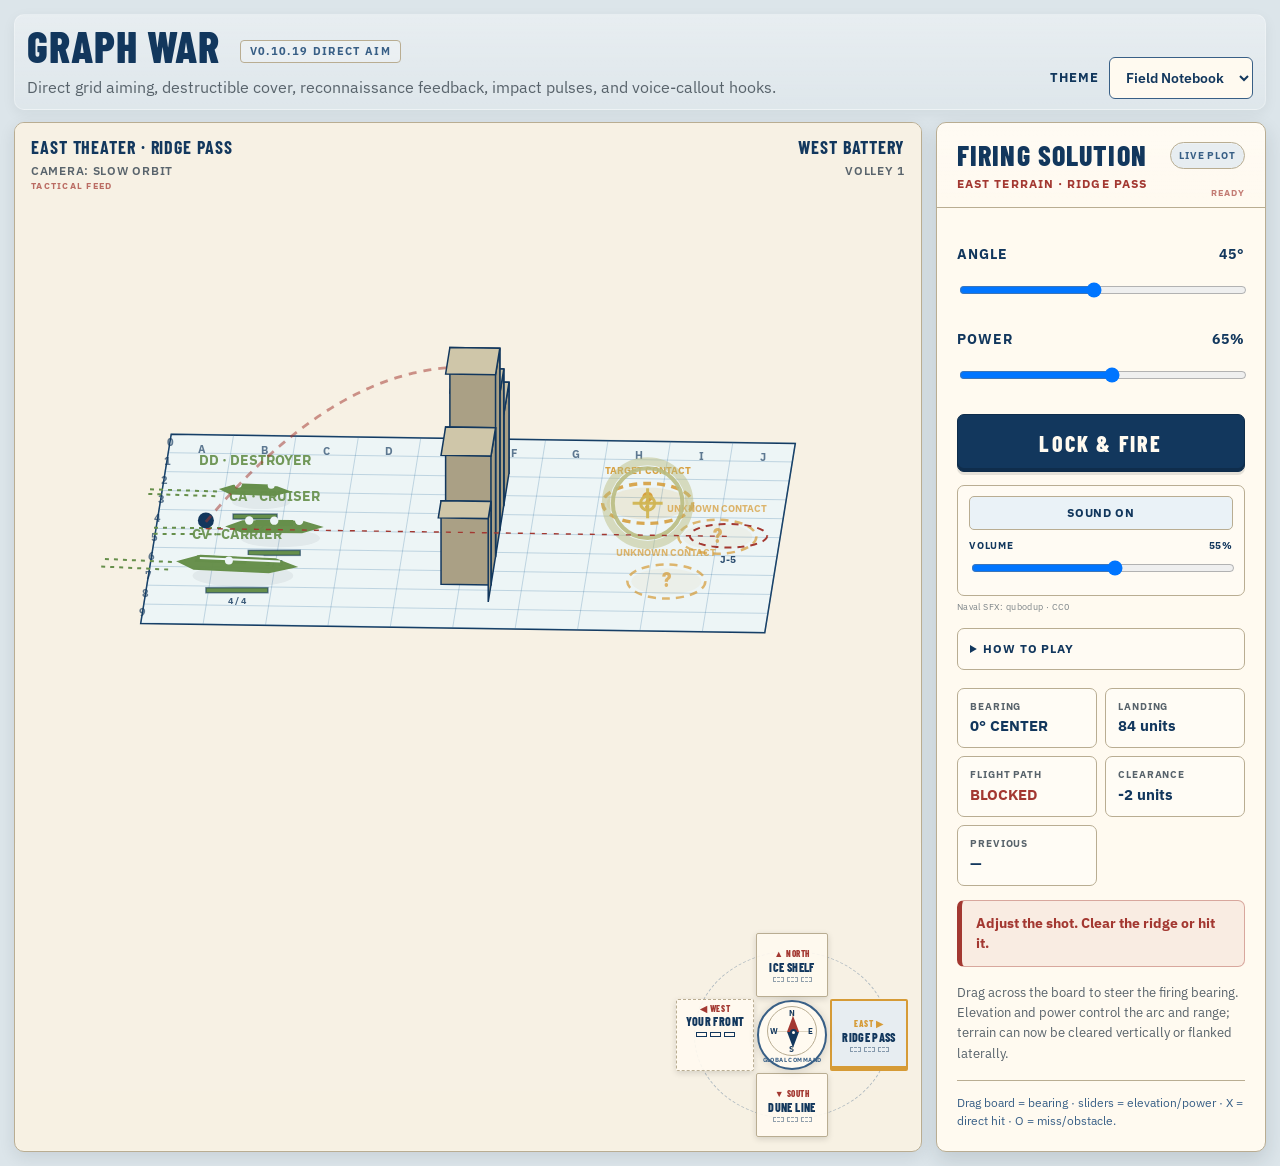
==== index.html @ 33de32d0 "Add direct grid aiming destructible cover and impact feedback" ====
<!doctype html>
<html lang="en">
<head>
<meta charset="utf-8">
<meta name="viewport" content="width=device-width,initial-scale=1,viewport-fit=cover">
<title>Graph War V0.10.19 — Direct Aim & Battlefield Feedback</title>
<style>
@import url('https://fonts.googleapis.com/css2?family=Barlow+Condensed:wght@600;700;800&family=IBM+Plex+Sans:wght@400;500;600;700&family=Oswald:wght@600;700&family=Rajdhani:wght@600;700&display=swap');
:root{
  --page:#dce5ea;--panel:#fffaf0;--paper:#f7f1e4;--ink:#12375d;--ink2:#385f86;
  --red:#a33831;--muted:#58636b;--line:#b9ad92;--button:#eaf2f7;--accent:#cf7f3b;--chip:#e7edf1;--display:"Barlow Condensed",Impact,sans-serif;--ui:"IBM Plex Sans",system-ui,sans-serif
}
*{box-sizing:border-box}
html,body{margin:0;min-height:100%;background:var(--page);color:#20313f;font-family:var(--ui);font-size:16px;line-height:1.5;-webkit-font-smoothing:antialiased;text-rendering:optimizeLegibility}
button,input,select{font:inherit}
main{max-width:1420px;margin:auto;padding:14px}
.top{display:flex;justify-content:space-between;gap:18px;align-items:flex-end;margin-bottom:12px;padding:10px 12px;border-radius:10px;background:linear-gradient(180deg,rgba(255,255,255,.34),rgba(255,255,255,.08));border:1px solid rgba(255,255,255,.28);box-shadow:0 4px 14px rgba(20,30,38,.06)}
h1{margin:0;color:var(--ink);font-family:var(--display);font-size:44px;line-height:.96;font-weight:800;letter-spacing:.02em;text-transform:uppercase}
.version{display:inline-block;margin-left:10px;padding:5px 9px;border:1px solid var(--line);border-radius:4px;font-family:var(--ui);font-size:11px;font-weight:700;letter-spacing:.12em;vertical-align:middle;color:var(--ink2);background:rgba(255,255,255,.24)}
.sub{margin-top:8px;color:var(--muted);font-size:16px;line-height:1.5;max-width:900px}
.theme{display:flex;align-items:center;gap:10px;color:var(--ink);font-weight:700;font-size:13px;text-transform:uppercase;letter-spacing:.08em}
.theme select{min-height:42px;padding:8px 12px;border:1.5px solid var(--ink2);border-radius:6px;background:var(--panel);color:var(--ink);font-size:14px;font-weight:600;text-transform:none;letter-spacing:0}
.layout{display:grid;grid-template-columns:minmax(0,1fr) 330px;gap:14px}
.stage{position:relative;min-height:720px;border:1px solid var(--line);border-radius:10px;overflow:hidden;background:var(--paper);box-shadow:0 5px 16px rgba(30,40,48,.10),inset 0 0 0 1px rgba(255,255,255,.12)}
#scene{display:block;width:100%;height:720px;cursor:crosshair;touch-action:pan-y}
.hud{position:absolute;inset:14px 16px auto 16px;display:flex;justify-content:space-between;gap:16px;pointer-events:none;color:var(--ink);font-family:var(--display);font-size:18px;line-height:1.15;font-weight:700;letter-spacing:.05em;text-transform:uppercase;text-shadow:0 1px 0 var(--paper)}
.hud span{display:inline-block;margin-top:4px;font-family:var(--ui);font-weight:600;color:var(--muted);font-size:12px;letter-spacing:.06em}
.callout{position:absolute;left:50%;top:14%;transform:translateX(-50%);font-family:var(--display);font-size:48px;line-height:1;font-weight:800;letter-spacing:.07em;text-transform:uppercase;color:var(--red);text-shadow:0 2px 0 var(--paper),0 0 18px rgba(163,56,49,.25);opacity:0;pointer-events:none}
.callout.show{animation:pop .9s ease-out}
@keyframes pop{0%{opacity:0;transform:translateX(-50%) scale(.8)}15%{opacity:1;transform:translateX(-50%) scale(1.08)}70%{opacity:1}100%{opacity:0}}
.panel{background:var(--panel);border:1px solid var(--line);border-radius:10px;padding:0;overflow:hidden;box-shadow:0 8px 20px rgba(30,40,48,.14),inset 0 0 0 1px rgba(255,255,255,.10)}
.panel h2{margin:0;color:var(--ink);font-family:var(--display);font-size:28px;line-height:1;font-weight:800;letter-spacing:.04em;text-transform:uppercase}
.kicker{margin:6px 0 0;color:var(--red);font-size:12px;font-weight:700;letter-spacing:.09em;text-transform:uppercase}
.control{margin:18px 0}
label{display:flex;justify-content:space-between;align-items:baseline;color:var(--ink);font-size:14px;font-weight:700;margin-bottom:8px;text-transform:uppercase;letter-spacing:.08em}
input[type=range]{width:100%;height:30px}
.fire{width:100%;min-height:58px;border:1px solid color-mix(in srgb,var(--ink) 80%,black);border-radius:7px;background:var(--ink);color:var(--panel);font-family:var(--display);font-weight:800;font-size:22px;letter-spacing:.10em;text-transform:uppercase;cursor:pointer;box-shadow:inset 0 -3px 0 rgba(0,0,0,.18),0 3px 0 rgba(0,0,0,.10);transition:transform .12s ease,box-shadow .12s ease,filter .12s ease}.fire:hover{transform:translateY(-1px);filter:brightness(1.08);box-shadow:inset 0 -3px 0 rgba(0,0,0,.18),0 5px 12px rgba(0,0,0,.14)}.fire:active{transform:translateY(1px)}
.fire:disabled{opacity:.45}
.readout{display:grid;grid-template-columns:1fr 1fr;gap:8px;margin-top:18px;padding:0;border:0;background:transparent;font-size:13px;line-height:1.35}
.readout .metric{padding:11px 12px;border:1px solid var(--line);border-radius:7px;background:rgba(255,255,255,.30);box-shadow:inset 0 1px 0 rgba(255,255,255,.18)}.readout .metric span{display:block;color:var(--muted);font-size:10px;font-weight:700;letter-spacing:.09em;text-transform:uppercase}.readout strong{display:block;margin-top:3px;color:var(--ink);font-size:15px;font-weight:750}
.status{margin-top:14px;padding:13px 14px;border:1px solid rgba(163,56,49,.38);border-left:5px solid var(--red);border-radius:7px;background:rgba(163,56,49,.07);color:var(--red);font-weight:700;font-size:14px;line-height:1.4;text-align:left;min-height:54px}
.note{margin-top:16px;color:var(--muted);font-size:13px;line-height:1.55}
.legend{margin-top:16px;padding-top:13px;border-top:1px solid var(--line);color:var(--ink2);font-size:12px;line-height:1.55}
body.blueprint{--page:#06131f;--panel:#0f2e47;--paper:#0b2538;--ink:#c4efff;--ink2:#6ed3ff;--red:#ff746e;--muted:#a7c7d5;--line:#356984;--button:#153d5a;--chip:#123b55;--display:"Rajdhani","Arial Narrow",sans-serif;--ui:"IBM Plex Sans",system-ui,sans-serif;color:#eaf8ff}
body.warroom{--page:#353b33;--panel:#ece4c8;--paper:#ddd4b8;--ink:#172919;--ink2:#3d583f;--red:#8f2f2a;--muted:#4f5a50;--line:#77745d;--button:#b9b393;--chip:#c9c2a3;--display:"Oswald","Arial Narrow",sans-serif;--ui:"IBM Plex Sans",system-ui,sans-serif}
body:not(.blueprint):not(.warroom){--display:"Barlow Condensed","Arial Narrow",sans-serif;--chip:#e7edf1}
.panelHead{padding:18px 20px 14px;border-bottom:1px solid var(--line);background:linear-gradient(180deg,rgba(255,255,255,.26),rgba(255,255,255,.02))}
.panelBody{padding:18px 20px 20px}
.dashTitle{display:flex;align-items:center;justify-content:space-between;gap:10px}
.stateChip{padding:5px 8px;border:1px solid var(--line);border-radius:999px;background:var(--chip);color:var(--ink2);font-size:10px;font-weight:800;letter-spacing:.09em;text-transform:uppercase;white-space:nowrap;box-shadow:inset 0 1px 0 rgba(255,255,255,.25),0 0 0 0 rgba(255,255,255,0);animation:chipPulse 2.8s ease-in-out infinite}@keyframes chipPulse{0%,100%{box-shadow:inset 0 1px 0 rgba(255,255,255,.25),0 0 0 0 rgba(255,255,255,0)}50%{box-shadow:inset 0 1px 0 rgba(255,255,255,.25),0 0 0 4px rgba(255,255,255,.05)}}
body.blueprint .stateChip{background:#123f5c;color:#9de5ff;border-color:#4b7991}body.warroom .stateChip{background:#c5bd9e;color:#263d28;border-color:#756f59}
@media(max-width:900px){
  .top{align-items:flex-start;flex-direction:column}.layout{grid-template-columns:1fr}.stage{min-height:560px}#scene{height:560px}.panel{padding:16px}
}
</style>
<style>


/* V0.10.9: compact board-mounted command instrument */
.stage{isolation:isolate;}
.stage>.frontbar.commandCompass{
  position:absolute;right:13px;bottom:14px;left:auto;top:auto;
  width:232px;height:204px;z-index:4;
  margin:0;padding:0;max-width:none;min-width:0;
  display:grid;
  grid-template-columns:1fr 72px 1fr;
  grid-template-rows:1fr 72px 1fr;
  grid-template-areas:". north ." "west hub east" ". south .";
  gap:2px;
  justify-items:stretch;align-items:stretch;
  background:rgba(0,0,0,0);
  pointer-events:none;
}
.stage>.frontbar.commandCompass:before{
  content:"";position:absolute;inset:18px;
  border:1px dashed var(--ink2);border-radius:50%;
  opacity:.35;pointer-events:none;
}
.commandCompass .north{grid-area:north;}
.commandCompass .east{grid-area:east;}
.commandCompass .south{grid-area:south;}
.commandCompass .west{grid-area:west;}
.commandCompass .compassBubble{grid-area:hub;}
.stage .commandCompass .sectorPlaque{
  position:relative;z-index:1;
  width:auto;min-width:0;min-height:0;height:auto;
  margin:0;padding:2px 3px;border:1px solid var(--line);
  border-radius:2px;
  background:color-mix(in srgb,var(--panel) 90%,transparent);
  color:var(--ink);box-shadow:0 2px 6px rgba(0,0,0,.14);
  text-align:center;clip-path:none;pointer-events:auto;
  transition:filter .14s,background .14s;
}
.stage .commandCompass .sectorPlaque:after{display:none;}
.stage .commandCompass .sectorPlaque:hover{transform:none;filter:brightness(1.1);}
.stage .commandCompass .sectorPlaque.active{
  border:2px solid var(--red);background:var(--chip);
  box-shadow:0 0 0 1px var(--red);
}
.stage .commandCompass .sectorPlaque.home{cursor:default;border-style:dashed;}
.stage .commandCompass .sectorPlaque .dir{display:block;font-size:9px;letter-spacing:.06em;margin:0;color:var(--red);}
.stage .commandCompass .sectorPlaque strong{font-size:12px;display:block;line-height:1.05;margin:0;}
.stage .commandCompass .sectorPlaque small{display:none;}
.stage .commandCompass .sectorPlaque em{display:none;}
.stage .commandCompass .sectorPlaque .fleetStrip{
  display:flex;justify-content:center;gap:3px;min-height:0;margin-top:4px;
}
.stage .commandCompass .sectorPlaque .shipAvatar{
  min-width:8px;width:11px;height:5px;padding:0;border:1px solid currentColor;
  display:block;border-radius:0;transform:none;box-shadow:none;overflow:hidden;
}
.stage .commandCompass .sectorPlaque .shipAvatar b,
.stage .commandCompass .sectorPlaque .shipAvatar .hull,
.stage .commandCompass .sectorPlaque .shipAvatar .pips,
.stage .commandCompass .sectorPlaque .shipAvatar .stateText{display:none;}
.stage .commandCompass .sectorPlaque .shipAvatar.contact{opacity:.45;border-style:dashed;}
.stage .commandCompass .sectorPlaque .shipAvatar.damaged{background:#c98238;}
.stage .commandCompass .sectorPlaque .shipAvatar.critical{background:var(--red);animation:none;}
.stage .commandCompass .sectorPlaque .shipAvatar.sunk{opacity:.23;background:var(--muted);}
.stage .commandCompass .compassBubble{
  display:flex;flex-direction:column;align-items:center;justify-content:center;
  width:70px;height:70px;min-height:0;align-self:center;justify-self:center;
  border:2px solid var(--ink2);border-radius:50%;
  background:var(--panel);color:var(--ink);
  position:relative;z-index:2;pointer-events:none;box-shadow:0 1px 8px rgba(0,0,0,.15);
}
.stage .commandCompass .compassRing{
  width:50px;height:50px;position:relative;border:1px solid var(--line);border-radius:50%;
  box-shadow:none;
}
.stage .commandCompass .compassRing:before,
.stage .commandCompass .compassRing:after{content:"";position:absolute;background:var(--line);opacity:.5;}
.stage .commandCompass .compassRing:before{height:1px;left:5px;right:5px;top:50%;}
.stage .commandCompass .compassRing:after{width:1px;top:5px;bottom:5px;left:50%;}
.stage .commandCompass .compassRing span{position:absolute;font:bold 8px var(--ui);color:var(--ink);}
.stage .commandCompass .compassN{left:21px;top:1px;}
.stage .commandCompass .compassS{left:21px;bottom:1px;}
.stage .commandCompass .compassE{right:2px;top:19px;}
.stage .commandCompass .compassW{left:2px;top:19px;}
.stage .commandCompass .compassNeedle{
  position:absolute;left:19px;top:9px;width:12px;height:32px;
  background:linear-gradient(to bottom,var(--red) 0 50%,var(--ink) 50% 100%);
  clip-path:polygon(50% 0,100% 50%,50% 100%,0 50%);z-index:2;
}
.stage .commandCompass .compassPin{
  position:absolute;left:22px;top:22px;width:7px;height:7px;
  border:2px solid var(--ink);border-radius:50%;background:var(--panel);z-index:3;
}
.stage .commandCompass .commandCaption{font-size:6px;letter-spacing:.07em;font-weight:800;margin:1px 0 0;color:var(--ink2);}
body.blueprint .stage .commandCompass .sectorPlaque{background:#163950;}
body.blueprint .stage .commandCompass .sectorPlaque.active{background:#24516d;}
body.warroom .stage .commandCompass .sectorPlaque{background:#e9e0c0;}
body.warroom .stage .commandCompass .sectorPlaque.active{background:#d3c69d;}
@media(max-width:750px){
  .stage>.frontbar.commandCompass{
    right:8px;bottom:8px;width:198px;height:176px;
    grid-template-columns:1fr 62px 1fr;grid-template-rows:1fr 62px 1fr;gap:2px;
  }
  .stage .commandCompass .compassBubble{width:60px;height:60px;}
  .stage .commandCompass .compassRing{transform:scale(.86);}
  .stage .commandCompass .sectorPlaque strong{font-size:11px;}
  .stage .commandCompass .sectorPlaque .dir{font-size:8px;}
}
</style>
<style>.audioControls{margin:13px 0 2px;padding:10px 11px;border:1px solid var(--line);border-radius:7px;background:rgba(255,255,255,.18)}
.audioToggle{width:100%;min-height:34px;border:1px solid var(--line);border-radius:5px;background:var(--button);color:var(--ink);font-size:12px;font-weight:800;letter-spacing:.06em;text-transform:uppercase;cursor:pointer}
.volumeLabel{margin:8px 0 2px;font-size:10px;letter-spacing:.08em}
#audioVolume{height:22px}
body.blueprint .audioControls{background:rgba(8,25,38,.24)}
body.warroom .audioControls{background:rgba(255,248,220,.18)}</style><style>

.howTo{margin-top:14px;border:1px solid var(--line);border-radius:7px;background:rgba(255,255,255,.18);overflow:hidden}
.howTo summary{cursor:pointer;padding:11px 12px;color:var(--ink);font-weight:800;font-size:12px;letter-spacing:.08em;text-transform:uppercase;user-select:none}
.howToBody{padding:0 12px 11px;color:var(--muted);font-size:12px;line-height:1.45}
.howToBody p{margin:7px 0}.howToBody strong{color:var(--ink)}.howToBody .tip{color:var(--ink2);font-weight:700}
body.blueprint .howTo{background:rgba(8,25,38,.24)}
body.warroom .howTo{background:rgba(255,248,220,.18)}

@media(max-width:900px){
  main{padding:8px}
  h1{font-size:34px}
  .top{gap:10px;margin-bottom:8px;padding:9px}
  .sub{font-size:13px;line-height:1.4}
  .theme{width:100%;justify-content:space-between}
  .theme select{min-height:44px}
  .layout{grid-template-columns:1fr;gap:10px}
  .stage{min-height:520px;border-radius:7px}
  #scene{height:520px}
  .panel{border-radius:7px}
  .panelHead{padding:14px 16px 12px}
  .panelBody{padding:14px 16px 18px}
  .control{margin:14px 0}
  input[type=range]{height:38px}
  .fire{min-height:60px;font-size:22px}
  .readout{gap:6px}
  .readout .metric{padding:9px 10px}
  .status{margin-top:10px}
  .hud{inset:10px 10px auto 10px;font-size:15px}
  .hud span{font-size:10px}
  .stage>.frontbar.commandCompass{right:6px;bottom:6px;width:172px;height:150px;grid-template-columns:1fr 54px 1fr;grid-template-rows:1fr 54px 1fr}
  .stage .commandCompass .compassBubble{width:52px;height:52px}
  .stage .commandCompass .compassRing{transform:scale(.72)}
  .stage .commandCompass .sectorPlaque{padding:2px}
  .stage .commandCompass .sectorPlaque strong{font-size:10px}
  .stage .commandCompass .sectorPlaque .dir{font-size:7px}
  .stage .commandCompass .sectorPlaque em{font-size:7px}
}
@media(max-width:560px){
  h1{font-size:30px}
  .version{display:block;width:max-content;margin:7px 0 0}
  .stage{min-height:460px}
  #scene{height:460px}
  .callout{font-size:34px;top:18%}
  .readout{grid-template-columns:1fr 1fr}
  .audioControls{padding:9px}
  .audioToggle{min-height:42px}
  .stage>.frontbar.commandCompass{width:154px;height:136px;grid-template-columns:1fr 48px 1fr;grid-template-rows:1fr 48px 1fr;opacity:.88}
  .stage .commandCompass .compassBubble{width:46px;height:46px}
  .stage .commandCompass .compassRing{transform:scale(.62)}
}
@media(max-width:390px){
  main{padding:4px}
  .stage{min-height:420px}
  #scene{height:420px}
  .panelBody{padding:12px}
  .readout{font-size:12px}
  .stage>.frontbar.commandCompass{width:142px;height:126px}
}

</style>
<style>@media(max-width:900px){
  #scene{touch-action:pan-y}
  .stage{overscroll-behavior:contain}
}</style><style>

/* V0.10.12 mobile composition: board first, theater strip, compact control deck */
@media(max-width:700px){
  .top{margin-bottom:6px}
  .sub{display:none}
  .theme{font-size:11px}
  .theme select{min-height:38px;padding:6px 9px}
  .layout{display:block}
  .stage{
    min-height:0;
    overflow:hidden;
    display:flex;
    flex-direction:column;
  }
  #scene{
    height:430px;
    flex:0 0 430px;
    order:1;
  }
  .stage>.frontbar.commandCompass{
    position:relative;
    order:2;
    inset:auto;
    width:100%;
    height:auto;
    max-width:none;
    margin:0;
    padding:5px;
    display:grid;
    grid-template-columns:repeat(4,minmax(0,1fr));
    grid-template-rows:auto;
    grid-template-areas:"north east south west";
    gap:4px;
    background:color-mix(in srgb,var(--panel) 74%,transparent);
    border-top:1px solid var(--line);
    pointer-events:auto;
  }
  .stage>.frontbar.commandCompass:before,
  .stage .commandCompass .compassBubble{display:none}
  .stage .commandCompass .sectorPlaque{
    min-height:48px;
    padding:5px 2px;
    display:flex;
    flex-direction:column;
    justify-content:center;
    align-items:center;
    box-shadow:none;
    border:1px solid color-mix(in srgb,var(--line) 72%,transparent);
    background:transparent;
  }
  .stage .commandCompass .sectorPlaque.active{
    border:1.5px solid var(--red);
    box-shadow:inset 0 -3px 0 var(--red);
    background:color-mix(in srgb,var(--chip) 64%,transparent);
  }
  .stage .commandCompass .sectorPlaque .dir{
    font-size:9px;
    letter-spacing:.07em;
  }
  .stage .commandCompass .sectorPlaque strong{
    font-size:11px;
    line-height:1.05;
    white-space:nowrap;
  }
  .stage .commandCompass .sectorPlaque em,
  .stage .commandCompass .sectorPlaque small,
  .stage .commandCompass .fleetStrip{display:none!important}

  .hud{
    top:8px;
    left:9px;
    right:9px;
    font-size:13px;
    z-index:3;
  }
  .hud span{font-size:9px}
  .hud:before{display:none}
  .callout{font-size:32px;top:16%}

  .panel{
    margin-top:8px;
    box-shadow:none;
  }
  .panelHead{
    padding:10px 12px 9px;
  }
  .panel h2{font-size:22px}
  .kicker{font-size:10px}
  .stateChip{font-size:8px;padding:3px 6px}
  .panelHead:after{display:none}
  .panelBody{
    display:grid;
    grid-template-columns:minmax(0,1fr) minmax(0,1fr);
    gap:8px 10px;
    padding:10px 12px 14px;
  }
  .panelBody>.control{
    margin:0;
    min-width:0;
  }
  .panelBody>.control label{
    margin-bottom:2px;
    font-size:11px;
  }
  .panelBody>.control input[type=range]{
    height:34px;
  }
  .panelBody>.fire,
  .panelBody>.status,
  .panelBody>.readout,
  .panelBody>.audioControls,
  .panelBody>.howTo,
  .panelBody>.note,
  .panelBody>.legend{
    grid-column:1/-1;
  }
  .fire{
    min-height:52px;
    font-size:20px;
    margin-top:0;
  }
  .status{
    grid-row:auto;
    margin:0;
    min-height:0;
    padding:9px 10px;
    font-size:12px;
  }
  .readout{
    margin:0;
    grid-template-columns:repeat(3,minmax(0,1fr));
    gap:5px;
  }
  .readout .metric{
    padding:7px 6px;
    min-width:0;
  }
  .readout .metric span{font-size:8px}
  .readout strong{
    font-size:12px;
    overflow:hidden;
    text-overflow:ellipsis;
    white-space:nowrap;
  }
  .audioControls{
    margin:0;
    padding:7px 8px;
    display:grid;
    grid-template-columns:92px 1fr;
    grid-template-rows:auto auto;
    gap:3px 8px;
    align-items:center;
  }
  .audioToggle{
    grid-row:1/3;
    min-height:42px;
  }
  .volumeLabel{
    margin:0;
    font-size:9px;
  }
  #audioVolume{height:22px}
  .howTo{margin:0}
  .howTo summary{padding:9px 10px}
  .howToBody{padding:0 10px 9px}
  .note,.legend{display:none}
}
@media(max-width:430px){
  #scene{height:390px;flex-basis:390px}
  .stage .commandCompass .sectorPlaque{min-height:44px}
  .stage .commandCompass .sectorPlaque strong{font-size:10px}
  .panelBody{gap:7px 8px;padding:9px 9px 12px}
  .readout{grid-template-columns:repeat(2,minmax(0,1fr))}
  .audioControls{grid-template-columns:84px 1fr}
}

</style>
<style>

.mobileBattleControls{display:none}
@media(max-width:700px){
  .top{margin-bottom:5px}
  .layout{display:block}
  .stage{min-height:0;display:flex;flex-direction:column;overflow:hidden}
  #scene{height:500px;flex:0 0 500px;order:1}
  .hud{z-index:5}.callout{z-index:6}
  .mobileBattleControls{
    display:grid;position:absolute;z-index:7;left:8px;right:8px;bottom:58px;
    grid-template-columns:minmax(0,1fr) minmax(0,1fr) 86px;
    gap:7px;align-items:end;padding:8px 8px 7px;
    background:color-mix(in srgb,var(--panel) 78%,transparent);
    border:1px solid color-mix(in srgb,var(--line) 80%,transparent);
    border-radius:7px;backdrop-filter:blur(5px);box-shadow:0 3px 10px rgba(0,0,0,.12)
  }
  .mbcSlider{min-width:0}
  .mbcSlider label{margin:0 0 1px;font-size:9px;line-height:1;letter-spacing:.08em}
  .mbcSlider label strong{color:var(--ink);font-size:11px}
  .mbcSlider input[type=range]{width:100%;height:30px;margin:0}
  .mobileFire{
    min-height:48px;border:1px solid color-mix(in srgb,var(--ink) 80%,black);
    border-radius:6px;background:var(--ink);color:var(--panel);
    font-family:var(--display);font-size:19px;font-weight:800;letter-spacing:.08em;cursor:pointer
  }
  .mobileFire:disabled{opacity:.45}
  .stage>.frontbar.commandCompass{
    order:2;position:relative;inset:auto;width:100%;height:auto;margin:0;padding:4px;
    grid-template-columns:repeat(4,minmax(0,1fr));grid-template-rows:auto;
    grid-template-areas:"north east south west";gap:4px;border-top:1px solid var(--line)
  }
  .stage>.frontbar.commandCompass:before,.stage .commandCompass .compassBubble{display:none}
  .stage .commandCompass .sectorPlaque{min-height:45px;padding:4px 2px;box-shadow:none}
  .stage .commandCompass .sectorPlaque em,.stage .commandCompass .sectorPlaque small,.stage .commandCompass .fleetStrip{display:none!important}
  .panel{margin-top:7px}
  .panelHead{padding:9px 11px 8px}
  .panelBody{display:block;padding:9px 10px 12px}
  .panelBody>.control,.panelBody>.fire{display:none}
  .readout{margin:0 0 8px;grid-template-columns:repeat(3,minmax(0,1fr));gap:5px}
  .status{margin:0 0 8px;min-height:0;padding:9px 10px;font-size:12px}
  .audioControls,.howTo{margin-top:8px}
  .note,.legend{display:none}
}
@media(max-width:430px){
  #scene{height:470px;flex-basis:470px}
  .mobileBattleControls{
    left:5px;right:5px;bottom:54px;
    grid-template-columns:minmax(0,1fr) minmax(0,1fr) 74px;
    gap:5px;padding:6px
  }
  .mobileFire{min-height:45px;font-size:17px}
  .mbcSlider label{font-size:8px}.mbcSlider label strong{font-size:10px}
  .readout{grid-template-columns:repeat(2,minmax(0,1fr))}
}

</style>
<style>

/* V0.10.14 theater identity */
.frontCard[data-front="north"]{--front-accent:#43a8c7}
.frontCard[data-front="east"]{--front-accent:#d69b36}
.frontCard[data-front="south"]{--front-accent:#d8653f}
.frontCard.home{--front-accent:#668f4b}
.frontCard[data-front],.frontCard.home{border-color:color-mix(in srgb,var(--front-accent) 58%,var(--line))}
.frontCard[data-front] .dir,.frontCard.home .dir{color:var(--front-accent)}
.frontCard[data-front].active{
  border-color:var(--front-accent)!important;
  box-shadow:inset 0 -3px 0 var(--front-accent)!important;
}
.frontCard[data-front].active .dir{color:var(--front-accent)}
@media(max-width:700px){
  .stage .commandCompass .sectorPlaque.active{
    border-color:var(--front-accent)!important;
    box-shadow:inset 0 -4px 0 var(--front-accent)!important;
  }
}

</style>
<style>
/* V0.10.15 mobile declutter + aim feedback */
@media(max-width:700px){
  .hud{font-size:12px}
  .hud span{opacity:.72}
  .stage .commandCompass .sectorPlaque strong{font-size:10px}
  .mbcSlider label strong{transition:color .12s ease,text-shadow .12s ease}
  .mbcSlider:focus-within label strong{text-shadow:0 0 8px currentColor}
}
</style>
<style>.audioCredit{font-size:9px;opacity:.58;letter-spacing:.04em;margin:4px 0 0}</style>
<style>
/* V0.10.17 mobile battlefield breathing room */
@media(max-width:700px){
  #scene{height:540px;flex:0 0 540px}
  .mobileBattleControls{
    bottom:57px;
    padding:7px 8px 6px;
    background:color-mix(in srgb,var(--panel) 72%,transparent);
  }
  .hud{top:7px}
}
@media(max-width:430px){
  #scene{height:510px;flex-basis:510px}
  .mobileBattleControls{bottom:53px}
}
</style>
<style>
@media(max-width:700px){
  .mobileFire{transition:transform .12s ease,box-shadow .12s ease}
  .mobileFire:not(:disabled){box-shadow:0 3px 10px rgba(0,0,0,.18)}
}
</style>
<style>
/* V0.10.19 direct battlefield aiming */
@media(max-width:700px){
  #scene{touch-action:none}
}
</style>
</head>
<body>
<main>
  <div class="top">
    <div>
      <h1>GRAPH WAR <span class="version">V0.10.19 DIRECT AIM</span></h1>
      <div class="sub">Direct grid aiming, destructible cover, reconnaissance feedback, impact pulses, and voice-callout hooks.</div>
    </div>
    <div class="theme">
      <span>Theme</span>
      <select id="theme">
        <option value="notebook">Field Notebook</option>
        <option value="blueprint">Blueprint</option>
        <option value="warroom">War Room</option>
      </select>
    </div>
  </div>

  <div class="layout">
    <section class="stage" id="stage">
      <canvas id="scene" aria-label="2.5D tactical firing board. Drag across the board to set bearing."></canvas>
  <section class="frontbar commandCompass" aria-label="Four-front tactical compass">
    <button class="frontCard sectorPlaque north" data-front="north" aria-label="Select North Ice Shelf theater">
      <span class="dir">▲ NORTH</span><strong>Ice Shelf</strong><small>high cliffs · narrow clearance</small><div class="fleetStrip" id="northFleet"></div><em id="northIntel">No hits</em>
    </button>
    <button class="frontCard sectorPlaque east active" data-front="east" aria-label="Select East Ridge Pass theater">
      <span class="dir">EAST ▶</span><strong>Ridge Pass</strong><small>broken islands · staggered ridge</small><div class="fleetStrip" id="eastFleet"></div><em id="eastIntel">No hits</em>
    </button>
    <button class="frontCard sectorPlaque south" data-front="south" aria-label="Select South Dune Line theater">
      <span class="dir">▼ SOUTH</span><strong>Dune Line</strong><small>low berms · long arcs</small><div class="fleetStrip" id="southFleet"></div><em id="southIntel">No hits</em>
    </button>
    <div class="frontCard sectorPlaque west home" aria-label="West home fleet status">
      <span class="dir">◀ WEST</span><strong>Your Front</strong><small>home battery · holding</small><div class="fleetStrip" id="westFleet"></div><em id="westIntel">Fleet ready</em>
    </div>
    <div class="globeMark compassBubble" aria-label="Central command compass" role="img">
      <div class="compassRing"><span class="compassN">N</span><span class="compassE">E</span><span class="compassS">S</span><span class="compassW">W</span><div class="compassNeedle"></div><div class="compassPin"></div></div>
      <span class="commandCaption">GLOBAL COMMAND</span>
    </div>
  </section>

      <div class="hud">
        <div>East Theater · Ridge Pass<br><span id="orbitLabel">Camera: slow orbit</span></div>
        <div style="text-align:right">West Battery<br><span id="volleyLabel">Volley 1</span></div>
      </div>
      <div id="callout" class="callout">RIDGE STRIKE</div>
      <div class="mobileBattleControls" aria-label="Mobile firing controls">
        <div class="mbcSlider">
          <label for="mobileAngle"><span>ANGLE</span><strong id="mobileAngleVal">45°</strong></label>
          <input id="mobileAngle" type="range" min="18" max="76" value="45">
        </div>
        <div class="mbcSlider">
          <label for="mobilePower"><span>POWER</span><strong id="mobilePowerVal">65%</strong></label>
          <input id="mobilePower" type="range" min="25" max="100" value="65">
        </div>
        <button id="mobileFire" class="mobileFire" type="button">FIRE</button>
      </div>
    </section>

    <aside class="panel">
      <div class="panelHead">
        <div class="dashTitle">
          <h2>Firing solution</h2>
          <span class="stateChip">Live plot</span>
        </div>
        <div class="kicker" id="terrainLabel">East terrain · Ridge Pass</div>
      </div>
      <div class="panelBody">

      <div class="control">
        <label><span>Angle</span><span id="angleVal">45°</span></label>
        <input id="angle" type="range" min="18" max="76" value="45">
      </div>

      <div class="control">
        <label><span>Power</span><span id="powerVal">65%</span></label>
        <input id="power" type="range" min="25" max="100" value="65">
      </div>

      <button id="fire" class="fire">Lock & fire</button>

      <div class="audioControls" aria-label="Combat audio controls">
        <button id="muteAudio" class="audioToggle" type="button" aria-pressed="false">Sound on</button>
        <label class="volumeLabel" for="audioVolume"><span>Volume</span><span id="audioVolumeVal">55%</span></label>
        <input id="audioVolume" type="range" min="0" max="100" value="55" aria-label="Combat audio volume">
      </div>

      <div class="audioCredit">Naval SFX: qubodup · CC0</div>
      <details class="howTo">
        <summary>How to play</summary>
        <div class="howToBody">
          <p><strong>1.</strong> Pick North, East, or South from the command ring.</p>
          <p><strong>2.</strong> Drag across the board to set bearing.</p>
          <p><strong>3.</strong> Adjust angle and power to clear terrain.</p>
          <p><strong>4.</strong> Fire. X marks hits; circles mark misses or blocked shots.</p>
          <p><strong>5.</strong> Sink enemy ships before return fire destroys the West fleet.</p>
          <p class="tip">Tip: damaged enemy fleets return fire less accurately.</p>
        </div>
      </details>

      <div class="readout">
        <div class="metric"><span>Bearing</span><strong id="bearingVal">0°</strong></div><div class="metric"><span>Landing</span><strong id="rangeVal">—</strong></div>
        <div class="metric"><span>Flight path</span><strong id="pathVal">—</strong></div>
        <div class="metric"><span>Clearance</span><strong id="clearanceVal">—</strong></div>
        <div class="metric"><span>Previous</span><strong id="previousVal">—</strong></div>
      </div>

      <div id="status" class="status">Adjust the shot. Clear the ridge or hit it.</div>

      <div class="note" id="terrainNote">Drag across the board to steer the firing bearing. Elevation and power control the arc and range; terrain can now be cleared vertically or flanked laterally.</div>

      <div class="legend">
        Drag board = bearing · sliders = elevation/power · X = direct hit · O = miss/obstacle.
      </div>
      </div>
    </aside>
  </div>
</main>

<script>
(function(){
"use strict";

var canvas=document.getElementById("scene");
var ctx=canvas.getContext("2d");
var angle=document.getElementById("angle");
var power=document.getElementById("power");
var fire=document.getElementById("fire");
var theme=document.getElementById("theme");
var angleVal=document.getElementById("angleVal");
var powerVal=document.getElementById("powerVal");
var rangeVal=document.getElementById("rangeVal");
var bearingVal=document.getElementById("bearingVal");
var pathVal=document.getElementById("pathVal");
var clearanceVal=document.getElementById("clearanceVal");
var previousVal=document.getElementById("previousVal");
var status=document.getElementById("status");
var callout=document.getElementById("callout");
var orbitLabel=document.getElementById("orbitLabel");
var volleyLabel=document.getElementById("volleyLabel");
var terrainLabel=document.getElementById("terrainLabel");
var terrainNote=document.getElementById("terrainNote");
var muteAudio=document.getElementById("muteAudio");
var audioVolume=document.getElementById("audioVolume");
var audioVolumeVal=document.getElementById("audioVolumeVal");
var mobileAngle=document.getElementById("mobileAngle");
var mobilePower=document.getElementById("mobilePower");
var mobileAngleVal=document.getElementById("mobileAngleVal");
var mobilePowerVal=document.getElementById("mobilePowerVal");
var mobileFire=document.getElementById("mobileFire");
var audioCtx=null;
var audioMuted=false;
var shellWhooshTimer=0;
var sampleSfx={
  cannon:new Audio("assets/audio/fire_heavy.wav"),
  impact:new Audio("assets/audio/impact_pen.wav"),
  splash:new Audio("assets/audio/water_explode.opus")
};
var sampleAudioPrimed=false;
Object.keys(sampleSfx).forEach(function(key){
  sampleSfx[key].preload="auto";
  try{sampleSfx[key].load();}catch(err){}
});
function primeCombatAudio(){
  unlockAudio();
  if(sampleAudioPrimed)return;
  sampleAudioPrimed=true;
  Object.keys(sampleSfx).forEach(function(key){
    try{
      var a=sampleSfx[key].cloneNode(true);
      a.volume=0;
      var p=a.play();
      if(p&&p.then)p.then(function(){setTimeout(function(){try{a.pause();a.currentTime=0;}catch(err){}},45);}).catch(function(){});
    }catch(err){}
  });
}
function playSample(key,level,rate){
  if(audioMuted)return false;
  var base=sampleSfx[key];if(!base)return false;
  try{
    var a=base.cloneNode(true);
    a.volume=Math.max(0,Math.min(1,(Number(audioVolume.value)/100)*(level==null?1:level)));
    a.playbackRate=rate||1;
    var p=a.play();
    if(p&&p.catch)p.catch(function(){});
    return true;
  }catch(err){return false;}
}


function ensureAudio(){
  if(audioCtx)return audioCtx;
  var AC=window.AudioContext||window.webkitAudioContext;
  if(!AC)return null;
  audioCtx=new AC();
  return audioCtx;
}
function unlockAudio(){
  var ac=ensureAudio();
  if(!ac)return Promise.resolve(null);
  if(ac.state==="suspended"){
    return ac.resume().then(function(){return ac;}).catch(function(){return ac;});
  }
  return Promise.resolve(ac);
}
function audioGain(level){
  var v=audioMuted?0:Number(audioVolume.value)/100;
  return Math.max(0,Math.min(1,level*v));
}
function tone(freq,duration,level,type,when){
  var ac=ensureAudio();if(!ac||audioMuted)return;
  var t=ac.currentTime+(when||0),osc=ac.createOscillator(),g=ac.createGain();
  osc.type=type||"sine";osc.frequency.setValueAtTime(freq,t);
  g.gain.setValueAtTime(.0001,t);g.gain.exponentialRampToValueAtTime(Math.max(.0001,audioGain(level)),t+.01);g.gain.exponentialRampToValueAtTime(.0001,t+duration);
  osc.connect(g).connect(ac.destination);osc.start(t);osc.stop(t+duration+.03);
}
function noiseBurst(duration,level,filterFreq,when){
  var ac=ensureAudio();if(!ac||audioMuted)return;
  var t=ac.currentTime+(when||0),len=Math.max(1,Math.floor(ac.sampleRate*duration)),buf=ac.createBuffer(1,len,ac.sampleRate),data=buf.getChannelData(0);
  for(var i=0;i<len;i++)data[i]=(Math.random()*2-1)*(1-i/len);
  var src=ac.createBufferSource(),filter=ac.createBiquadFilter(),g=ac.createGain();
  src.buffer=buf;filter.type="lowpass";filter.frequency.value=filterFreq||1200;
  g.gain.setValueAtTime(Math.max(.0001,audioGain(level)),t);g.gain.exponentialRampToValueAtTime(.0001,t+duration);
  src.connect(filter).connect(g).connect(ac.destination);src.start(t);
}
function sfxCannon(){
  if(!playSample("cannon",.92,1)){tone(78,.20,.68,"sawtooth",0);tone(46,.28,.46,"sine",.015);noiseBurst(.22,.45,900,0);}
}
function sfxEnemyCannon(){
  if(!playSample("cannon",.62,.86)){tone(64,.20,.38,"sawtooth",0);noiseBurst(.18,.28,760,0);}
}
function sfxWhoosh(){tone(610,.10,.09,"triangle",0);tone(470,.12,.07,"triangle",.09);}
function sfxSplash(){
  if(!playSample("splash",.78,1)){noiseBurst(.36,.38,1800,0);tone(180,.18,.10,"sine",.04);}
}
function sfxTerrain(){
  if(!playSample("impact",.62,.76)){noiseBurst(.24,.52,650,0);tone(96,.20,.24,"square",0);}
}
function sfxHit(){
  if(!playSample("impact",.90,1)){noiseBurst(.34,.62,820,0);tone(70,.30,.46,"sawtooth",0);tone(43,.38,.28,"sine",.05);}
}
function sfxIncomingCue(){tone(760,.10,.20,"square",0);tone(880,.10,.18,"square",.13);}
function updateAudioUi(){
  muteAudio.textContent=audioMuted?"Sound off":"Sound on";
  muteAudio.setAttribute("aria-pressed",audioMuted?"true":"false");
  audioVolumeVal.textContent=audioVolume.value+"%";
}

if(!ctx){
  status.textContent="Canvas rendering is unavailable in this browser.";
  return;
}

var dpr=Math.min(2,window.devicePixelRatio||1);
var cssW=1000,cssH=700;
var gun={x:8,y:1,z:50};
var currentFront="east";
var profiles={
  north:{
    title:"North Theater · Ice Shelf",
    label:"North terrain · Ice Shelf",
    note:"North faces up. Tall shelf walls force a high, disciplined arc, while revealed contacts and wrecks persist directly on the board.",
    target:{x:86,z:50,r:5},
    obstacles:[
      {x0:43,x1:50,z0:15,z1:35,h:25},
      {x0:43,x1:50,z0:35,z1:46,h:30},
      {x0:43,x1:50,z0:56,z1:69,h:29},
      {x0:43,x1:50,z0:69,z1:87,h:23}
    ],
    history:[],hits:0,
    fleet:[
      {name:"Destroyer",code:"DD",hp:2,max:2,revealed:false},
      {name:"Cruiser",code:"CA",hp:3,max:3,revealed:false},
      {name:"Carrier",code:"CV",hp:4,max:4,revealed:false}
    ]
  },
  east:{
    title:"East Theater · Ridge Pass",
    label:"East terrain · Ridge Pass",
    note:"East faces right. A staggered ridge divides the chart; revealed contacts, damage, and wrecks persist around the firing solution.",
    target:{x:88,z:50,r:5},
    obstacles:[
      {x0:47,x1:55,z0:18,z1:35,h:12},
      {x0:47,x1:55,z0:35,z1:48,h:18},
      {x0:47,x1:55,z0:48,z1:62,h:24},
      {x0:47,x1:55,z0:62,z1:77,h:17},
      {x0:47,x1:55,z0:77,z1:86,h:11}
    ],
    history:[],hits:0,
    fleet:[
      {name:"Destroyer",code:"DD",hp:2,max:2,revealed:false},
      {name:"Cruiser",code:"CA",hp:3,max:3,revealed:false},
      {name:"Carrier",code:"CV",hp:4,max:4,revealed:false}
    ]
  },
  south:{
    title:"South Theater · Dune Line",
    label:"South terrain · Dune Line",
    note:"South faces down. Low berms encourage flatter, longer shots, with fleet damage and wrecks remaining visible on the battlefield.",
    target:{x:91,z:50,r:5},
    obstacles:[
      {x0:38,x1:46,z0:10,z1:38,h:8},
      {x0:47,x1:56,z0:34,z1:68,h:11},
      {x0:58,x1:65,z0:62,z1:91,h:7}
    ],
    history:[],hits:0,
    fleet:[
      {name:"Destroyer",code:"DD",hp:2,max:2,revealed:false},
      {name:"Cruiser",code:"CA",hp:3,max:3,revealed:false},
      {name:"Carrier",code:"CV",hp:4,max:4,revealed:false}
    ]
  }
};
var westFleet=[
  {name:"Destroyer",code:"DD",hp:2,max:2,revealed:true},
  {name:"Cruiser",code:"CA",hp:3,max:3,revealed:true},
  {name:"Carrier",code:"CV",hp:4,max:4,revealed:true}
];

var fleetPositions={
  north:[{x:79,z:27,heading:.10},{x:88,z:49,heading:-.06},{x:76,z:73,heading:.16}],
  east:[{x:78,z:34,heading:-.10},{x:90,z:51,heading:.03},{x:83,z:75,heading:-.16}],
  south:[{x:77,z:28,heading:.18},{x:91,z:54,heading:-.04},{x:72,z:76,heading:-.12}]
};
var westPositions=[
  {x:15,z:32,heading:.06},
  {x:19,z:51,heading:-.03},
  {x:14,z:71,heading:.10}
];

["north","east","south"].forEach(function(front){
  profiles[front].fleet.forEach(function(ship,i){
    ship.x=fleetPositions[front][i].x;
    ship.z=fleetPositions[front][i].z;
    ship.heading=fleetPositions[front][i].heading||0;
    ship.intelHits=0;
  });
});
westFleet.forEach(function(ship,i){
  ship.x=westPositions[i].x;
  ship.z=westPositions[i].z;
  ship.heading=westPositions[i].heading||0;
});
["north","east","south"].forEach(function(front){
  profiles[front].obstacles.forEach(function(obstacle,index){
    obstacle.id=front+"-"+index;
    obstacle.maxHp=2;
    obstacle.hp=2;
    obstacle.justHitUntil=0;
  });
  profiles[front].fleet.forEach(function(ship){ship.reconHits=0;});
});

function activeEnemyShip(front){
  return profiles[front].fleet.find(function(ship){return ship.hp>0;})||null;
}
function activeTarget(front){
  var ship=activeEnemyShip(front);
  return ship?{x:ship.x,z:ship.z,r:6.2}:null;
}
var target=activeTarget(currentFront);
var gravity=75;
var shot=null;
var incomingShot=null;
var returningFire=false;
var history=profiles[currentFront].history;
var homeDamage=0;
var homeMarks=[];
var volley=1;
var playerShotNumber=1;
var salvoPlots=[];
var salvoQueue=[];
var salvoActive=false;
var salvoRoundIndex=0;
var aimingUntil=0;
var bearing=0;
var cameraTheta=-.20;
var draggingBearing=false;
var directAimActive=false;
var directAimPointer=null;
var frozenAimTheta=-.20;
var directAimPoint=null;
var impactPulses=[];
var voiceCalloutHooks={};
var lastAttackedFront="east";
var theaterOrientation={east:0,north:-Math.PI/2,south:Math.PI/2};

function currentObstacles(){return profiles[currentFront].obstacles;}
function obstacleHeight(obstacle){
  if(!obstacle||obstacle.hp<=0)return 0;
  return obstacle.h*(.34+.66*(obstacle.hp/obstacle.maxHp));
}
function obstacleAt(x,z){
  var obs=currentObstacles();
  for(var i=0;i<obs.length;i++){
    var b=obs[i];
    if(b.hp>0&&x>=b.x0&&x<=b.x1&&z>=b.z0&&z<=b.z1)return b;
  }
  return null;
}
function shipIntelLevel(ship){return Math.max(ship.intelHits||0,ship.reconHits||0);}
function gridCoordinate(x,z){
  var col=Math.max(0,Math.min(9,Math.floor(x/10)));
  var row=Math.max(0,Math.min(9,Math.floor(z/10)));
  return String.fromCharCode(65+col)+"-"+row;
}
function registerVoiceCallout(key,audio){voiceCalloutHooks[key]=audio;}
function playVoiceCallout(key){
  var source=voiceCalloutHooks[key];
  if(!source||audioMuted)return;
  try{var a=source.cloneNode?source.cloneNode(true):new Audio(source);a.volume=Math.min(1,Number(audioVolume.value)/100*.8);a.play().catch(function(){});}catch(err){}
}


var palettes={
  notebook:{bg:"#f7f1e4",board:"#edf5f6",grid:"rgba(49,112,158,.25)",ink:"#12375d",red:"#a33831",top:"#cfc6a9",side:"#aaa085",shadow:"rgba(20,30,38,.16)"},
  blueprint:{bg:"#0b2538",board:"#123750",grid:"rgba(125,219,255,.30)",ink:"#c4efff",red:"#ff746e",top:"#285975",side:"#173c53",shadow:"rgba(0,0,0,.32)"},
  warroom:{bg:"#ddd4b8",board:"#eee6c9",grid:"rgba(42,72,43,.30)",ink:"#172919",red:"#8f2f2a",top:"#a7a17c",side:"#74755a",shadow:"rgba(28,34,25,.24)"}
};
var pal=palettes.notebook;
var theaterColors={
  north:{main:"#43a8c7",soft:"rgba(67,168,199,.18)",dark:"#246b82"},
  east:{main:"#d69b36",soft:"rgba(214,155,54,.18)",dark:"#8b621e"},
  south:{main:"#d8653f",soft:"rgba(216,101,63,.18)",dark:"#914126"},
  west:{main:"#668f4b",soft:"rgba(102,143,75,.18)",dark:"#3e5e2d"}
};
function theaterColor(front){return (theaterColors[front]||theaterColors.west).main;}
function theaterSoft(front){return (theaterColors[front]||theaterColors.west).soft;}
function shipFrontColor(isEnemy){return theaterColor(isEnemy?currentFront:"west");}

function clamp01(v){return Math.max(0,Math.min(1,v));}
function mixHex(a,b,t){
  t=clamp01(t);
  var ah=parseInt(a.slice(1),16),bh=parseInt(b.slice(1),16);
  var ar=(ah>>16)&255,ag=(ah>>8)&255,ab=ah&255;
  var br=(bh>>16)&255,bg=(bh>>8)&255,bb=bh&255;
  var r=Math.round(ar+(br-ar)*t),g=Math.round(ag+(bg-ag)*t),bl=Math.round(ab+(bb-ab)*t);
  return "#"+[r,g,bl].map(function(x){return x.toString(16).padStart(2,"0");}).join("");
}
function angleAimColor(){
  var t=clamp01((Number(angle.value)-18)/(76-18));
  return t<.5?mixHex("#53bcd7","#d9b44a",t*2):mixHex("#d9b44a","#e36846",(t-.5)*2);
}
function powerAimColor(){
  var t=clamp01((Number(power.value)-25)/(100-25));
  return mixHex("#7d9fb0","#f1d85a",t);
}
function mobileDense(){return cssW<720;}


function resize(){
  var rect=canvas.getBoundingClientRect();
  canvas.width=Math.max(1,Math.round(rect.width*dpr));
  canvas.height=Math.max(1,Math.round(rect.height*dpr));
  cssW=rect.width;
  cssH=rect.height;
  ctx.setTransform(dpr,0,0,dpr,0,0);
}
window.addEventListener("resize",resize);
resize();

function mobileBattleView(){return cssW<=700;}
function projectionXScale(){return cssW/(mobileBattleView()?162:145);}
function projectionZScale(){return cssH/(mobileBattleView()?392:380);}
function projectionYScale(){return cssH/(mobileBattleView()?103:95);}
function projectionBaseY(){return cssH*(mobileBattleView()?.54:.57);}

function proj(x,y,z,theta){
  var dx=x-50;
  var dz=z-50;
  var ct=Math.cos(theta);
  var st=Math.sin(theta);
  var rx=dx*ct-dz*st;
  var rz=dx*st+dz*ct;
  var sx=cssW/2+rx*projectionXScale();
  var sy=projectionBaseY()+rz*projectionZScale()-y*projectionYScale();
  return{x:sx,y:sy};
}

function poly(points,fill,stroke,theta){
  ctx.beginPath();
  for(var i=0;i<points.length;i++){
    var p=proj(points[i][0],points[i][1],points[i][2],theta);
    if(i===0)ctx.moveTo(p.x,p.y);else ctx.lineTo(p.x,p.y);
  }
  ctx.closePath();
  if(fill){ctx.fillStyle=fill;ctx.fill();}
  if(stroke){ctx.strokeStyle=stroke;ctx.lineWidth=1.5;ctx.stroke();}
}

function line(a,b,color,width,theta,dash){
  var p1=proj(a[0],a[1],a[2],theta);
  var p2=proj(b[0],b[1],b[2],theta);
  ctx.save();
  ctx.strokeStyle=color;
  ctx.lineWidth=width||1;
  if(dash)ctx.setLineDash(dash);
  ctx.beginPath();
  ctx.moveTo(p1.x,p1.y);
  ctx.lineTo(p2.x,p2.y);
  ctx.stroke();
  ctx.restore();
}

function drawBoard(theta){
  ctx.fillStyle=pal.bg;
  ctx.fillRect(0,0,cssW,cssH);

  poly([[0,0,0],[100,0,0],[100,0,100],[0,0,100]],pal.board,pal.ink,theta);

  for(var i=0;i<=100;i+=10){
    line([i,.05,0],[i,.05,100],pal.grid,1,theta);
    line([0,.05,i],[100,.05,i],pal.grid,1,theta);
  }

  ctx.save();
  ctx.fillStyle=pal.ink;
  ctx.globalAlpha=mobileDense()?.78:.66;
  ctx.font="800 "+(mobileDense()?10:11)+"px "+getComputedStyle(document.body).getPropertyValue("--ui");
  ctx.textAlign="center";ctx.textBaseline="middle";
  for(var col=0;col<10;col++){
    var lp=proj(col*10+5,.12,2,theta);
    ctx.fillText(String.fromCharCode(65+col),lp.x,lp.y+12);
  }
  for(var row=0;row<10;row++){
    var np=proj(2,.12,row*10+5,theta);
    ctx.fillText(String(row),np.x-12,np.y);
  }
  ctx.restore();
}
function drawRidge(theta){
  var obs=currentObstacles();
  for(var i=0;i<obs.length;i++){
    var b=obs[i],h=obstacleHeight(b);
    if(h<=0){
      ctx.save();ctx.globalAlpha=.28;
      poly([[b.x0,.08,b.z0],[b.x1,.08,b.z0],[b.x1,.08,b.z1],[b.x0,.08,b.z1]],pal.side,pal.red,theta);
      ctx.restore();
      continue;
    }
    ctx.save();ctx.globalAlpha=b.hp<b.maxHp?.78:1;
    poly([[b.x0,0,b.z0],[b.x1,0,b.z0],[b.x1,h,b.z0],[b.x0,h,b.z0]],pal.side,pal.ink,theta);
    poly([[b.x1,0,b.z0],[b.x1,0,b.z1],[b.x1,h,b.z1],[b.x1,h,b.z0]],pal.side,pal.ink,theta);
    poly([[b.x0,h,b.z0],[b.x1,h,b.z0],[b.x1,h,b.z1],[b.x0,h,b.z1]],pal.top,pal.ink,theta);
    ctx.restore();
    if(b.hp<b.maxHp){
      var cx=(b.x0+b.x1)/2,cz=(b.z0+b.z1)/2;
      line([cx-2,h+.15,cz-2],[cx+2,h+.15,cz+2],pal.red,2.5,theta);
      line([cx+2,h+.15,cz-2],[cx-2,h+.15,cz+2],pal.red,2.5,theta);
    }
  }
}
function ridgeHeightAt(x,z){
  var b=obstacleAt(x,z);
  return b?obstacleHeight(b):0;
}

function speed(){return 50+(Number(power.value)*.45);}

function solution(){
  var deg=Number(angle.value);
  var a=deg*Math.PI/180;
  var v=speed();
  var horizontalV=v*Math.cos(a);
  var vy=v*Math.sin(a);
  var dirX=Math.cos(bearing);
  var dirZ=Math.sin(bearing);
  var vx=horizontalV*dirX;
  var vz=horizontalV*dirZ;
  var totalT=(2*vy)/gravity;
  var landX=gun.x+vx*totalT;
  var landZ=gun.z+vz*totalT;
  var collision=null;

  for(var i=1;i<=260;i++){
    var t=totalT*i/260;
    var x=gun.x+vx*t;
    var z=gun.z+vz*t;
    var y=gun.y+vy*t-.5*gravity*t*t;
    var obstacle=obstacleAt(x,z);var h=obstacle?obstacleHeight(obstacle):0;
    if(h>0&&y<=h){collision={x:x,y:y,z:z,t:t,h:h,obstacle:obstacle};break;}
  }

  return{deg:deg,power:Number(power.value),bearing:bearing,vx:vx,vy:vy,vz:vz,totalT:totalT,landX:landX,landZ:landZ,collision:collision};
}

function trajectoryPoint(sol,t){
  return{x:gun.x+sol.vx*t,y:gun.y+sol.vy*t-.5*gravity*t*t,z:gun.z+sol.vz*t};
}

function drawCircleOnPlane(x,z,r,color,theta,dashed){
  ctx.save();
  ctx.strokeStyle=color;
  ctx.lineWidth=2;
  if(dashed)ctx.setLineDash([7,6]);
  ctx.beginPath();
  for(var i=0;i<=48;i++){
    var a=Math.PI*2*i/48;
    var p=proj(x+Math.cos(a)*r,.2,z+Math.sin(a)*r,theta);
    if(i===0)ctx.moveTo(p.x,p.y);else ctx.lineTo(p.x,p.y);
  }
  ctx.stroke();
  ctx.restore();
}

function drawGun(theta){
  var p=proj(gun.x,1.2,gun.z,theta);
  ctx.fillStyle=pal.ink;
  ctx.beginPath();ctx.arc(p.x,p.y,8,0,Math.PI*2);ctx.fill();
}

function shipWorldSize(ship){
  if(ship.code==="CV")return{len:19,w:7.2,label:"CARRIER"};
  if(ship.code==="CA")return{len:15,w:5.8,label:"CRUISER"};
  return{len:11,w:4.4,label:"DESTROYER"};
}
function shipHullPoints(ship,sz){
  var h=ship.heading||0;
  var ch=Math.cos(h),sh=Math.sin(h);
  var raw=[[-sz.len/2,0],[-sz.len*.34,-sz.w/2],[sz.len*.30,-sz.w/2],[sz.len/2,0],[sz.len*.30,sz.w/2],[-sz.len*.34,sz.w/2]];
  return raw.map(function(q){return[ship.x+q[0]*ch-q[1]*sh,.75,ship.z+q[0]*sh+q[1]*ch];});
}
function localPoint(ship,forward,side,y){
  var h=ship.heading||0,ch=Math.cos(h),sh=Math.sin(h);
  return[ship.x+forward*ch-side*sh,y,ship.z+forward*sh+side*ch];
}
function drawWake(ship,theta,state){
  if(state==="sunk")return;
  var h=ship.heading||0,sz=shipWorldSize(ship);
  var bx=ship.x-Math.cos(h)*sz.len*.57;
  var bz=ship.z-Math.sin(h)*sz.len*.57;
  [-1,1].forEach(function(side){
    var offset=side*sz.w*.28;
    var ox=-Math.sin(h)*offset,oz=Math.cos(h)*offset;
    line([bx+ox,.13,bz+oz],[bx-Math.cos(h)*11+ox,.13,bz-Math.sin(h)*11+oz],shipFrontColor(ship!==undefined&&profiles[currentFront].fleet.indexOf(ship)!==-1),2.0,theta,[4,5]);
  });
}
function drawContactZone(ship,theta,isActive,index){
  var p=proj(ship.x,.3,ship.z,theta),mobile=mobileDense();
  var contactColor=theaterColor(currentFront);
  var intel=ship.intelHits||0;
  var tracked=intel>0;
  var rx=tracked?(isActive?34:31):(isActive?45:39);
  var ry=tracked?(isActive?15:13):(isActive?20:17);
  ctx.save();
  ctx.strokeStyle=contactColor;ctx.lineWidth=isActive?3.4:2.5;ctx.globalAlpha=isActive?.86:(mobile?.5:.7);ctx.setLineDash(tracked?[5,4]:[8,6]);
  ctx.beginPath();ctx.ellipse(p.x,p.y,rx,ry,0,0,Math.PI*2);ctx.stroke();
  ctx.setLineDash([]);ctx.globalAlpha=tracked?.18:(isActive?.14:.07);ctx.fillStyle=contactColor;
  ctx.beginPath();ctx.ellipse(p.x,p.y,rx-4,Math.max(8,ry-4),0,0,Math.PI*2);ctx.fill();
  ctx.globalAlpha=isActive?.95:.72;ctx.fillStyle=contactColor;ctx.textAlign="center";
  ctx.font="800 "+(tracked?18:(isActive?24:20))+"px "+getComputedStyle(document.body).getPropertyValue("--display");
  ctx.fillText(tracked?"×":"?",p.x,p.y+6);
  if(isActive||!mobile||tracked){
    ctx.font="800 "+(mobile?9:10)+"px "+getComputedStyle(document.body).getPropertyValue("--ui");
    ctx.fillText(tracked?"DAMAGED CONTACT":(isActive?"TARGET CONTACT":"UNKNOWN CONTACT"),p.x,p.y-(tracked?22:(isActive?29:25)));
  }
  ctx.restore();
}
function drawShipImpactHistory(ship,theta,state){
  if(state==="intact")return;
  var p=proj(ship.x,.4,ship.z,theta);
  ctx.save();ctx.strokeStyle=state==="damaged"?"#c16e37":pal.red;ctx.globalAlpha=state==="sunk" ? .9 : .7;ctx.lineWidth=2.3;
  for(var i=0;i<(state==="damaged"?3:5);i++){
    var ang=(i*1.8)+(ship.x+ship.z)*.07;var r=20+i*5;
    ctx.beginPath();ctx.arc(p.x+Math.cos(ang)*r,p.y+Math.sin(ang)*r*.45,3+i*.5,0,Math.PI*2);ctx.stroke();
  }
  if(state==="critical"||state==="sunk"){
    ctx.setLineDash([5,5]);ctx.beginPath();ctx.arc(p.x,p.y,state==="sunk"?38:32,0,Math.PI*2);ctx.stroke();
  }
  ctx.restore();
}
function drawShipClassDetails(ship,theta,state){
  if(state==="sunk")return;
  var detail=state==="critical"?pal.red:pal.board;
  if(ship.code==="CV"){
    line(localPoint(ship,-6,0,1.35),localPoint(ship,7,0,1.35),detail,2,theta);
    line(localPoint(ship,-4,-2.2,1.36),localPoint(ship,4,-2.2,1.36),detail,1.4,theta);
    var island=proj.apply(null,localPoint(ship,-1,2.0,1.7).concat([theta]));
    ctx.save();ctx.fillStyle=detail;ctx.beginPath();ctx.arc(island.x,island.y,4,0,Math.PI*2);ctx.fill();ctx.restore();
  }else if(ship.code==="CA"){
    [-4,0,4].forEach(function(f){
      var t=proj.apply(null,localPoint(ship,f,0,1.55).concat([theta]));
      ctx.save();ctx.fillStyle=detail;ctx.beginPath();ctx.arc(t.x,t.y,4.2,0,Math.PI*2);ctx.fill();ctx.restore();
    });
  }else{
    [-2.7,2.6].forEach(function(f){
      var t=proj.apply(null,localPoint(ship,f,0,1.5).concat([theta]));
      ctx.save();ctx.fillStyle=detail;ctx.beginPath();ctx.arc(t.x,t.y,3.5,0,Math.PI*2);ctx.fill();ctx.restore();
    });
  }
}
function drawBoardHealth(ship,theta,state,isEnemy){
  if(isEnemy&&shipIntelLevel(ship)<2&&state!=="sunk")return;
  var p=proj(ship.x,.8,ship.z,theta);
  var width=ship.code==="CV"?62:(ship.code==="CA"?52:44);
  var ratio=Math.max(0,ship.hp/ship.max);
  ctx.save();
  ctx.fillStyle="rgba(0,0,0,.18)";ctx.fillRect(p.x-width/2,p.y+24,width,5);
  ctx.fillStyle=state==="critical"||state==="sunk"?pal.red:(state==="damaged"?"#c98238":shipFrontColor(isEnemy));
  ctx.fillRect(p.x-width/2,p.y+24,width*ratio,5);
  ctx.strokeStyle=pal.ink;ctx.globalAlpha=.55;ctx.strokeRect(p.x-width/2,p.y+24,width,5);
  ctx.font="800 9px "+getComputedStyle(document.body).getPropertyValue("--ui");ctx.textAlign="center";ctx.globalAlpha=.8;ctx.fillStyle=pal.ink;
  ctx.fillText(ship.hp+" / "+ship.max,p.x,p.y+40);
  ctx.restore();
}
function drawTargetBrackets(ship,theta){
  if(!ship||ship.hp<=0)return;
  var p=proj(ship.x,.8,ship.z,theta),r=43,color=theaterColor(currentFront);
  ctx.save();ctx.strokeStyle=color;ctx.lineWidth=3.5;ctx.globalAlpha=.92;
  [[-1,-1],[1,-1],[1,1],[-1,1]].forEach(function(s){
    var x=p.x+s[0]*r,y=p.y+s[1]*27;
    ctx.beginPath();ctx.moveTo(x,y+s[1]*13);ctx.lineTo(x,y);ctx.lineTo(x+s[0]*13,y);ctx.stroke();
  });
  ctx.setLineDash([5,5]);ctx.globalAlpha=.55;ctx.beginPath();ctx.arc(p.x,p.y,34,0,Math.PI*2);ctx.stroke();
  ctx.setLineDash([]);ctx.font="800 10px "+getComputedStyle(document.body).getPropertyValue("--ui");ctx.textAlign="center";ctx.fillStyle=color;ctx.globalAlpha=1;
  if(!mobileDense())ctx.fillText(mobileDense()?"TARGET":"ACTIVE TARGET",p.x,p.y-43);
  ctx.restore();
}
function drawWorldShip(ship,theta,isEnemy,isActive,index){
  var p=proj(ship.x,.8,ship.z,theta);
  var state=shipState(ship);
  var hidden=isEnemy&&shipIntelLevel(ship)<2&&state!=="sunk";
  var factionColor=shipFrontColor(isEnemy);
  if(ship.justHit){
    ctx.save();ctx.fillStyle=pal.red;ctx.globalAlpha=.22+.14*Math.sin(performance.now()/70);ctx.beginPath();ctx.arc(p.x,p.y,46,0,Math.PI*2);ctx.fill();ctx.restore();
  }
  if(hidden){drawContactZone(ship,theta,isActive,index);return;}

  var sz=shipWorldSize(ship);
  drawWake(ship,theta,state);

  var shadow=proj(ship.x,.15,ship.z,theta);
  ctx.save();ctx.fillStyle=pal.shadow;ctx.globalAlpha=state==="sunk" ? .18 : .34;ctx.beginPath();ctx.ellipse(shadow.x+6,shadow.y+7,sz.len*2.65,Math.max(7,sz.w*1.55),0,0,Math.PI*2);ctx.fill();ctx.restore();

  var fill=state==="sunk"?"rgba(90,95,90,.34)":(state==="critical"?pal.red:(state==="damaged"?"#b66c32":factionColor));
  ctx.save();ctx.globalAlpha=state==="sunk" ? .55 : .98;poly(shipHullPoints(ship,sz),fill,state==="sunk"?pal.ink:factionColor,theta);ctx.restore();

  var h=ship.heading||0;
  var superLen=ship.code==="CV"?8:(ship.code==="CA"?5.8:4.2);
  var superW=ship.code==="CV"?2.8:(ship.code==="CA"?2.5:2.0);
  var centerOffset=ship.code==="CV"?-2.5:0;
  var cx=ship.x+Math.cos(h)*centerOffset,cz=ship.z+Math.sin(h)*centerOffset;
  var ch=Math.cos(h),sh=Math.sin(h);
  poly([
    [cx-superLen/2*ch+superW/2*sh,1.25,cz-superLen/2*sh-superW/2*ch],
    [cx+superLen/2*ch+superW/2*sh,1.25,cz+superLen/2*sh-superW/2*ch],
    [cx+superLen/2*ch-superW/2*sh,1.25,cz+superLen/2*sh+superW/2*ch],
    [cx-superLen/2*ch-superW/2*sh,1.25,cz-superLen/2*sh+superW/2*ch]
  ],fill,state==="sunk"?pal.ink:factionColor,theta);

  drawShipClassDetails(ship,theta,state);
  drawShipImpactHistory(ship,theta,state);

  if(state==="damaged"||state==="critical"||state==="sunk"){
    ctx.save();ctx.strokeStyle=state==="sunk"?pal.red:"#e17a3f";ctx.lineWidth=state==="critical"?5:3.5;
    ctx.beginPath();ctx.moveTo(p.x-15,p.y-13);ctx.lineTo(p.x+14,p.y+12);
    if(state==="critical"||state==="sunk"){ctx.moveTo(p.x+13,p.y-12);ctx.lineTo(p.x-12,p.y+11);}ctx.stroke();ctx.restore();
  }
  if(state==="critical"){
    ctx.save();ctx.fillStyle=pal.red;ctx.globalAlpha=.18+.16*Math.sin(performance.now()/180);ctx.beginPath();ctx.arc(p.x,p.y,36,0,Math.PI*2);ctx.fill();
    ctx.globalAlpha=.72;ctx.fillStyle=pal.ink;ctx.beginPath();ctx.arc(p.x+7,p.y-22,6,0,Math.PI*2);ctx.arc(p.x+12,p.y-31,4.5,0,Math.PI*2);ctx.arc(p.x+8,p.y-39,3.2,0,Math.PI*2);ctx.fill();ctx.restore();
  }
  if(state==="sunk"){
    ctx.save();ctx.strokeStyle=pal.red;ctx.lineWidth=5;ctx.globalAlpha=.82;ctx.beginPath();ctx.moveTo(p.x-28,p.y-20);ctx.lineTo(p.x+28,p.y+20);ctx.stroke();ctx.restore();
  }

  var activeEnemy=isEnemy&&isActive;
  var compact=mobileDense()&&!activeEnemy;
  var boardLabel=compact?ship.code:(ship.code+" · "+sz.label);
  var labelOffset=compact?((index||0)%2)*13:0;
  ctx.save();ctx.fillStyle=state==="sunk"?pal.red:factionColor;ctx.font="800 "+(activeEnemy?14:(compact?12:14))+"px "+getComputedStyle(document.body).getPropertyValue("--ui");ctx.textAlign="center";
  ctx.globalAlpha=activeEnemy?1:(compact?.74:.92);
  ctx.fillText(boardLabel,p.x,p.y-25-labelOffset);ctx.restore();
  drawBoardHealth(ship,theta,state,isEnemy);
}
function drawBattlefieldFleets(theta){
  var active=activeEnemyShip(currentFront),enemyFleet=profiles[currentFront].fleet;
  enemyFleet.forEach(function(ship,index){if(ship!==active)drawWorldShip(ship,theta,true,false,index);});
  westFleet.forEach(function(ship,index){drawWorldShip(ship,theta,false,false,index);});
  if(active){
    drawWorldShip(active,theta,true,true,enemyFleet.indexOf(active));
    if(active.revealed)drawTargetBrackets(active,theta);
  }
}
function drawTarget(theta){
  if(!target)return;
  var p=proj(target.x,.34,target.z,theta);
  var outer=powerAimColor(),inner=angleAimColor();
  var powerT=clamp01((Number(power.value)-25)/75);
  var r=30+powerT*9;
  ctx.save();
  ctx.strokeStyle=outer;ctx.lineWidth=4;ctx.globalAlpha=.9;
  ctx.beginPath();ctx.arc(p.x,p.y,r,0,Math.PI*2);ctx.stroke();
  ctx.globalAlpha=.28+.38*powerT;ctx.lineWidth=8;
  ctx.beginPath();ctx.arc(p.x,p.y,r+7,0,Math.PI*2);ctx.stroke();
  ctx.strokeStyle=inner;ctx.globalAlpha=.96;ctx.lineWidth=3;
  ctx.beginPath();ctx.moveTo(p.x-15,p.y);ctx.lineTo(p.x+15,p.y);ctx.moveTo(p.x,p.y-15);ctx.lineTo(p.x,p.y+15);ctx.stroke();
  ctx.beginPath();ctx.arc(p.x,p.y,7,0,Math.PI*2);ctx.stroke();
  ctx.restore();
}
function drawCompass(theta){
  var cx=70,cy=cssH-64;
  ctx.save();ctx.translate(cx,cy);ctx.strokeStyle=pal.ink;ctx.fillStyle=pal.ink;ctx.globalAlpha=.82;ctx.lineWidth=1.5;
  ctx.beginPath();ctx.arc(0,0,23,0,Math.PI*2);ctx.stroke();
  var labels=[{t:"N",a:-Math.PI/2},{t:"E",a:0},{t:"S",a:Math.PI/2},{t:"W",a:Math.PI}];
  ctx.font="800 11px "+getComputedStyle(document.body).getPropertyValue("--ui");ctx.textAlign="center";ctx.textBaseline="middle";
  labels.forEach(function(o){ctx.globalAlpha=(o.t===currentFront.charAt(0).toUpperCase())?1:.42;ctx.fillText(o.t,Math.cos(o.a)*32,Math.sin(o.a)*32);});
  ctx.globalAlpha=.9;ctx.beginPath();ctx.moveTo(0,-17);ctx.lineTo(-5,-5);ctx.lineTo(5,-5);ctx.closePath();ctx.fill();
  ctx.font="800 9px "+getComputedStyle(document.body).getPropertyValue("--ui");ctx.fillText(currentFront.toUpperCase()+" THEATER",0,44);ctx.restore();
}

function drawHomeMarks(theta){
  homeMarks.forEach(function(h){
    var p=proj(h.x,.35,h.z,theta);
    ctx.save();ctx.strokeStyle=h.hit?theaterColor(h.front):theaterColor(h.front);ctx.globalAlpha=mobileDense()?(h.hit?.52:.26):(h.hit?.82:.48);ctx.lineWidth=mobileDense()?(h.hit?2.7:1.7):(h.hit?3.5:2.2);ctx.beginPath();
    if(h.hit){ctx.moveTo(p.x-10,p.y-10);ctx.lineTo(p.x+10,p.y+10);ctx.moveTo(p.x+10,p.y-10);ctx.lineTo(p.x-10,p.y+10);}else{ctx.arc(p.x,p.y,7,0,Math.PI*2);}
    ctx.stroke();ctx.restore();
  });
}

function addImpactPulse(x,z,type,color){
  impactPulses.push({x:x,z:z,type:type||"hit",color:color||theaterColor(currentFront),start:performance.now()});
  if(impactPulses.length>10)impactPulses.shift();
}
function drawImpactPulses(theta,now){
  impactPulses=impactPulses.filter(function(p){return now-p.start<1500;});
  impactPulses.forEach(function(p){
    var age=(now-p.start)/1500,cellX=Math.floor(Math.max(0,Math.min(99.9,p.x))/10)*10,cellZ=Math.floor(Math.max(0,Math.min(99.9,p.z))/10)*10;
    ctx.save();ctx.globalAlpha=(1-age)*.16;
    poly([[cellX,.09,cellZ],[cellX+10,.09,cellZ],[cellX+10,.09,cellZ+10],[cellX,.09,cellZ+10]],p.color,null,theta);
    var sp=proj(p.x,.35,p.z,theta),r=12+age*30;
    ctx.globalAlpha=(1-age)*.34;ctx.fillStyle=p.color;ctx.beginPath();ctx.ellipse(sp.x,sp.y,r,r*.55,0,0,Math.PI*2);ctx.fill();
    ctx.globalAlpha=(1-age)*.78;ctx.strokeStyle=p.color;ctx.lineWidth=2.5;ctx.beginPath();ctx.ellipse(sp.x,sp.y,r+5,(r+5)*.55,0,0,Math.PI*2);ctx.stroke();ctx.restore();
  });
}
function terrainRecon(front){
  var ship=activeEnemyShip(front);if(!ship)return null;
  var before=shipIntelLevel(ship);
  ship.reconHits=Math.min(2,(ship.reconHits||0)+1);
  ship.revealed=shipIntelLevel(ship)>=2||ship.hp<=0;
  if(front===currentFront)target=activeTarget(front);
  renderFleets();
  return{ship:ship,before:before,after:shipIntelLevel(ship)};
}
function damageObstacle(obstacle,x,z){
  if(!obstacle||obstacle.hp<=0)return null;
  obstacle.hp=Math.max(0,obstacle.hp-1);obstacle.justHitUntil=performance.now()+900;
  var recon=terrainRecon(currentFront);
  addImpactPulse(x,z,"terrain",pal.red);
  return{obstacle:obstacle,recon:recon,destroyed:obstacle.hp<=0};
}

function drawHistory(theta){
  history.forEach(function(h){
    var p=proj(h.x,.3,h.z,theta);
    ctx.save();ctx.strokeStyle=h.kind==="hit"?theaterColor(currentFront):pal.ink;ctx.globalAlpha=mobileDense()?.25:.42;ctx.lineWidth=mobileDense()?1.6:2;ctx.beginPath();
    if(h.kind==="hit"){ctx.moveTo(p.x-9,p.y-9);ctx.lineTo(p.x+9,p.y+9);ctx.moveTo(p.x+9,p.y-9);ctx.lineTo(p.x-9,p.y+9);}else{ctx.arc(p.x,p.y,7,0,Math.PI*2);}
    ctx.stroke();ctx.restore();
  });
}

function isSalvoTurn(){return playerShotNumber%3===0;}
function updateFireUi(){
  var text;
  if(salvoActive)text="PLOT "+(salvoPlots.length+1)+"/3";
  else if(isSalvoTurn())text="PLOT 1/3";
  else text=mobileDense()?"FIRE":"Lock & fire";
  if(fire)fire.textContent=text;
  if(mobileFire)mobileFire.textContent=text==="Lock & fire"?"FIRE":text;
}
function drawSalvoPlots(theta){
  if(!salvoPlots.length)return;
  salvoPlots.forEach(function(sol,index){
    var x=Math.max(0,Math.min(100,sol.landX)),z=Math.max(0,Math.min(100,sol.landZ));
    var p=proj(x,.28,z,theta);
    ctx.save();ctx.strokeStyle=theaterColor("west");ctx.fillStyle=theaterColor("west");ctx.globalAlpha=.72;ctx.lineWidth=2.2;ctx.setLineDash([5,4]);
    ctx.beginPath();ctx.arc(p.x,p.y,18,0,Math.PI*2);ctx.stroke();ctx.setLineDash([]);
    ctx.font="800 12px "+getComputedStyle(document.body).getPropertyValue("--ui");ctx.textAlign="center";ctx.textBaseline="middle";ctx.fillText(String(index+1),p.x,p.y);ctx.font="800 9px "+getComputedStyle(document.body).getPropertyValue("--ui");ctx.fillText(gridCoordinate(x,z),p.x,p.y+27);ctx.restore();
  });
}

function drawPreview(sol,theta){
  var endT=sol.collision?sol.collision.t:sol.totalT;
  ctx.save();ctx.strokeStyle=sol.collision?pal.red:angleAimColor();ctx.globalAlpha=.52;ctx.lineWidth=2.8;ctx.setLineDash([8,7]);ctx.beginPath();
  for(var i=0;i<=90;i++){
    var t=endT*i/90;var q=trajectoryPoint(sol,t);var p=proj(q.x,q.y,q.z,theta);
    if(i===0)ctx.moveTo(p.x,p.y);else ctx.lineTo(p.x,p.y);
  }
  ctx.stroke();ctx.restore();
  var retX=Math.max(0,Math.min(100,sol.landX));var retZ=Math.max(0,Math.min(100,sol.landZ));
  var retP=proj(retX,.3,retZ,theta);
  ctx.save();ctx.fillStyle=pal.ink;ctx.globalAlpha=.88;ctx.font="800 10px "+getComputedStyle(document.body).getPropertyValue("--ui");ctx.textAlign="center";
  ctx.fillText(gridCoordinate(retX,retZ),retP.x,retP.y+28);ctx.restore();
  line([gun.x,.12,gun.z],[retX,.12,retZ],sol.collision?pal.red:powerAimColor(),1.4,theta,[5,7]);
  if(sol.collision){
    drawCircleOnPlane(retX,retZ,6.2,pal.red,theta,true);
  }else{
    drawCircleOnPlane(retX,retZ,7.2,powerAimColor(),theta,false);
    drawCircleOnPlane(retX,retZ,4.0,angleAimColor(),theta,true);
    line([retX-3.2,.22,retZ],[retX+3.2,.22,retZ],angleAimColor(),2.4,theta);
    line([retX,.22,retZ-3.2],[retX,.22,retZ+3.2],angleAimColor(),2.4,theta);
  }
}

function incomingPoint(s,t){
  var omt=1-t;
  return{x:omt*omt*s.start.x+2*omt*t*s.control.x+t*t*s.end.x,y:omt*omt*s.start.y+2*omt*t*s.control.y+t*t*s.end.y,z:omt*omt*s.start.z+2*omt*t*s.control.z+t*t*s.end.z};
}
function drawIncomingShot(now,theta){
  if(!incomingShot)return;
  var q=Math.min(1,(now-incomingShot.startTime)/incomingShot.duration);var p3=incomingPoint(incomingShot,q);var p=proj(p3.x,p3.y,p3.z,theta);
  var incomingColor=theaterColor(incomingShot.front);ctx.save();ctx.strokeStyle=incomingColor;ctx.globalAlpha=.72;ctx.lineWidth=4.2;ctx.beginPath();var begin=Math.max(0,q-.24);
  for(var i=0;i<=22;i++){
    var qi=begin+(q-begin)*i/22;var wp=incomingPoint(incomingShot,qi);var sp=proj(wp.x,wp.y,wp.z,theta);
    if(i===0)ctx.moveTo(sp.x,sp.y);else ctx.lineTo(sp.x,sp.y);
  }
  ctx.stroke();ctx.restore();ctx.save();ctx.fillStyle=incomingColor;ctx.shadowColor=incomingColor;ctx.shadowBlur=10;ctx.beginPath();ctx.arc(p.x,p.y,7,0,Math.PI*2);ctx.fill();ctx.restore();
  if(q>=1&&!incomingShot.done){incomingShot.done=true;resolveIncoming(incomingShot);}
}

function drawShot(now,theta){
  if(!shot)return;
  var q=Math.min(1,(now-shot.start)/shot.duration);var t=shot.endT*q;
  ctx.save();ctx.strokeStyle=theaterColor("west");ctx.globalAlpha=.76;ctx.lineWidth=4.5;ctx.beginPath();var startQ=Math.max(0,q-.22);
  for(var i=0;i<=24;i++){
    var qi=startQ+(q-startQ)*i/24;var wp=trajectoryPoint(shot.sol,shot.endT*qi);var sp=proj(wp.x,wp.y,wp.z,theta);
    if(i===0)ctx.moveTo(sp.x,sp.y);else ctx.lineTo(sp.x,sp.y);
  }
  ctx.stroke();ctx.restore();
  if(q>.16&&q<.92&&performance.now()-shellWhooshTimer>180){sfxWhoosh();shellWhooshTimer=performance.now();}
  var w=trajectoryPoint(shot.sol,t);var p=proj(w.x,w.y,w.z,theta);ctx.save();ctx.fillStyle=theaterColor("west");ctx.shadowColor=theaterColor("west");ctx.shadowBlur=10;ctx.beginPath();ctx.arc(p.x,p.y,7.5,0,Math.PI*2);ctx.fill();ctx.restore();
  if(q>=1&&!shot.done){shot.done=true;resolveShot(shot.sol,!!shot.salvo);}
}

function flash(text){
  callout.textContent=text;callout.classList.remove("show");void callout.offsetWidth;callout.classList.add("show");
  var t=String(text).toUpperCase(),key=null;
  if(t.indexOf("DIRECT HIT")>=0)key="directHit";
  else if(t.indexOf("TARGET FIXED")>=0)key="targetFixed";
  else if(t.indexOf("CONTACT")>=0)key="contact";
  else if(t.indexOf("SALVO")>=0)key="salvo";
  else if(t.indexOf("INCOMING")>=0)key="incoming";
  else if(t.indexOf("RIDGE STRIKE")>=0)key="ridgeStrike";
  else if(t.indexOf("SPLASH")>=0)key="splash";
  else if(t.indexOf("SHOT AWAY")>=0)key="shotAway";
  if(key)playVoiceCallout(key);
}

function recordShotResult(sol){
  var x;var kind;var z;var message="";
  if(sol.collision){
    x=sol.collision.x;z=sol.collision.z;kind="ridge";message="RIDGE STRIKE";
    var terrainDamage=damageObstacle(sol.collision.obstacle,x,z);
    var reconText="";
    if(terrainDamage&&terrainDamage.recon){
      reconText=terrainDamage.recon.after>=2?" · TARGET LOCATION FIXED":" · CONTACT AREA TIGHTENED";
    }
    status.textContent=(terrainDamage&&terrainDamage.destroyed?"COVER DESTROYED":"STRUCTURE HIT")+reconText+".";
    flash(terrainDamage&&terrainDamage.destroyed?"COVER DESTROYED":"RIDGE STRIKE");sfxTerrain();
  }else{
    x=sol.landX;z=sol.landZ;var missDistance=target?Math.hypot(x-target.x,z-target.z):999;
    if(target&&missDistance<=target.r){
      kind="hit";var damageResult=damageEnemyShip(currentFront);
      if(damageResult&&damageResult.ship){
        var struckShip=damageResult.ship;var stateAfter=shipState(struckShip).toUpperCase();
        var intelText=damageResult.newlyTracked?"CONTACT DAMAGED — SEARCH AREA TIGHTENED · ":(damageResult.newlyRevealed?"TARGET FIXED · ":"");
        status.textContent="DIRECT HIT — "+intelText+struckShip.name+" "+stateAfter+".";
        message=damageResult.newlyTracked?"CONTACT TRACKED":(damageResult.newlyRevealed?"TARGET FIXED":"DIRECT HIT");
      }else{status.textContent="DIRECT HIT — enemy fleet damaged.";message="DIRECT HIT";}
      flash(message);addImpactPulse(x,z,"hit",theaterColor(currentFront));sfxHit();
    }else{
      kind="miss";status.textContent=x>100?"LONG — shot left the chart.":"SPLASH — correct from the mark.";flash(x>100?"LONG":"SPLASH");addImpactPulse(x,z,"splash",pal.ink);sfxSplash();
    }
  }
  history.push({x:Math.max(0,Math.min(100,x)),z:Math.max(0,Math.min(100,z)),kind:kind==="hit"?"hit":"miss",angle:sol.deg,power:sol.power,bearing:sol.bearing});
  if(kind==="hit")profiles[currentFront].hits++;
  lastAttackedFront=currentFront;updateFrontIntel();renderFleets();if(history.length>12)history.shift();
  previousVal.textContent=formatBearing(sol.bearing)+" · "+sol.deg+"° / "+sol.power+"%";
}

function launchSalvoRound(index){
  salvoRoundIndex=index;
  if(index>=salvoQueue.length){
    shot=null;salvoQueue=[];salvoPlots=[];salvoActive=false;playerShotNumber++;updateFireUi();updateReadout();
    setTimeout(beginReturnVolley,600);return;
  }
  var sol=salvoQueue[index];
  sfxCannon();
  status.textContent="SALVO ROUND "+(index+1)+"/3 — SHOT AWAY.";
  flash("SALVO "+(index+1));
  shot={sol:sol,start:performance.now(),duration:1180,endT:sol.collision?sol.collision.t:sol.totalT,done:false,salvo:true};
}

function resolveShot(sol,fromSalvo){
  recordShotResult(sol);
  shot=null;updateReadout();
  if(fromSalvo){
    setTimeout(function(){launchSalvoRound(salvoRoundIndex+1);},260);
  }else{
    playerShotNumber++;updateFireUi();
    setTimeout(beginReturnVolley,520);
  }
}

function fireShot(){
  if(shot||returningFire)return;
  primeCombatAudio();
  if(isSalvoTurn()){
    if(!salvoActive){salvoActive=true;salvoPlots=[];salvoQueue=[];}
    var plotted=solution();
    var overlaps=salvoPlots.some(function(prev){return Math.hypot(prev.landX-plotted.landX,prev.landZ-plotted.landZ)<4.5;});
    if(overlaps){
      status.textContent="SALVO COORDINATE TOO CLOSE — move the reticle before locking this plot.";
      flash("SPREAD FIRE");
      return;
    }
    salvoPlots.push(Object.assign({},plotted));
    status.textContent="SALVO PLOT "+salvoPlots.length+"/3 LOCKED"+(salvoPlots.length<3?" — adjust aim for next coordinate.":".");
    flash("PLOT "+salvoPlots.length);
    if(salvoPlots.length<3){updateFireUi();updateReadout();return;}
    salvoQueue=salvoPlots.slice();
    fire.disabled=true;if(mobileFire)mobileFire.disabled=true;
    status.textContent="THREE-ROUND SALVO — firing plotted coordinates.";
    launchSalvoRound(0);
    return;
  }
  sfxCannon();
  var sol=solution();shot={sol:sol,start:performance.now(),duration:1450,endT:sol.collision?sol.collision.t:sol.totalT,done:false};
  fire.disabled=true;if(mobileFire)mobileFire.disabled=true;status.textContent="SHOT AWAY — watch the ridge clearance.";flash("SHOT AWAY");
}


function fleetStrength(front){
  var fleet=profiles[front].fleet;var alive=fleet.filter(function(ship){return ship.hp>0;});if(!alive.length)return 0;
  var hp=alive.reduce(function(sum,ship){return sum+ship.hp;},0);var max=alive.reduce(function(sum,ship){return sum+ship.max;},0);return hp/max;
}
function frontEliminated(front){return profiles[front].fleet.every(function(ship){return ship.hp<=0;});}
function damageEnemyShip(front){
  var fleet=profiles[front].fleet;var ship=fleet.find(function(s){return s.hp>0;});if(!ship)return null;
  var priorIntel=ship.intelHits||0;
  ship.intelHits=priorIntel+1;
  ship.hp=Math.max(0,ship.hp-1);
  ship.revealed=ship.intelHits>=2||ship.hp<=0;
  ship.justHit=true;
  if(front===currentFront)target=activeTarget(front);
  setTimeout(function(){ship.justHit=false;renderFleets();},900);
  return{ship:ship,priorIntel:priorIntel,intelHits:ship.intelHits,newlyTracked:priorIntel===0,newlyRevealed:priorIntel===1||ship.hp<=0};
}
function damageWestShip(preferred){
  var alive=westFleet.filter(function(ship){return ship.hp>0;});if(!alive.length)return null;
  var ship=(preferred&&preferred.hp>0)?preferred:alive[Math.floor(Math.random()*alive.length)];
  ship.hp=Math.max(0,ship.hp-1);ship.justHit=true;setTimeout(function(){ship.justHit=false;renderFleets();},900);return ship;
}
function incomingSpec(front,index){
  var specs={north:{peak:46,duration:1120,z:38,label:"NORTH"},east:{peak:31,duration:930,z:50,label:"EAST"},south:{peak:18,duration:760,z:63,label:"SOUTH"}};
  var s=specs[front],strength=fleetStrength(front);
  var aliveWest=westFleet.filter(function(ship){return ship.hp>0;});
  var targetShip=aliveWest.length?aliveWest[Math.floor(Math.random()*aliveWest.length)]:null;
  var baseHit=front===lastAttackedFront ? .09 : .055;
  var latePressure=Math.min(.025,Math.max(0,volley-6)*.003);
  var hit=Math.random()<((baseHit+latePressure)*(.48+.52*strength));
  var aimX=targetShip?targetShip.x:gun.x+4,aimZ=targetShip?targetShip.z:gun.z;
  var endX=hit?aimX+(Math.random()*2-1):aimX+7+(Math.random()*10);
  var endZ=hit?aimZ+(Math.random()*3-1.5):aimZ+(Math.random()*18-9);
  return{front:front,label:s.label,hit:hit,targetShip:targetShip,start:{x:96,y:2,z:s.z},control:{x:54,y:s.peak,z:(s.z+endZ)/2},end:{x:endX,y:.4,z:endZ},startTime:0,duration:s.duration,done:false,index:index};
}
function beginReturnVolley(){
  returningFire=true;fire.disabled=true;if(mobileFire)mobileFire.disabled=true;var order=[];
  if(!frontEliminated(lastAttackedFront))order.push(lastAttackedFront);
  if(Math.random()<.12){
    var extras=["north","east","south"].filter(function(front){return front!==lastAttackedFront&&!frontEliminated(front);});
    if(extras.length)order.push(extras[Math.floor(Math.random()*extras.length)]);
  }
  if(!order.length){
    var survivors=["north","east","south"].filter(function(front){return !frontEliminated(front);});
    if(survivors.length)order.push(survivors[Math.floor(Math.random()*survivors.length)]);
  }
  status.textContent=order.length>1?"INCOMING VOLLEY — multiple fronts responding.":"INCOMING FIRE — "+(order[0]||"enemy")+" front responding.";
  flash("INCOMING!");sfxIncomingCue();orbitLabel.textContent="Camera: tracking return fire";runIncomingFront(order,0);
}
function runIncomingFront(order,index){
  if(index>=order.length){
    incomingShot=null;returningFire=false;volley++;volleyLabel.textContent="Volley "+volley;orbitLabel.textContent="Camera: slow orbit";updateFrontIntel();
    var aliveWest=westFleet.filter(function(ship){return ship.hp>0;}).length;
    status.textContent=aliveWest<3?"RETURN FIRE RESOLVED — West fleet status updated.":"RETURN FIRE RESOLVED — West is still holding.";fire.disabled=false;if(mobileFire)mobileFire.disabled=false;updateFireUi();return;
  }
  sfxEnemyCannon();
  incomingShot=incomingSpec(order[index],index);incomingShot.order=order;incomingShot.startTime=performance.now();status.textContent=order[index].toUpperCase()+" FRONT — incoming round.";
}
function resolveIncoming(s){
  homeMarks.push({x:s.end.x,z:s.end.z,hit:s.hit,front:s.front});if(homeMarks.length>12)homeMarks.shift();
  if(s.hit){var struck=damageWestShip(s.targetShip);homeDamage++;flash(s.label+" HIT");sfxHit();status.textContent=s.label+" FRONT hit West"+(struck?" · "+struck.name+" damaged.":".");renderFleets();}
  else{flash("SPLASH");sfxSplash();status.textContent=s.label+" FRONT missed West.";}
  updateFrontIntel();var order=s.order||[];var next=s.index+1;incomingShot=null;setTimeout(function(){runIncomingFront(order,next);},260);
}

function formatBearing(rad){
  var deg=Math.round(rad*180/Math.PI);if(Math.abs(deg)<1)return "0° CENTER";return Math.abs(deg)+"° "+(deg<0?"N":"S");
}
function updateReadout(){
  var sol=solution();angleVal.textContent=sol.deg+"°";powerVal.textContent=sol.power+"%";bearingVal.textContent=formatBearing(sol.bearing);
  rangeVal.textContent=Math.round(Math.hypot(sol.landX-gun.x,sol.landZ-gun.z))+" units";pathVal.textContent=sol.collision?"BLOCKED":"CLEAR";pathVal.style.color=sol.collision?"var(--red)":"var(--ink)";
  var minClear=999;var samples=160;
  for(var i=1;i<=samples;i++){var t=sol.totalT*i/samples;var q=trajectoryPoint(sol,t);var terrainH=ridgeHeightAt(q.x,q.z);if(terrainH>0)minClear=Math.min(minClear,q.y-terrainH);}
  clearanceVal.textContent=minClear===999?"OPEN":Math.round(minClear)+" units";
  syncMobileControls();
}

function syncMobileControls(){
  if(!mobileAngle)return;
  mobileAngle.value=angle.value;
  mobilePower.value=power.value;
  mobileAngleVal.textContent=angle.value+"°";
  mobilePowerVal.textContent=power.value+"%";
  updateAimFeedbackUi();
}
function syncDesktopFromMobile(){
  angle.value=mobileAngle.value;
  power.value=mobilePower.value;
  aimChanged();
  syncMobileControls();
}

function updateAimFeedbackUi(){
  if(mobileAngleVal)mobileAngleVal.style.color=angleAimColor();
  if(mobilePowerVal)mobilePowerVal.style.color=powerAimColor();
}
function aimChanged(){
  frozenAimTheta=cameraTheta;aimingUntil=performance.now()+1500;
  if(directAimPoint)aimAtWorldPoint(directAimPoint);
  else updateReadout();
  orbitLabel.textContent=directAimPoint?("Aim "+gridCoordinate(directAimPoint.x,directAimPoint.z)+" · camera locked"):"Camera: aim locked";
  clearTimeout(aimChanged.timer);
  aimChanged.timer=setTimeout(function(){if(!directAimActive)orbitLabel.textContent="Camera: slow orbit";},1550);
}

var reducedMotion=window.matchMedia&&window.matchMedia("(prefers-reduced-motion: reduce)").matches;
function frame(now){
  var facing=theaterOrientation[currentFront]||0;
  var orbitTheta=facing+(-.08+Math.sin(now/4800)*.34*(reducedMotion?0:1));
  var theta=(directAimActive||now<aimingUntil)?frozenAimTheta:orbitTheta;
  if(!directAimActive&&now>=aimingUntil)frozenAimTheta=theta;
  cameraTheta=theta;
  drawBoard(theta);drawRidge(theta);drawHistory(theta);drawImpactPulses(theta,now);drawHomeMarks(theta);drawBattlefieldFleets(theta);drawGun(theta);drawTarget(theta);drawSalvoPlots(theta);
  if(!returningFire)drawPreview(solution(),theta);drawShot(now,theta);drawIncomingShot(now,theta);requestAnimationFrame(frame);
}
function shipState(ship){
  if(ship.hp<=0)return "sunk";var ratio=ship.hp/ship.max;if(ratio<=.34)return "critical";if(ratio<1)return "damaged";return "intact";
}
function shipMarkup(ship,isEnemy){
  var state=shipState(ship);var hidden=isEnemy&&shipIntelLevel(ship)<2&&state!=="sunk";var label=hidden?(shipIntelLevel(ship)>0?"×":"?"):ship.code;var pips="";
  for(var i=0;i<ship.max;i++)pips+='<i class="'+(i<ship.hp?"live":"lost")+'"></i>';
  var classes="shipAvatar "+state+(hidden?" contact":" revealed")+(ship.justHit?" justHit":"");
  var fx=state==="critical"?'<span class="smoke">••</span>':(state==="sunk"?'<span class="wreck">×</span>':(state==="damaged"?'<span class="scar">／</span>':""));
  return '<span class="'+classes+'" title="'+(hidden?(shipIntelLevel(ship)>0?"Damaged contact · location tightening":"Unknown contact"):ship.name+" · "+state)+'"><b>'+label+'</b><span class="hull">'+fx+'</span><span class="pips">'+pips+'</span><span class="stateText">'+(hidden?(shipIntelLevel(ship)>0?"TRACKED":"CONTACT"):state.toUpperCase())+'</span></span>';
}
function renderFleets(){
  ["north","east","south"].forEach(function(front){var host=document.getElementById(front+"Fleet");host.innerHTML=profiles[front].fleet.map(function(ship){return shipMarkup(ship,true);}).join("");});
  document.getElementById("westFleet").innerHTML=westFleet.map(function(ship){return shipMarkup(ship,false);}).join("");
}
function updateFrontIntel(){
  ["north","east","south"].forEach(function(front){
    var el=document.getElementById(front+"Intel");var fleet=profiles[front].fleet;var sunk=fleet.filter(function(ship){return ship.hp<=0;}).length;
    if(sunk===fleet.length)el.textContent="Front eliminated";else if(sunk)el.textContent=sunk+" ship"+(sunk===1?"":"s")+" sunk";
    else{var hits=profiles[front].hits;el.textContent=hits?(hits+" confirmed hit"+(hits===1?"":"s")):"No hits";}
  });
  var westAlive=westFleet.filter(function(ship){return ship.hp>0;}).length;
  document.getElementById("westIntel").textContent=westAlive?((3-westAlive)?(3-westAlive)+" ship"+((3-westAlive)===1?"":"s")+" lost":"Fleet ready"):"Fleet destroyed";
}
function switchFront(front){
  if(!profiles[front]||shot||returningFire||salvoActive)return;
  currentFront=front;bearing=0;target=activeTarget(front);history=profiles[front].history;
  document.querySelectorAll(".frontCard[data-front]").forEach(function(btn){btn.classList.toggle("active",btn.getAttribute("data-front")===front);});
  document.querySelector(".hud > div:first-child").childNodes[0].nodeValue=profiles[front].title;
  terrainLabel.textContent=profiles[front].label;terrainNote.textContent=profiles[front].note;
  previousVal.textContent=history.length?(formatBearing(history[history.length-1].bearing||0)+" · "+history[history.length-1].angle+"° / "+history[history.length-1].power+"%"):"—";
  status.textContent="Targeting "+profiles[front].title+". Read the terrain and plot your shot.";updateReadout();
}
document.querySelectorAll(".frontCard[data-front]").forEach(function(btn){btn.addEventListener("click",function(){switchFront(this.getAttribute("data-front"));});});

function canvasToWorld(clientX,clientY){
  var rect=canvas.getBoundingClientRect();var sx=clientX-rect.left;var sy=clientY-rect.top;var rx=(sx-cssW/2)/projectionXScale();var rz=(sy-projectionBaseY())/projectionZScale();
  var ct=Math.cos(cameraTheta);var st=Math.sin(cameraTheta);var dx=rx*ct+rz*st;var dz=-rx*st+rz*ct;return{x:dx+50,z:dz+50};
}
function aimAtWorldPoint(world){
  if(shot||returningFire)return;
  var x=Math.max(1,Math.min(99,world.x)),z=Math.max(1,Math.min(99,world.z));
  var dx=x-gun.x,dz=z-gun.z,range=Math.max(1,Math.hypot(dx,dz));
  bearing=Math.atan2(dz,dx);
  var limit=30*Math.PI/180;bearing=Math.max(-limit,Math.min(limit,bearing));
  var a=Number(angle.value)*Math.PI/180,sin2=Math.max(.12,Math.sin(2*a));
  var neededV=Math.sqrt(range*gravity/sin2);
  var neededPower=Math.round((neededV-50)/.45);
  power.value=Math.max(25,Math.min(100,neededPower));
  directAimPoint={x:x,z:z};
  aimingUntil=performance.now()+1800;
  orbitLabel.textContent="Aim "+gridCoordinate(x,z)+" · camera locked";
  updateReadout();
}
function aimFromPointer(clientX,clientY){aimAtWorldPoint(canvasToWorld(clientX,clientY));}

canvas.addEventListener("pointerdown",function(e){
  if(shot||returningFire)return;
  directAimActive=true;directAimPointer=e.pointerId;frozenAimTheta=cameraTheta;
  try{canvas.setPointerCapture(e.pointerId);}catch(err){}
  if(e.cancelable)e.preventDefault();
  aimFromPointer(e.clientX,e.clientY);
});
canvas.addEventListener("pointermove",function(e){
  if(!directAimActive||directAimPointer!==e.pointerId)return;
  if(e.cancelable)e.preventDefault();
  aimFromPointer(e.clientX,e.clientY);
});
function releaseDirectAim(e){
  if(!directAimActive)return;
  directAimActive=false;directAimPointer=null;aimingUntil=performance.now()+1300;
  try{if(e)canvas.releasePointerCapture(e.pointerId);}catch(err){}
  setTimeout(function(){if(!shot&&!returningFire&&!directAimActive)orbitLabel.textContent="Camera: slow orbit";},1350);
}
canvas.addEventListener("pointerup",releaseDirectAim);
canvas.addEventListener("pointercancel",releaseDirectAim);

angle.addEventListener("input",aimChanged);power.addEventListener("input",aimChanged);
fire.addEventListener("pointerdown",unlockAudio,{passive:true});
fire.addEventListener("click",fireShot);
mobileAngle.addEventListener("input",syncDesktopFromMobile);
mobilePower.addEventListener("input",syncDesktopFromMobile);
mobileFire.addEventListener("pointerdown",unlockAudio,{passive:true});
mobileFire.addEventListener("touchstart",unlockAudio,{passive:true});
mobileFire.addEventListener("click",fireShot);
muteAudio.addEventListener("click",function(){unlockAudio();audioMuted=!audioMuted;updateAudioUi();if(!audioMuted)tone(440,.09,.10,"sine",0);});
audioVolume.addEventListener("input",updateAudioUi);
audioVolume.addEventListener("change",function(){unlockAudio();if(!audioMuted)tone(520,.08,.08,"sine",0);});

theme.addEventListener("change",function(){document.body.classList.remove("blueprint","warroom");if(this.value!=="notebook")document.body.classList.add(this.value);pal=palettes[this.value];});

document.addEventListener("pointerdown",primeCombatAudio,{once:true,passive:true});
document.addEventListener("touchstart",primeCombatAudio,{once:true,passive:true});
renderFleets();updateFrontIntel();updateReadout();updateAudioUi();updateFireUi();requestAnimationFrame(frame);
})();
</script>
</body>
</html>
<style>
body.warroom .top{padding:12px 14px;background:linear-gradient(180deg,#1f2d21 0%,#29372b 100%);border-color:#596858;box-shadow:0 6px 18px rgba(10,18,11,.28),inset 0 -1px 0 rgba(255,255,255,.05)}
body.warroom .panelHead{background:linear-gradient(180deg,#e8dfbf 0%,#ddd4b8 100%)}
body.warroom .panelBody{background:#ece4c8}
body.warroom .readout .metric{background:#f4ecd2;border-color:#7a765f}
body.warroom .status{background:#f4e5d5;border-color:#9b4a43;border-left-color:var(--red)}
body.warroom .theme{color:#f0e7c8}body.warroom .theme select{background:#f2ead0;color:#1d2e1e;border-color:#8e8a70}
body.warroom .fire{background:linear-gradient(180deg,#2c4a2f 0%,#1e3521 100%);color:#fff3d2;border-color:#0e1d10;box-shadow:inset 0 -3px 0 rgba(0,0,0,.26),0 0 0 1px rgba(235,225,191,.10),0 4px 12px rgba(14,28,15,.24)}
body.warroom .stage{border-color:#72705b}
body.warroom .hud{color:#142717;text-shadow:0 1px 0 #e9dfc1}
body.warroom .hud span{color:#455446}
body.warroom .sub{color:#dfe8dc}
body.warroom h1{color:#f0e7c8;text-shadow:0 2px 0 #0f1910}
body.warroom .version{background:#8f2f2a;border-color:#b85a52;color:#fff2e8;box-shadow:0 0 14px rgba(143,47,42,.28)}
body.blueprint .panelHead{background:linear-gradient(180deg,#153a55 0%,#102f48 100%)}
body.blueprint .panelBody{background:#0f2e47}
body.blueprint .readout .metric{background:#163d58;border-color:#3b6f88}
body.blueprint .fire{background:linear-gradient(180deg,#a8ecff 0%,#75d9fa 100%);color:#082334;border-color:#62c6ed;box-shadow:0 0 18px rgba(105,200,240,.18),inset 0 -3px 0 rgba(0,0,0,.12)}
body.blueprint .status{background:#3b5363;border-color:#ff8a84}
</style>
<style>
.frontbar{
  display:grid;
  grid-template-columns:1fr 1fr 118px 1fr 1fr;
  gap:9px;
  align-items:stretch;
  margin:0 0 12px;
}
.frontCard{
  position:relative;
  min-height:84px;
  padding:10px 12px;
  border:1px solid var(--line);
  border-radius:9px;
  background:var(--panel);
  color:var(--ink);
  text-align:left;
  cursor:pointer;
  box-shadow:0 4px 12px rgba(30,40,48,.08);
  transition:transform .12s ease,border-color .12s ease,box-shadow .12s ease;
}
.frontCard:hover{transform:translateY(-1px);box-shadow:0 7px 16px rgba(30,40,48,.12)}
.frontCard.active{border:2px solid var(--red);box-shadow:0 0 0 3px rgba(163,56,49,.08),0 7px 16px rgba(30,40,48,.12)}
.frontCard.home{cursor:default;border-style:dashed}
.frontCard .dir{display:block;font-family:var(--display);font-size:13px;font-weight:800;letter-spacing:.11em;color:var(--red)}
.frontCard strong{display:block;margin-top:2px;font-family:var(--display);font-size:20px;line-height:1;font-weight:800;text-transform:uppercase;letter-spacing:.03em}
.frontCard small{display:block;margin-top:5px;color:var(--muted);font-size:11px;line-height:1.3}
.frontCard em{display:inline-block;margin-top:6px;padding:3px 6px;border-radius:999px;background:var(--chip);color:var(--ink2);font-style:normal;font-size:9px;font-weight:800;letter-spacing:.06em;text-transform:uppercase}
.fleetStrip{display:flex;gap:6px;align-items:flex-end;margin-top:8px;min-height:41px}
.shipAvatar{position:relative;display:inline-grid;grid-template-columns:auto 1fr;grid-template-rows:13px 9px 7px;gap:1px 4px;align-items:center;min-width:51px;padding:4px 5px 3px;border:1px solid var(--line);border-radius:6px;background:rgba(255,255,255,.22);color:var(--ink);overflow:visible;transition:transform .16s ease,box-shadow .16s ease,border-color .16s ease,opacity .16s ease}
.shipAvatar b{font-family:var(--display);font-size:10px;line-height:1;letter-spacing:.06em}
.shipAvatar .hull{position:relative;display:block;width:28px;height:7px;background:currentColor;clip-path:polygon(0 50%,18% 0,80% 0,100% 50%,78% 100%,15% 100%)}
.shipAvatar .hull:after{content:"";position:absolute;left:10px;top:-3px;width:7px;height:3px;background:currentColor}
.shipAvatar .pips{grid-column:1 / span 2;display:flex;gap:2px}
.shipAvatar .pips i{display:block;width:6px;height:3px;border-radius:1px;background:currentColor;opacity:.22}
.shipAvatar .pips i.live{opacity:.95}.shipAvatar .pips i.lost{background:var(--red);opacity:.72}
.shipAvatar .stateText{grid-column:1 / span 2;font-size:6px;font-weight:800;line-height:1;letter-spacing:.11em;opacity:.58}
.shipAvatar.contact{border-style:dashed;opacity:.76}
.shipAvatar.contact .hull{opacity:.55}
.shipAvatar.revealed{box-shadow:inset 0 1px 0 rgba(255,255,255,.2)}
.shipAvatar.damaged{color:var(--accent);border-color:var(--accent);background:rgba(207,127,59,.10)}
.shipAvatar.critical{color:var(--red);border-color:var(--red);background:rgba(163,56,49,.11);box-shadow:0 0 0 1px rgba(163,56,49,.10),0 0 10px rgba(163,56,49,.14);animation:criticalPulse 1.45s ease-in-out infinite}
.shipAvatar.sunk{color:var(--muted);opacity:.42;transform:rotate(-4deg);border-style:dashed;filter:grayscale(.65)}
.shipAvatar.sunk:after{content:"";position:absolute;left:3px;right:3px;top:50%;height:2px;background:var(--red);transform:rotate(-14deg);opacity:.85}
.shipAvatar.justHit{animation:shipHit .85s ease-out}
.shipAvatar .scar{position:absolute;left:9px;top:-5px;color:var(--red);font-size:15px;font-weight:900;line-height:1;transform:rotate(18deg);text-shadow:0 0 2px var(--panel)}
.shipAvatar .smoke{position:absolute;right:-5px;top:-12px;color:var(--muted);font-size:10px;letter-spacing:-2px;opacity:.8;animation:smokeDrift 1.5s ease-in-out infinite}
.shipAvatar .wreck{position:absolute;left:8px;top:-6px;color:var(--red);font-size:15px;font-weight:900;line-height:1}
@keyframes shipHit{0%{transform:scale(1);box-shadow:0 0 0 rgba(0,0,0,0)}20%{transform:scale(1.12) rotate(-2deg);box-shadow:0 0 16px rgba(163,56,49,.45)}100%{transform:scale(1);}}
@keyframes criticalPulse{0%,100%{box-shadow:0 0 0 1px rgba(163,56,49,.10),0 0 7px rgba(163,56,49,.10)}50%{box-shadow:0 0 0 1px rgba(163,56,49,.22),0 0 14px rgba(163,56,49,.26)}}
@keyframes smokeDrift{0%,100%{transform:translate(0,1px);opacity:.45}50%{transform:translate(2px,-3px);opacity:.9}}
body.blueprint .shipAvatar{background:rgba(8,25,38,.35)}
body.warroom .shipAvatar{background:rgba(255,248,220,.28)}
.globeMark{
  display:grid;place-items:center;align-content:center;
  min-height:84px;border:1px solid var(--line);border-radius:50%;
  background:radial-gradient(circle at 35% 30%,rgba(255,255,255,.55),rgba(255,255,255,.08) 45%,rgba(0,0,0,.05) 100%),var(--panel);
  color:var(--ink);box-shadow:0 4px 12px rgba(30,40,48,.08);text-align:center
}
.globeCore{font-size:24px;line-height:1}
.globeMark span{font-size:8px;font-weight:800;letter-spacing:.11em;line-height:1.2}
body.blueprint .frontCard{background:#0f2e47}
body.blueprint .globeMark{background:radial-gradient(circle at 35% 30%,#1e5878,#0b2538 70%)}
body.warroom .frontCard{background:#ece4c8}
body.warroom .globeMark{background:radial-gradient(circle at 35% 30%,#f2ead0,#cfc5a3 70%)}
@media(max-width:900px){
  .frontbar{grid-template-columns:1fr 1fr;}.globeMark{display:none}.frontCard{min-height:76px}
}
.stage:after{
  content:"";
  position:absolute;
  inset:0;
  pointer-events:none;
  background:linear-gradient(180deg,rgba(255,255,255,.025),rgba(255,255,255,0) 30%,rgba(0,0,0,.025));
  mix-blend-mode:soft-light;
}
.hud:before{
  content:"TACTICAL FEED";
  position:absolute;
  left:0;
  top:44px;
  font-family:var(--ui);
  font-size:9px;
  font-weight:800;
  letter-spacing:.14em;
  color:var(--red);
  opacity:.72;
}
.panelHead:after{
  content:"READY";
  position:absolute;
  right:20px;
  bottom:8px;
  font-size:9px;
  font-weight:800;
  letter-spacing:.12em;
  color:var(--red);
  opacity:.65;
}
.panelHead{position:relative}
body.blueprint .stage:before{
  content:"";
  position:absolute;
  inset:0;
  pointer-events:none;
  background:repeating-linear-gradient(180deg,rgba(132,220,255,.025) 0 1px,transparent 1px 4px);
  z-index:2;
}
body.warroom .stage:before{
  content:"";
  position:absolute;
  inset:0;
  pointer-events:none;
  background:radial-gradient(circle at 50% 45%,rgba(255,245,205,.05),transparent 52%);
  z-index:2;
}
body.warroom .hud{color:#f2e8c9;text-shadow:0 1px 0 #111b12}
body.warroom .hud span{color:#c6d2c2}
body.warroom .panelHead:after{color:#8f2f2a}
</style>
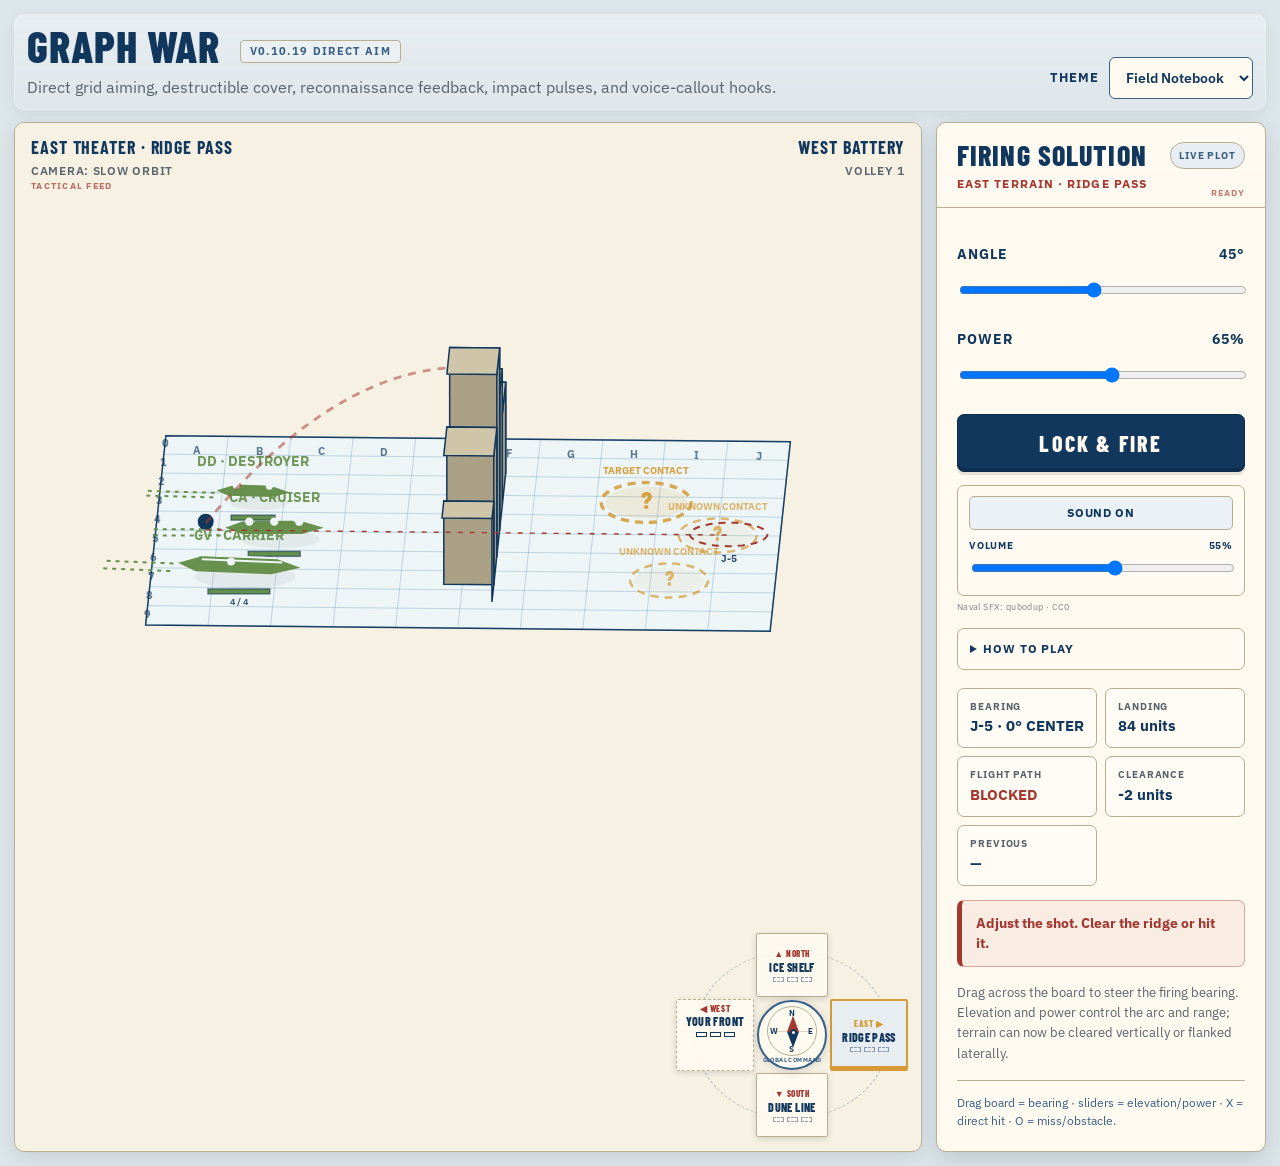
==== commit 0c8a001e: "Refine direct aim intel gating and slider fine tuning" ====
--- a/index.html
+++ b/index.html
@@ -1066,7 +1066,7 @@
       ctx.restore();
       continue;
     }
-    ctx.save();ctx.globalAlpha=b.hp<b.maxHp?.78:1;
+    ctx.save();ctx.globalAlpha=b.hp<b.maxHp ? .78 : 1;
     poly([[b.x0,0,b.z0],[b.x1,0,b.z0],[b.x1,h,b.z0],[b.x0,h,b.z0]],pal.side,pal.ink,theta);
     poly([[b.x1,0,b.z0],[b.x1,0,b.z1],[b.x1,h,b.z1],[b.x1,h,b.z0]],pal.side,pal.ink,theta);
     poly([[b.x0,h,b.z0],[b.x1,h,b.z0],[b.x1,h,b.z1],[b.x0,h,b.z1]],pal.top,pal.ink,theta);
@@ -1311,7 +1311,8 @@
   }
 }
 function drawTarget(theta){
-  if(!target)return;
+  var activeShip=activeEnemyShip(currentFront);
+  if(!target||!activeShip||shipIntelLevel(activeShip)<2)return;
   var p=proj(target.x,.34,target.z,theta);
   var outer=powerAimColor(),inner=angleAimColor();
   var powerT=clamp01((Number(power.value)-25)/75);
@@ -1626,7 +1627,7 @@
   var deg=Math.round(rad*180/Math.PI);if(Math.abs(deg)<1)return "0° CENTER";return Math.abs(deg)+"° "+(deg<0?"N":"S");
 }
 function updateReadout(){
-  var sol=solution();angleVal.textContent=sol.deg+"°";powerVal.textContent=sol.power+"%";bearingVal.textContent=formatBearing(sol.bearing);
+  var sol=solution();angleVal.textContent=sol.deg+"°";powerVal.textContent=sol.power+"%";bearingVal.textContent=gridCoordinate(sol.landX,sol.landZ)+" · "+formatBearing(sol.bearing);
   rangeVal.textContent=Math.round(Math.hypot(sol.landX-gun.x,sol.landZ-gun.z))+" units";pathVal.textContent=sol.collision?"BLOCKED":"CLEAR";pathVal.style.color=sol.collision?"var(--red)":"var(--ink)";
   var minClear=999;var samples=160;
   for(var i=1;i<=samples;i++){var t=sol.totalT*i/samples;var q=trajectoryPoint(sol,t);var terrainH=ridgeHeightAt(q.x,q.z);if(terrainH>0)minClear=Math.min(minClear,q.y-terrainH);}
@@ -1655,9 +1656,10 @@
 }
 function aimChanged(){
   frozenAimTheta=cameraTheta;aimingUntil=performance.now()+1500;
-  if(directAimPoint)aimAtWorldPoint(directAimPoint);
-  else updateReadout();
-  orbitLabel.textContent=directAimPoint?("Aim "+gridCoordinate(directAimPoint.x,directAimPoint.z)+" · camera locked"):"Camera: aim locked";
+  var sol=solution();
+  directAimPoint={x:Math.max(1,Math.min(99,sol.landX)),z:Math.max(1,Math.min(99,sol.landZ))};
+  updateReadout();
+  orbitLabel.textContent="Aim "+gridCoordinate(directAimPoint.x,directAimPoint.z)+" · camera locked";
   clearTimeout(aimChanged.timer);
   aimChanged.timer=setTimeout(function(){if(!directAimActive)orbitLabel.textContent="Camera: slow orbit";},1550);
 }
@@ -1697,7 +1699,7 @@
 }
 function switchFront(front){
   if(!profiles[front]||shot||returningFire||salvoActive)return;
-  currentFront=front;bearing=0;target=activeTarget(front);history=profiles[front].history;
+  currentFront=front;bearing=0;directAimPoint=null;target=activeTarget(front);history=profiles[front].history;
   document.querySelectorAll(".frontCard[data-front]").forEach(function(btn){btn.classList.toggle("active",btn.getAttribute("data-front")===front);});
   document.querySelector(".hud > div:first-child").childNodes[0].nodeValue=profiles[front].title;
   terrainLabel.textContent=profiles[front].label;terrainNote.textContent=profiles[front].note;
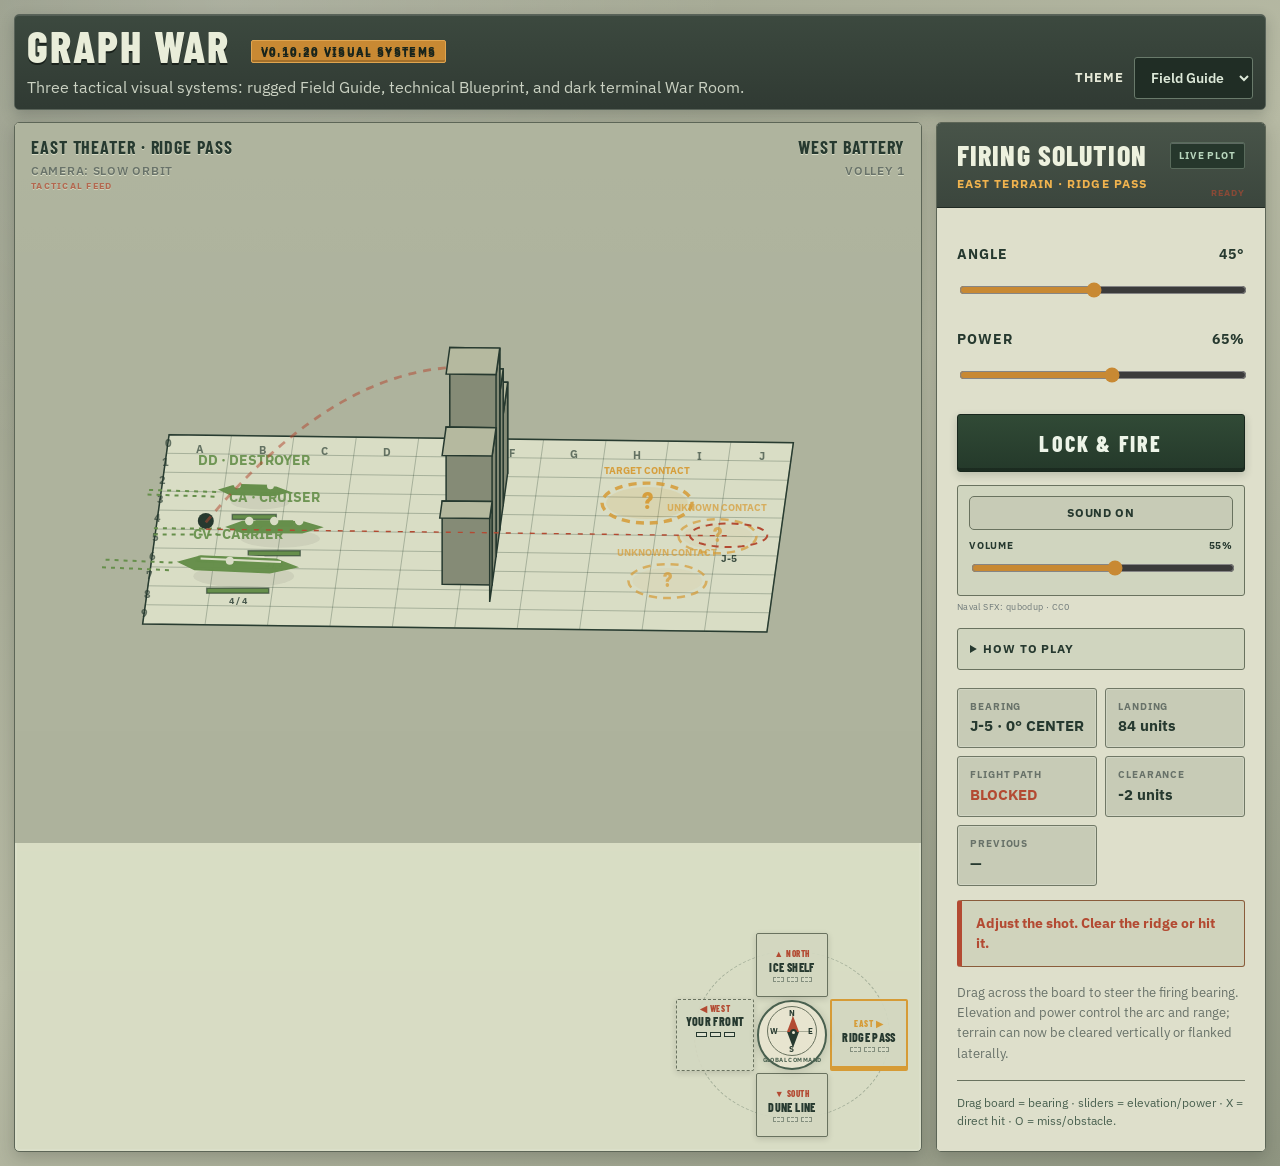
==== commit bd3e5bb3: "Restyle War Room as terminal and Field Guide as rugged instrument" ====
--- a/index.html
+++ b/index.html
@@ -3,7 +3,7 @@
 <head>
 <meta charset="utf-8">
 <meta name="viewport" content="width=device-width,initial-scale=1,viewport-fit=cover">
-<title>Graph War V0.10.19 — Direct Aim & Battlefield Feedback</title>
+<title>Graph War V0.10.20 — Terminal War Room & Field Guide</title>
 <style>
 @import url('https://fonts.googleapis.com/css2?family=Barlow+Condensed:wght@600;700;800&family=IBM+Plex+Sans:wght@400;500;600;700&family=Oswald:wght@600;700&family=Rajdhani:wght@600;700&display=swap');
 :root{
@@ -42,8 +42,8 @@
 .note{margin-top:16px;color:var(--muted);font-size:13px;line-height:1.55}
 .legend{margin-top:16px;padding-top:13px;border-top:1px solid var(--line);color:var(--ink2);font-size:12px;line-height:1.55}
 body.blueprint{--page:#06131f;--panel:#0f2e47;--paper:#0b2538;--ink:#c4efff;--ink2:#6ed3ff;--red:#ff746e;--muted:#a7c7d5;--line:#356984;--button:#153d5a;--chip:#123b55;--display:"Rajdhani","Arial Narrow",sans-serif;--ui:"IBM Plex Sans",system-ui,sans-serif;color:#eaf8ff}
-body.warroom{--page:#353b33;--panel:#ece4c8;--paper:#ddd4b8;--ink:#172919;--ink2:#3d583f;--red:#8f2f2a;--muted:#4f5a50;--line:#77745d;--button:#b9b393;--chip:#c9c2a3;--display:"Oswald","Arial Narrow",sans-serif;--ui:"IBM Plex Sans",system-ui,sans-serif}
-body:not(.blueprint):not(.warroom){--display:"Barlow Condensed","Arial Narrow",sans-serif;--chip:#e7edf1}
+body.warroom{--page:#080d0b;--panel:#101813;--paper:#0c1511;--ink:#b9f6cd;--ink2:#71c98d;--red:#ff665a;--muted:#789486;--line:#31523e;--button:#17251c;--chip:#142419;--display:"Rajdhani","Arial Narrow",sans-serif;--ui:"IBM Plex Sans",system-ui,sans-serif}
+body:not(.blueprint):not(.warroom){--page:#a9ad9a;--panel:#e7e4cf;--paper:#d9ddc5;--ink:#26392f;--ink2:#49604f;--red:#b34a32;--muted:#687269;--line:#69725f;--button:#c7cbb6;--accent:#c98a36;--chip:#cfd4bd;--display:"Barlow Condensed","Arial Narrow",sans-serif;--ui:"IBM Plex Sans",system-ui,sans-serif}
 .panelHead{padding:18px 20px 14px;border-bottom:1px solid var(--line);background:linear-gradient(180deg,rgba(255,255,255,.26),rgba(255,255,255,.02))}
 .panelBody{padding:18px 20px 20px}
 .dashTitle{display:flex;align-items:center;justify-content:space-between;gap:10px}
@@ -527,18 +527,182 @@
   #scene{touch-action:none}
 }
 </style>
+
+<style>
+/* V0.10.20 visual identity: terminal War Room + neo-organic Field Guide */
+
+/* FIELD GUIDE — rugged outdoor instrument / field computer */
+body:not(.blueprint):not(.warroom){
+  background:
+    radial-gradient(circle at 18% 0%,rgba(255,255,255,.16),transparent 32%),
+    linear-gradient(145deg,#969b88,#b7baa4 48%,#8f9581);
+}
+body:not(.blueprint):not(.warroom) .top{
+  background:linear-gradient(180deg,#3c493f,#303a33);
+  border:1px solid #596359;
+  border-radius:5px;
+  box-shadow:inset 0 1px 0 rgba(255,255,255,.12),0 5px 14px rgba(35,43,36,.24);
+}
+body:not(.blueprint):not(.warroom) h1{color:#e9edd9;text-shadow:0 2px 0 #1a221c;letter-spacing:.045em}
+body:not(.blueprint):not(.warroom) .sub{color:#cbd2c3}
+body:not(.blueprint):not(.warroom) .version{
+  background:#c88933;color:#17251c;border-color:#e0a550;border-radius:2px;
+  box-shadow:inset 0 -2px 0 rgba(0,0,0,.18)
+}
+body:not(.blueprint):not(.warroom) .theme{color:#e5e8d7}
+body:not(.blueprint):not(.warroom) .theme select{
+  background:#202d25;color:#dce8d8;border-color:#697a6b;border-radius:3px
+}
+body:not(.blueprint):not(.warroom) .stage,
+body:not(.blueprint):not(.warroom) .panel{
+  border-radius:5px;border-color:#5d6657;
+  box-shadow:0 5px 16px rgba(31,38,31,.22),inset 0 0 0 2px rgba(255,255,255,.08)
+}
+body:not(.blueprint):not(.warroom) .panelHead{
+  background:linear-gradient(180deg,#485449,#3b463d);
+  border-bottom-color:#202a23
+}
+body:not(.blueprint):not(.warroom) .panelHead h2{color:#edf1de}
+body:not(.blueprint):not(.warroom) .kicker{color:#f0b34e}
+body:not(.blueprint):not(.warroom) .panelBody{background:#dedfcb}
+body:not(.blueprint):not(.warroom) .readout .metric{
+  background:#c7cbb6;border-color:#707866;border-radius:3px;
+  box-shadow:inset 0 0 0 1px rgba(255,255,255,.18)
+}
+body:not(.blueprint):not(.warroom) .status{
+  background:#d0d3bc;border-color:#8a5c3b;border-left:5px solid #b34a32;border-radius:3px
+}
+body:not(.blueprint):not(.warroom) .fire,
+body:not(.blueprint):not(.warroom) .mobileFire{
+  background:linear-gradient(180deg,#314a36,#24392a);color:#edf4e8;
+  border-color:#18271d;border-radius:3px;
+  box-shadow:inset 0 -3px 0 rgba(0,0,0,.24),0 3px 8px rgba(32,43,34,.20)
+}
+body:not(.blueprint):not(.warroom) .stateChip{
+  border-radius:2px;background:#26372c;color:#b8d6bd;border-color:#596b5c
+}
+body:not(.blueprint):not(.warroom) .audioControls,
+body:not(.blueprint):not(.warroom) .howTo,
+body:not(.blueprint):not(.warroom) .mobileBattleControls{
+  background:rgba(207,212,189,.88);border-radius:3px;border-color:#69725f
+}
+body:not(.blueprint):not(.warroom) input[type=range]{accent-color:#c88933}
+body:not(.blueprint):not(.warroom) .stage .commandCompass .sectorPlaque{
+  border-radius:2px;background:rgba(211,215,193,.92)
+}
+
+/* WAR ROOM — dark retro command terminal */
+body.warroom{
+  background:
+    radial-gradient(circle at 48% -15%,rgba(38,111,64,.18),transparent 34%),
+    linear-gradient(180deg,#07100c,#050806 68%,#090c09);
+  color:#c7e9d1;
+}
+body.warroom .top{
+  position:relative;padding:11px 14px;
+  background:linear-gradient(180deg,#101a14,#09110d);
+  border:1px solid #31523e;border-radius:2px;
+  box-shadow:inset 0 0 0 1px rgba(138,245,173,.04),0 0 24px rgba(0,0,0,.42)
+}
+body.warroom .top:before{
+  content:"COMMAND // WEST BATTERY // LINK ACTIVE";
+  position:absolute;right:14px;top:5px;
+  color:#5c9b70;font:700 8px var(--ui);letter-spacing:.16em;opacity:.7
+}
+body.warroom h1{color:#c7ffd8;text-shadow:0 0 12px rgba(88,236,135,.18);letter-spacing:.065em}
+body.warroom .sub{color:#769786}
+body.warroom .version{
+  background:#281310;border:1px solid #813c35;color:#ff8c7f;border-radius:0;
+  box-shadow:0 0 12px rgba(255,74,62,.12)
+}
+body.warroom .theme{color:#83b594}
+body.warroom .theme select{
+  background:#0a120e;color:#aee9bf;border:1px solid #31523e;border-radius:0
+}
+body.warroom .stage,
+body.warroom .panel{
+  border-radius:2px;border-color:#2f4f3a;background:#08110d;
+  box-shadow:inset 0 0 0 1px rgba(141,245,172,.035),0 7px 25px rgba(0,0,0,.46)
+}
+body.warroom .stage:before{
+  background:
+    repeating-linear-gradient(180deg,rgba(137,255,174,.025) 0,rgba(137,255,174,.025) 1px,transparent 1px,transparent 4px),
+    radial-gradient(circle at 50% 45%,rgba(88,235,133,.04),transparent 54%);
+  opacity:.78
+}
+body.warroom .stage:after{
+  content:"";
+  position:absolute;inset:0;pointer-events:none;z-index:2;
+  background:linear-gradient(90deg,transparent 0 48%,rgba(146,255,179,.018) 50%,transparent 52%);
+  mix-blend-mode:screen
+}
+body.warroom .panelHead{
+  position:relative;background:linear-gradient(180deg,#122319,#0c1811);
+  border-bottom:1px solid #2a4a35
+}
+body.warroom .panelHead:before{
+  content:"> FIRE CONTROL / LIVE";
+  position:absolute;right:12px;bottom:6px;color:#578d68;
+  font:700 8px var(--ui);letter-spacing:.14em
+}
+body.warroom .panelBody{background:#0c1510}
+body.warroom .panel h2{color:#bff7cf}
+body.warroom .kicker{color:#f4b24e}
+body.warroom .readout .metric{
+  background:#0d1c14;border-color:#294834;border-radius:0;
+  box-shadow:inset 0 0 12px rgba(75,197,110,.025)
+}
+body.warroom .readout .metric span{color:#678c73}
+body.warroom .readout strong{color:#b9f6cd}
+body.warroom .status{
+  background:#111b14;border:1px solid #4a2e28;border-left:4px solid #ff665a;
+  color:#b7d7c0;border-radius:0
+}
+body.warroom .fire,
+body.warroom .mobileFire{
+  background:linear-gradient(180deg,#1a3925,#102719);color:#caffd7;
+  border:1px solid #4b9862;border-radius:0;
+  box-shadow:inset 0 0 0 1px rgba(147,255,178,.05),0 0 14px rgba(57,178,92,.10);
+  text-shadow:0 0 8px rgba(128,255,162,.20)
+}
+body.warroom .fire:hover{filter:brightness(1.12)}
+body.warroom .stateChip{
+  border-radius:0;background:#0c2617;color:#75dd93;border-color:#37784b;
+  box-shadow:0 0 10px rgba(75,208,109,.07)
+}
+body.warroom .audioControls,
+body.warroom .howTo,
+body.warroom .mobileBattleControls{
+  background:rgba(7,18,12,.88);border:1px solid #294735;border-radius:0
+}
+body.warroom .audioToggle{background:#11251a;border-color:#315b40;color:#9ce9b2;border-radius:0}
+body.warroom input[type=range]{accent-color:#6fde8c}
+body.warroom .hud{color:#caffd7;text-shadow:0 0 8px rgba(87,225,129,.18)}
+body.warroom .hud span{color:#6d9e7c}
+body.warroom .callout{color:#ff7165;text-shadow:0 0 16px rgba(255,71,59,.26)}
+body.warroom .stage .commandCompass .sectorPlaque{
+  background:rgba(9,24,15,.92);border-color:#31543c;color:#afe9be;border-radius:0
+}
+body.warroom .stage .commandCompass .sectorPlaque.active{
+  background:#10271a!important;box-shadow:inset 0 -3px 0 currentColor!important
+}
+body.warroom .stage .commandCompass .compassBubble{
+  background:#09140e;border-color:#426d4f;color:#9eeab4
+}
+body.warroom .frontCard em{background:#11261a;color:#78cc91;border-radius:0}
+</style>
 </head>
 <body>
 <main>
   <div class="top">
     <div>
-      <h1>GRAPH WAR <span class="version">V0.10.19 DIRECT AIM</span></h1>
-      <div class="sub">Direct grid aiming, destructible cover, reconnaissance feedback, impact pulses, and voice-callout hooks.</div>
+      <h1>GRAPH WAR <span class="version">V0.10.20 VISUAL SYSTEMS</span></h1>
+      <div class="sub">Three tactical visual systems: rugged Field Guide, technical Blueprint, and dark terminal War Room.</div>
     </div>
     <div class="theme">
       <span>Theme</span>
       <select id="theme">
-        <option value="notebook">Field Notebook</option>
+        <option value="notebook">Field Guide</option>
         <option value="blueprint">Blueprint</option>
         <option value="warroom">War Room</option>
       </select>
@@ -941,9 +1105,9 @@
 
 
 var palettes={
-  notebook:{bg:"#f7f1e4",board:"#edf5f6",grid:"rgba(49,112,158,.25)",ink:"#12375d",red:"#a33831",top:"#cfc6a9",side:"#aaa085",shadow:"rgba(20,30,38,.16)"},
+  notebook:{bg:"#aeb39d",board:"#d9ddc5",grid:"rgba(52,75,58,.30)",ink:"#26392f",red:"#b34a32",top:"#b5b99f",side:"#858b76",shadow:"rgba(30,38,31,.20)"},
   blueprint:{bg:"#0b2538",board:"#123750",grid:"rgba(125,219,255,.30)",ink:"#c4efff",red:"#ff746e",top:"#285975",side:"#173c53",shadow:"rgba(0,0,0,.32)"},
-  warroom:{bg:"#ddd4b8",board:"#eee6c9",grid:"rgba(42,72,43,.30)",ink:"#172919",red:"#8f2f2a",top:"#a7a17c",side:"#74755a",shadow:"rgba(28,34,25,.24)"}
+  warroom:{bg:"#07100c",board:"#0d1a13",grid:"rgba(111,232,151,.22)",ink:"#b9f6cd",red:"#ff665a",top:"#163220",side:"#0d2116",shadow:"rgba(0,0,0,.48)"}
 };
 var pal=palettes.notebook;
 var theaterColors={
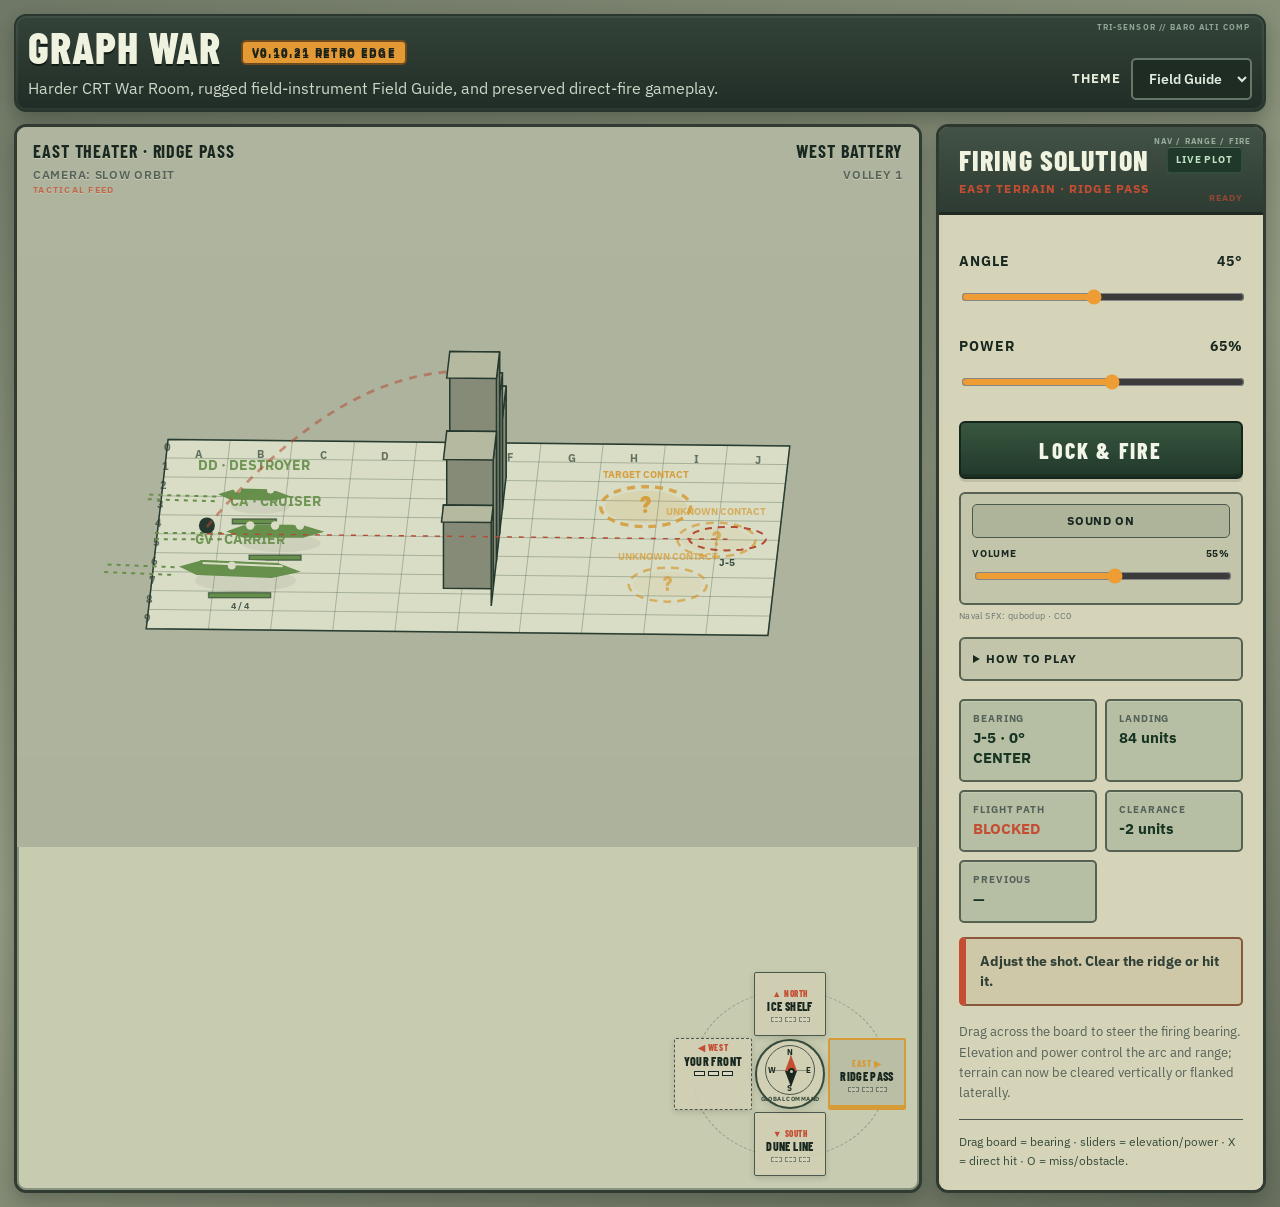
==== commit 03d8611c: "Install V0.10.21 retro edge visual pass" ====
--- a/index.html
+++ b/index.html
@@ -3,701 +3,27 @@
 <head>
 <meta charset="utf-8">
 <meta name="viewport" content="width=device-width,initial-scale=1,viewport-fit=cover">
-<title>Graph War V0.10.20 — Terminal War Room & Field Guide</title>
-<style>
-@import url('https://fonts.googleapis.com/css2?family=Barlow+Condensed:wght@600;700;800&family=IBM+Plex+Sans:wght@400;500;600;700&family=Oswald:wght@600;700&family=Rajdhani:wght@600;700&display=swap');
-:root{
-  --page:#dce5ea;--panel:#fffaf0;--paper:#f7f1e4;--ink:#12375d;--ink2:#385f86;
-  --red:#a33831;--muted:#58636b;--line:#b9ad92;--button:#eaf2f7;--accent:#cf7f3b;--chip:#e7edf1;--display:"Barlow Condensed",Impact,sans-serif;--ui:"IBM Plex Sans",system-ui,sans-serif
-}
-*{box-sizing:border-box}
-html,body{margin:0;min-height:100%;background:var(--page);color:#20313f;font-family:var(--ui);font-size:16px;line-height:1.5;-webkit-font-smoothing:antialiased;text-rendering:optimizeLegibility}
-button,input,select{font:inherit}
-main{max-width:1420px;margin:auto;padding:14px}
-.top{display:flex;justify-content:space-between;gap:18px;align-items:flex-end;margin-bottom:12px;padding:10px 12px;border-radius:10px;background:linear-gradient(180deg,rgba(255,255,255,.34),rgba(255,255,255,.08));border:1px solid rgba(255,255,255,.28);box-shadow:0 4px 14px rgba(20,30,38,.06)}
-h1{margin:0;color:var(--ink);font-family:var(--display);font-size:44px;line-height:.96;font-weight:800;letter-spacing:.02em;text-transform:uppercase}
-.version{display:inline-block;margin-left:10px;padding:5px 9px;border:1px solid var(--line);border-radius:4px;font-family:var(--ui);font-size:11px;font-weight:700;letter-spacing:.12em;vertical-align:middle;color:var(--ink2);background:rgba(255,255,255,.24)}
-.sub{margin-top:8px;color:var(--muted);font-size:16px;line-height:1.5;max-width:900px}
-.theme{display:flex;align-items:center;gap:10px;color:var(--ink);font-weight:700;font-size:13px;text-transform:uppercase;letter-spacing:.08em}
-.theme select{min-height:42px;padding:8px 12px;border:1.5px solid var(--ink2);border-radius:6px;background:var(--panel);color:var(--ink);font-size:14px;font-weight:600;text-transform:none;letter-spacing:0}
-.layout{display:grid;grid-template-columns:minmax(0,1fr) 330px;gap:14px}
-.stage{position:relative;min-height:720px;border:1px solid var(--line);border-radius:10px;overflow:hidden;background:var(--paper);box-shadow:0 5px 16px rgba(30,40,48,.10),inset 0 0 0 1px rgba(255,255,255,.12)}
-#scene{display:block;width:100%;height:720px;cursor:crosshair;touch-action:pan-y}
-.hud{position:absolute;inset:14px 16px auto 16px;display:flex;justify-content:space-between;gap:16px;pointer-events:none;color:var(--ink);font-family:var(--display);font-size:18px;line-height:1.15;font-weight:700;letter-spacing:.05em;text-transform:uppercase;text-shadow:0 1px 0 var(--paper)}
-.hud span{display:inline-block;margin-top:4px;font-family:var(--ui);font-weight:600;color:var(--muted);font-size:12px;letter-spacing:.06em}
-.callout{position:absolute;left:50%;top:14%;transform:translateX(-50%);font-family:var(--display);font-size:48px;line-height:1;font-weight:800;letter-spacing:.07em;text-transform:uppercase;color:var(--red);text-shadow:0 2px 0 var(--paper),0 0 18px rgba(163,56,49,.25);opacity:0;pointer-events:none}
-.callout.show{animation:pop .9s ease-out}
-@keyframes pop{0%{opacity:0;transform:translateX(-50%) scale(.8)}15%{opacity:1;transform:translateX(-50%) scale(1.08)}70%{opacity:1}100%{opacity:0}}
-.panel{background:var(--panel);border:1px solid var(--line);border-radius:10px;padding:0;overflow:hidden;box-shadow:0 8px 20px rgba(30,40,48,.14),inset 0 0 0 1px rgba(255,255,255,.10)}
-.panel h2{margin:0;color:var(--ink);font-family:var(--display);font-size:28px;line-height:1;font-weight:800;letter-spacing:.04em;text-transform:uppercase}
-.kicker{margin:6px 0 0;color:var(--red);font-size:12px;font-weight:700;letter-spacing:.09em;text-transform:uppercase}
-.control{margin:18px 0}
-label{display:flex;justify-content:space-between;align-items:baseline;color:var(--ink);font-size:14px;font-weight:700;margin-bottom:8px;text-transform:uppercase;letter-spacing:.08em}
-input[type=range]{width:100%;height:30px}
-.fire{width:100%;min-height:58px;border:1px solid color-mix(in srgb,var(--ink) 80%,black);border-radius:7px;background:var(--ink);color:var(--panel);font-family:var(--display);font-weight:800;font-size:22px;letter-spacing:.10em;text-transform:uppercase;cursor:pointer;box-shadow:inset 0 -3px 0 rgba(0,0,0,.18),0 3px 0 rgba(0,0,0,.10);transition:transform .12s ease,box-shadow .12s ease,filter .12s ease}.fire:hover{transform:translateY(-1px);filter:brightness(1.08);box-shadow:inset 0 -3px 0 rgba(0,0,0,.18),0 5px 12px rgba(0,0,0,.14)}.fire:active{transform:translateY(1px)}
-.fire:disabled{opacity:.45}
-.readout{display:grid;grid-template-columns:1fr 1fr;gap:8px;margin-top:18px;padding:0;border:0;background:transparent;font-size:13px;line-height:1.35}
-.readout .metric{padding:11px 12px;border:1px solid var(--line);border-radius:7px;background:rgba(255,255,255,.30);box-shadow:inset 0 1px 0 rgba(255,255,255,.18)}.readout .metric span{display:block;color:var(--muted);font-size:10px;font-weight:700;letter-spacing:.09em;text-transform:uppercase}.readout strong{display:block;margin-top:3px;color:var(--ink);font-size:15px;font-weight:750}
-.status{margin-top:14px;padding:13px 14px;border:1px solid rgba(163,56,49,.38);border-left:5px solid var(--red);border-radius:7px;background:rgba(163,56,49,.07);color:var(--red);font-weight:700;font-size:14px;line-height:1.4;text-align:left;min-height:54px}
-.note{margin-top:16px;color:var(--muted);font-size:13px;line-height:1.55}
-.legend{margin-top:16px;padding-top:13px;border-top:1px solid var(--line);color:var(--ink2);font-size:12px;line-height:1.55}
-body.blueprint{--page:#06131f;--panel:#0f2e47;--paper:#0b2538;--ink:#c4efff;--ink2:#6ed3ff;--red:#ff746e;--muted:#a7c7d5;--line:#356984;--button:#153d5a;--chip:#123b55;--display:"Rajdhani","Arial Narrow",sans-serif;--ui:"IBM Plex Sans",system-ui,sans-serif;color:#eaf8ff}
-body.warroom{--page:#080d0b;--panel:#101813;--paper:#0c1511;--ink:#b9f6cd;--ink2:#71c98d;--red:#ff665a;--muted:#789486;--line:#31523e;--button:#17251c;--chip:#142419;--display:"Rajdhani","Arial Narrow",sans-serif;--ui:"IBM Plex Sans",system-ui,sans-serif}
-body:not(.blueprint):not(.warroom){--page:#a9ad9a;--panel:#e7e4cf;--paper:#d9ddc5;--ink:#26392f;--ink2:#49604f;--red:#b34a32;--muted:#687269;--line:#69725f;--button:#c7cbb6;--accent:#c98a36;--chip:#cfd4bd;--display:"Barlow Condensed","Arial Narrow",sans-serif;--ui:"IBM Plex Sans",system-ui,sans-serif}
-.panelHead{padding:18px 20px 14px;border-bottom:1px solid var(--line);background:linear-gradient(180deg,rgba(255,255,255,.26),rgba(255,255,255,.02))}
-.panelBody{padding:18px 20px 20px}
-.dashTitle{display:flex;align-items:center;justify-content:space-between;gap:10px}
-.stateChip{padding:5px 8px;border:1px solid var(--line);border-radius:999px;background:var(--chip);color:var(--ink2);font-size:10px;font-weight:800;letter-spacing:.09em;text-transform:uppercase;white-space:nowrap;box-shadow:inset 0 1px 0 rgba(255,255,255,.25),0 0 0 0 rgba(255,255,255,0);animation:chipPulse 2.8s ease-in-out infinite}@keyframes chipPulse{0%,100%{box-shadow:inset 0 1px 0 rgba(255,255,255,.25),0 0 0 0 rgba(255,255,255,0)}50%{box-shadow:inset 0 1px 0 rgba(255,255,255,.25),0 0 0 4px rgba(255,255,255,.05)}}
-body.blueprint .stateChip{background:#123f5c;color:#9de5ff;border-color:#4b7991}body.warroom .stateChip{background:#c5bd9e;color:#263d28;border-color:#756f59}
-@media(max-width:900px){
-  .top{align-items:flex-start;flex-direction:column}.layout{grid-template-columns:1fr}.stage{min-height:560px}#scene{height:560px}.panel{padding:16px}
-}
-</style>
-<style>
-
-
-/* V0.10.9: compact board-mounted command instrument */
-.stage{isolation:isolate;}
-.stage>.frontbar.commandCompass{
-  position:absolute;right:13px;bottom:14px;left:auto;top:auto;
-  width:232px;height:204px;z-index:4;
-  margin:0;padding:0;max-width:none;min-width:0;
-  display:grid;
-  grid-template-columns:1fr 72px 1fr;
-  grid-template-rows:1fr 72px 1fr;
-  grid-template-areas:". north ." "west hub east" ". south .";
-  gap:2px;
-  justify-items:stretch;align-items:stretch;
-  background:rgba(0,0,0,0);
-  pointer-events:none;
-}
-.stage>.frontbar.commandCompass:before{
-  content:"";position:absolute;inset:18px;
-  border:1px dashed var(--ink2);border-radius:50%;
-  opacity:.35;pointer-events:none;
-}
-.commandCompass .north{grid-area:north;}
-.commandCompass .east{grid-area:east;}
-.commandCompass .south{grid-area:south;}
-.commandCompass .west{grid-area:west;}
-.commandCompass .compassBubble{grid-area:hub;}
-.stage .commandCompass .sectorPlaque{
-  position:relative;z-index:1;
-  width:auto;min-width:0;min-height:0;height:auto;
-  margin:0;padding:2px 3px;border:1px solid var(--line);
-  border-radius:2px;
-  background:color-mix(in srgb,var(--panel) 90%,transparent);
-  color:var(--ink);box-shadow:0 2px 6px rgba(0,0,0,.14);
-  text-align:center;clip-path:none;pointer-events:auto;
-  transition:filter .14s,background .14s;
-}
-.stage .commandCompass .sectorPlaque:after{display:none;}
-.stage .commandCompass .sectorPlaque:hover{transform:none;filter:brightness(1.1);}
-.stage .commandCompass .sectorPlaque.active{
-  border:2px solid var(--red);background:var(--chip);
-  box-shadow:0 0 0 1px var(--red);
-}
-.stage .commandCompass .sectorPlaque.home{cursor:default;border-style:dashed;}
-.stage .commandCompass .sectorPlaque .dir{display:block;font-size:9px;letter-spacing:.06em;margin:0;color:var(--red);}
-.stage .commandCompass .sectorPlaque strong{font-size:12px;display:block;line-height:1.05;margin:0;}
-.stage .commandCompass .sectorPlaque small{display:none;}
-.stage .commandCompass .sectorPlaque em{display:none;}
-.stage .commandCompass .sectorPlaque .fleetStrip{
-  display:flex;justify-content:center;gap:3px;min-height:0;margin-top:4px;
-}
-.stage .commandCompass .sectorPlaque .shipAvatar{
-  min-width:8px;width:11px;height:5px;padding:0;border:1px solid currentColor;
-  display:block;border-radius:0;transform:none;box-shadow:none;overflow:hidden;
-}
-.stage .commandCompass .sectorPlaque .shipAvatar b,
-.stage .commandCompass .sectorPlaque .shipAvatar .hull,
-.stage .commandCompass .sectorPlaque .shipAvatar .pips,
-.stage .commandCompass .sectorPlaque .shipAvatar .stateText{display:none;}
-.stage .commandCompass .sectorPlaque .shipAvatar.contact{opacity:.45;border-style:dashed;}
-.stage .commandCompass .sectorPlaque .shipAvatar.damaged{background:#c98238;}
-.stage .commandCompass .sectorPlaque .shipAvatar.critical{background:var(--red);animation:none;}
-.stage .commandCompass .sectorPlaque .shipAvatar.sunk{opacity:.23;background:var(--muted);}
-.stage .commandCompass .compassBubble{
-  display:flex;flex-direction:column;align-items:center;justify-content:center;
-  width:70px;height:70px;min-height:0;align-self:center;justify-self:center;
-  border:2px solid var(--ink2);border-radius:50%;
-  background:var(--panel);color:var(--ink);
-  position:relative;z-index:2;pointer-events:none;box-shadow:0 1px 8px rgba(0,0,0,.15);
-}
-.stage .commandCompass .compassRing{
-  width:50px;height:50px;position:relative;border:1px solid var(--line);border-radius:50%;
-  box-shadow:none;
-}
-.stage .commandCompass .compassRing:before,
-.stage .commandCompass .compassRing:after{content:"";position:absolute;background:var(--line);opacity:.5;}
-.stage .commandCompass .compassRing:before{height:1px;left:5px;right:5px;top:50%;}
-.stage .commandCompass .compassRing:after{width:1px;top:5px;bottom:5px;left:50%;}
-.stage .commandCompass .compassRing span{position:absolute;font:bold 8px var(--ui);color:var(--ink);}
-.stage .commandCompass .compassN{left:21px;top:1px;}
-.stage .commandCompass .compassS{left:21px;bottom:1px;}
-.stage .commandCompass .compassE{right:2px;top:19px;}
-.stage .commandCompass .compassW{left:2px;top:19px;}
-.stage .commandCompass .compassNeedle{
-  position:absolute;left:19px;top:9px;width:12px;height:32px;
-  background:linear-gradient(to bottom,var(--red) 0 50%,var(--ink) 50% 100%);
-  clip-path:polygon(50% 0,100% 50%,50% 100%,0 50%);z-index:2;
-}
-.stage .commandCompass .compassPin{
-  position:absolute;left:22px;top:22px;width:7px;height:7px;
-  border:2px solid var(--ink);border-radius:50%;background:var(--panel);z-index:3;
-}
-.stage .commandCompass .commandCaption{font-size:6px;letter-spacing:.07em;font-weight:800;margin:1px 0 0;color:var(--ink2);}
-body.blueprint .stage .commandCompass .sectorPlaque{background:#163950;}
-body.blueprint .stage .commandCompass .sectorPlaque.active{background:#24516d;}
-body.warroom .stage .commandCompass .sectorPlaque{background:#e9e0c0;}
-body.warroom .stage .commandCompass .sectorPlaque.active{background:#d3c69d;}
-@media(max-width:750px){
-  .stage>.frontbar.commandCompass{
-    right:8px;bottom:8px;width:198px;height:176px;
-    grid-template-columns:1fr 62px 1fr;grid-template-rows:1fr 62px 1fr;gap:2px;
-  }
-  .stage .commandCompass .compassBubble{width:60px;height:60px;}
-  .stage .commandCompass .compassRing{transform:scale(.86);}
-  .stage .commandCompass .sectorPlaque strong{font-size:11px;}
-  .stage .commandCompass .sectorPlaque .dir{font-size:8px;}
-}
-</style>
-<style>.audioControls{margin:13px 0 2px;padding:10px 11px;border:1px solid var(--line);border-radius:7px;background:rgba(255,255,255,.18)}
-.audioToggle{width:100%;min-height:34px;border:1px solid var(--line);border-radius:5px;background:var(--button);color:var(--ink);font-size:12px;font-weight:800;letter-spacing:.06em;text-transform:uppercase;cursor:pointer}
-.volumeLabel{margin:8px 0 2px;font-size:10px;letter-spacing:.08em}
-#audioVolume{height:22px}
-body.blueprint .audioControls{background:rgba(8,25,38,.24)}
-body.warroom .audioControls{background:rgba(255,248,220,.18)}</style><style>
-
-.howTo{margin-top:14px;border:1px solid var(--line);border-radius:7px;background:rgba(255,255,255,.18);overflow:hidden}
-.howTo summary{cursor:pointer;padding:11px 12px;color:var(--ink);font-weight:800;font-size:12px;letter-spacing:.08em;text-transform:uppercase;user-select:none}
-.howToBody{padding:0 12px 11px;color:var(--muted);font-size:12px;line-height:1.45}
-.howToBody p{margin:7px 0}.howToBody strong{color:var(--ink)}.howToBody .tip{color:var(--ink2);font-weight:700}
-body.blueprint .howTo{background:rgba(8,25,38,.24)}
-body.warroom .howTo{background:rgba(255,248,220,.18)}
-
-@media(max-width:900px){
-  main{padding:8px}
-  h1{font-size:34px}
-  .top{gap:10px;margin-bottom:8px;padding:9px}
-  .sub{font-size:13px;line-height:1.4}
-  .theme{width:100%;justify-content:space-between}
-  .theme select{min-height:44px}
-  .layout{grid-template-columns:1fr;gap:10px}
-  .stage{min-height:520px;border-radius:7px}
-  #scene{height:520px}
-  .panel{border-radius:7px}
-  .panelHead{padding:14px 16px 12px}
-  .panelBody{padding:14px 16px 18px}
-  .control{margin:14px 0}
-  input[type=range]{height:38px}
-  .fire{min-height:60px;font-size:22px}
-  .readout{gap:6px}
-  .readout .metric{padding:9px 10px}
-  .status{margin-top:10px}
-  .hud{inset:10px 10px auto 10px;font-size:15px}
-  .hud span{font-size:10px}
-  .stage>.frontbar.commandCompass{right:6px;bottom:6px;width:172px;height:150px;grid-template-columns:1fr 54px 1fr;grid-template-rows:1fr 54px 1fr}
-  .stage .commandCompass .compassBubble{width:52px;height:52px}
-  .stage .commandCompass .compassRing{transform:scale(.72)}
-  .stage .commandCompass .sectorPlaque{padding:2px}
-  .stage .commandCompass .sectorPlaque strong{font-size:10px}
-  .stage .commandCompass .sectorPlaque .dir{font-size:7px}
-  .stage .commandCompass .sectorPlaque em{font-size:7px}
-}
-@media(max-width:560px){
-  h1{font-size:30px}
-  .version{display:block;width:max-content;margin:7px 0 0}
-  .stage{min-height:460px}
-  #scene{height:460px}
-  .callout{font-size:34px;top:18%}
-  .readout{grid-template-columns:1fr 1fr}
-  .audioControls{padding:9px}
-  .audioToggle{min-height:42px}
-  .stage>.frontbar.commandCompass{width:154px;height:136px;grid-template-columns:1fr 48px 1fr;grid-template-rows:1fr 48px 1fr;opacity:.88}
-  .stage .commandCompass .compassBubble{width:46px;height:46px}
-  .stage .commandCompass .compassRing{transform:scale(.62)}
-}
-@media(max-width:390px){
-  main{padding:4px}
-  .stage{min-height:420px}
-  #scene{height:420px}
-  .panelBody{padding:12px}
-  .readout{font-size:12px}
-  .stage>.frontbar.commandCompass{width:142px;height:126px}
-}
-
-</style>
-<style>@media(max-width:900px){
-  #scene{touch-action:pan-y}
-  .stage{overscroll-behavior:contain}
-}</style><style>
-
-/* V0.10.12 mobile composition: board first, theater strip, compact control deck */
-@media(max-width:700px){
-  .top{margin-bottom:6px}
-  .sub{display:none}
-  .theme{font-size:11px}
-  .theme select{min-height:38px;padding:6px 9px}
-  .layout{display:block}
-  .stage{
-    min-height:0;
-    overflow:hidden;
-    display:flex;
-    flex-direction:column;
-  }
-  #scene{
-    height:430px;
-    flex:0 0 430px;
-    order:1;
-  }
-  .stage>.frontbar.commandCompass{
-    position:relative;
-    order:2;
-    inset:auto;
-    width:100%;
-    height:auto;
-    max-width:none;
-    margin:0;
-    padding:5px;
-    display:grid;
-    grid-template-columns:repeat(4,minmax(0,1fr));
-    grid-template-rows:auto;
-    grid-template-areas:"north east south west";
-    gap:4px;
-    background:color-mix(in srgb,var(--panel) 74%,transparent);
-    border-top:1px solid var(--line);
-    pointer-events:auto;
-  }
-  .stage>.frontbar.commandCompass:before,
-  .stage .commandCompass .compassBubble{display:none}
-  .stage .commandCompass .sectorPlaque{
-    min-height:48px;
-    padding:5px 2px;
-    display:flex;
-    flex-direction:column;
-    justify-content:center;
-    align-items:center;
-    box-shadow:none;
-    border:1px solid color-mix(in srgb,var(--line) 72%,transparent);
-    background:transparent;
-  }
-  .stage .commandCompass .sectorPlaque.active{
-    border:1.5px solid var(--red);
-    box-shadow:inset 0 -3px 0 var(--red);
-    background:color-mix(in srgb,var(--chip) 64%,transparent);
-  }
-  .stage .commandCompass .sectorPlaque .dir{
-    font-size:9px;
-    letter-spacing:.07em;
-  }
-  .stage .commandCompass .sectorPlaque strong{
-    font-size:11px;
-    line-height:1.05;
-    white-space:nowrap;
-  }
-  .stage .commandCompass .sectorPlaque em,
-  .stage .commandCompass .sectorPlaque small,
-  .stage .commandCompass .fleetStrip{display:none!important}
-
-  .hud{
-    top:8px;
-    left:9px;
-    right:9px;
-    font-size:13px;
-    z-index:3;
-  }
-  .hud span{font-size:9px}
-  .hud:before{display:none}
-  .callout{font-size:32px;top:16%}
-
-  .panel{
-    margin-top:8px;
-    box-shadow:none;
-  }
-  .panelHead{
-    padding:10px 12px 9px;
-  }
-  .panel h2{font-size:22px}
-  .kicker{font-size:10px}
-  .stateChip{font-size:8px;padding:3px 6px}
-  .panelHead:after{display:none}
-  .panelBody{
-    display:grid;
-    grid-template-columns:minmax(0,1fr) minmax(0,1fr);
-    gap:8px 10px;
-    padding:10px 12px 14px;
-  }
-  .panelBody>.control{
-    margin:0;
-    min-width:0;
-  }
-  .panelBody>.control label{
-    margin-bottom:2px;
-    font-size:11px;
-  }
-  .panelBody>.control input[type=range]{
-    height:34px;
-  }
-  .panelBody>.fire,
-  .panelBody>.status,
-  .panelBody>.readout,
-  .panelBody>.audioControls,
-  .panelBody>.howTo,
-  .panelBody>.note,
-  .panelBody>.legend{
-    grid-column:1/-1;
-  }
-  .fire{
-    min-height:52px;
-    font-size:20px;
-    margin-top:0;
-  }
-  .status{
-    grid-row:auto;
-    margin:0;
-    min-height:0;
-    padding:9px 10px;
-    font-size:12px;
-  }
-  .readout{
-    margin:0;
-    grid-template-columns:repeat(3,minmax(0,1fr));
-    gap:5px;
-  }
-  .readout .metric{
-    padding:7px 6px;
-    min-width:0;
-  }
-  .readout .metric span{font-size:8px}
-  .readout strong{
-    font-size:12px;
-    overflow:hidden;
-    text-overflow:ellipsis;
-    white-space:nowrap;
-  }
-  .audioControls{
-    margin:0;
-    padding:7px 8px;
-    display:grid;
-    grid-template-columns:92px 1fr;
-    grid-template-rows:auto auto;
-    gap:3px 8px;
-    align-items:center;
-  }
-  .audioToggle{
-    grid-row:1/3;
-    min-height:42px;
-  }
-  .volumeLabel{
-    margin:0;
-    font-size:9px;
-  }
-  #audioVolume{height:22px}
-  .howTo{margin:0}
-  .howTo summary{padding:9px 10px}
-  .howToBody{padding:0 10px 9px}
-  .note,.legend{display:none}
-}
-@media(max-width:430px){
-  #scene{height:390px;flex-basis:390px}
-  .stage .commandCompass .sectorPlaque{min-height:44px}
-  .stage .commandCompass .sectorPlaque strong{font-size:10px}
-  .panelBody{gap:7px 8px;padding:9px 9px 12px}
-  .readout{grid-template-columns:repeat(2,minmax(0,1fr))}
-  .audioControls{grid-template-columns:84px 1fr}
-}
-
-</style>
-<style>
-
-.mobileBattleControls{display:none}
-@media(max-width:700px){
-  .top{margin-bottom:5px}
-  .layout{display:block}
-  .stage{min-height:0;display:flex;flex-direction:column;overflow:hidden}
-  #scene{height:500px;flex:0 0 500px;order:1}
-  .hud{z-index:5}.callout{z-index:6}
-  .mobileBattleControls{
-    display:grid;position:absolute;z-index:7;left:8px;right:8px;bottom:58px;
-    grid-template-columns:minmax(0,1fr) minmax(0,1fr) 86px;
-    gap:7px;align-items:end;padding:8px 8px 7px;
-    background:color-mix(in srgb,var(--panel) 78%,transparent);
-    border:1px solid color-mix(in srgb,var(--line) 80%,transparent);
-    border-radius:7px;backdrop-filter:blur(5px);box-shadow:0 3px 10px rgba(0,0,0,.12)
-  }
-  .mbcSlider{min-width:0}
-  .mbcSlider label{margin:0 0 1px;font-size:9px;line-height:1;letter-spacing:.08em}
-  .mbcSlider label strong{color:var(--ink);font-size:11px}
-  .mbcSlider input[type=range]{width:100%;height:30px;margin:0}
-  .mobileFire{
-    min-height:48px;border:1px solid color-mix(in srgb,var(--ink) 80%,black);
-    border-radius:6px;background:var(--ink);color:var(--panel);
-    font-family:var(--display);font-size:19px;font-weight:800;letter-spacing:.08em;cursor:pointer
-  }
-  .mobileFire:disabled{opacity:.45}
-  .stage>.frontbar.commandCompass{
-    order:2;position:relative;inset:auto;width:100%;height:auto;margin:0;padding:4px;
-    grid-template-columns:repeat(4,minmax(0,1fr));grid-template-rows:auto;
-    grid-template-areas:"north east south west";gap:4px;border-top:1px solid var(--line)
-  }
-  .stage>.frontbar.commandCompass:before,.stage .commandCompass .compassBubble{display:none}
-  .stage .commandCompass .sectorPlaque{min-height:45px;padding:4px 2px;box-shadow:none}
-  .stage .commandCompass .sectorPlaque em,.stage .commandCompass .sectorPlaque small,.stage .commandCompass .fleetStrip{display:none!important}
-  .panel{margin-top:7px}
-  .panelHead{padding:9px 11px 8px}
-  .panelBody{display:block;padding:9px 10px 12px}
-  .panelBody>.control,.panelBody>.fire{display:none}
-  .readout{margin:0 0 8px;grid-template-columns:repeat(3,minmax(0,1fr));gap:5px}
-  .status{margin:0 0 8px;min-height:0;padding:9px 10px;font-size:12px}
-  .audioControls,.howTo{margin-top:8px}
-  .note,.legend{display:none}
-}
-@media(max-width:430px){
-  #scene{height:470px;flex-basis:470px}
-  .mobileBattleControls{
-    left:5px;right:5px;bottom:54px;
-    grid-template-columns:minmax(0,1fr) minmax(0,1fr) 74px;
-    gap:5px;padding:6px
-  }
-  .mobileFire{min-height:45px;font-size:17px}
-  .mbcSlider label{font-size:8px}.mbcSlider label strong{font-size:10px}
-  .readout{grid-template-columns:repeat(2,minmax(0,1fr))}
-}
-
-</style>
-<style>
-
-/* V0.10.14 theater identity */
-.frontCard[data-front="north"]{--front-accent:#43a8c7}
-.frontCard[data-front="east"]{--front-accent:#d69b36}
-.frontCard[data-front="south"]{--front-accent:#d8653f}
-.frontCard.home{--front-accent:#668f4b}
-.frontCard[data-front],.frontCard.home{border-color:color-mix(in srgb,var(--front-accent) 58%,var(--line))}
-.frontCard[data-front] .dir,.frontCard.home .dir{color:var(--front-accent)}
-.frontCard[data-front].active{
-  border-color:var(--front-accent)!important;
-  box-shadow:inset 0 -3px 0 var(--front-accent)!important;
-}
-.frontCard[data-front].active .dir{color:var(--front-accent)}
-@media(max-width:700px){
-  .stage .commandCompass .sectorPlaque.active{
-    border-color:var(--front-accent)!important;
-    box-shadow:inset 0 -4px 0 var(--front-accent)!important;
-  }
-}
-
-</style>
-<style>
-/* V0.10.15 mobile declutter + aim feedback */
-@media(max-width:700px){
-  .hud{font-size:12px}
-  .hud span{opacity:.72}
-  .stage .commandCompass .sectorPlaque strong{font-size:10px}
-  .mbcSlider label strong{transition:color .12s ease,text-shadow .12s ease}
-  .mbcSlider:focus-within label strong{text-shadow:0 0 8px currentColor}
-}
-</style>
+<title>Graph War V0.10.21 — Retro Edge & Field Instrument</title>
+<style>@import url('https://fonts.googleapis.com/css2?family=Barlow+Condensed:wght@600;700;800&family=IBM+Plex+Sans:wght@400;500;600;700&family=Oswald:wght@600;700&family=Rajdhani:wght@600;700&display=swap');:root{--page:#dce5ea;--panel:#fffaf0;--paper:#f7f1e4;--ink:#12375d;--ink2:#385f86;--red:#a33831;--muted:#58636b;--line:#b9ad92;--button:#eaf2f7;--accent:#cf7f3b;--chip:#e7edf1;--display:"Barlow Condensed",Impact,sans-serif;--ui:"IBM Plex Sans",system-ui,sans-serif}*{box-sizing:border-box}html,body{margin:0;min-height:100%;background:var(--page);color:#20313f;font-family:var(--ui);font-size:16px;line-height:1.5;-webkit-font-smoothing:antialiased;text-rendering:optimizeLegibility}button,input,select{font:inherit}main{max-width:1420px;margin:auto;padding:14px}.top{display:flex;justify-content:space-between;gap:18px;align-items:flex-end;margin-bottom:12px;padding:10px 12px;border-radius:10px;background:linear-gradient(180deg,rgba(255,255,255,.34),rgba(255,255,255,.08));border:1px solid rgba(255,255,255,.28);box-shadow:0 4px 14px rgba(20,30,38,.06)}h1{margin:0;color:var(--ink);font-family:var(--display);font-size:44px;line-height:.96;font-weight:800;letter-spacing:.02em;text-transform:uppercase}.version{display:inline-block;margin-left:10px;padding:5px 9px;border:1px solid var(--line);border-radius:4px;font-family:var(--ui);font-size:11px;font-weight:700;letter-spacing:.12em;vertical-align:middle;color:var(--ink2);background:rgba(255,255,255,.24)}.sub{margin-top:8px;color:var(--muted);font-size:16px;line-height:1.5;max-width:900px}.theme{display:flex;align-items:center;gap:10px;color:var(--ink);font-weight:700;font-size:13px;text-transform:uppercase;letter-spacing:.08em}.theme select{min-height:42px;padding:8px 12px;border:1.5px solid var(--ink2);border-radius:6px;background:var(--panel);color:var(--ink);font-size:14px;font-weight:600;text-transform:none;letter-spacing:0}.layout{display:grid;grid-template-columns:minmax(0,1fr) 330px;gap:14px}.stage{position:relative;min-height:720px;border:1px solid var(--line);border-radius:10px;overflow:hidden;background:var(--paper);box-shadow:0 5px 16px rgba(30,40,48,.10),inset 0 0 0 1px rgba(255,255,255,.12)}#scene{display:block;width:100%;height:720px;cursor:crosshair;touch-action:pan-y}.hud{position:absolute;inset:14px 16px auto 16px;display:flex;justify-content:space-between;gap:16px;pointer-events:none;color:var(--ink);font-family:var(--display);font-size:18px;line-height:1.15;font-weight:700;letter-spacing:.05em;text-transform:uppercase;text-shadow:0 1px 0 var(--paper)}.hud span{display:inline-block;margin-top:4px;font-family:var(--ui);font-weight:600;color:var(--muted);font-size:12px;letter-spacing:.06em}.callout{position:absolute;left:50%;top:14%;transform:translateX(-50%);font-family:var(--display);font-size:48px;line-height:1;font-weight:800;letter-spacing:.07em;text-transform:uppercase;color:var(--red);text-shadow:0 2px 0 var(--paper),0 0 18px rgba(163,56,49,.25);opacity:0;pointer-events:none}.callout.show{animation:pop .9s ease-out}@keyframes pop{0%{opacity:0;transform:translateX(-50%) scale(.8)}15%{opacity:1;transform:translateX(-50%) scale(1.08)}70%{opacity:1}100%{opacity:0}}.panel{background:var(--panel);border:1px solid var(--line);border-radius:10px;padding:0;overflow:hidden;box-shadow:0 8px 20px rgba(30,40,48,.14),inset 0 0 0 1px rgba(255,255,255,.10)}.panel h2{margin:0;color:var(--ink);font-family:var(--display);font-size:28px;line-height:1;font-weight:800;letter-spacing:.04em;text-transform:uppercase}.kicker{margin:6px 0 0;color:var(--red);font-size:12px;font-weight:700;letter-spacing:.09em;text-transform:uppercase}.control{margin:18px 0}label{display:flex;justify-content:space-between;align-items:baseline;color:var(--ink);font-size:14px;font-weight:700;margin-bottom:8px;text-transform:uppercase;letter-spacing:.08em}input[type=range]{width:100%;height:30px}.fire{width:100%;min-height:58px;border:1px solid color-mix(in srgb,var(--ink) 80%,black);border-radius:7px;background:var(--ink);color:var(--panel);font-family:var(--display);font-weight:800;font-size:22px;letter-spacing:.10em;text-transform:uppercase;cursor:pointer;box-shadow:inset 0 -3px 0 rgba(0,0,0,.18),0 3px 0 rgba(0,0,0,.10);transition:transform .12s ease,box-shadow .12s ease,filter .12s ease}.fire:hover{transform:translateY(-1px);filter:brightness(1.08);box-shadow:inset 0 -3px 0 rgba(0,0,0,.18),0 5px 12px rgba(0,0,0,.14)}.fire:active{transform:translateY(1px)}.fire:disabled{opacity:.45}.readout{display:grid;grid-template-columns:1fr 1fr;gap:8px;margin-top:18px;padding:0;border:0;background:transparent;font-size:13px;line-height:1.35}.readout .metric{padding:11px 12px;border:1px solid var(--line);border-radius:7px;background:rgba(255,255,255,.30);box-shadow:inset 0 1px 0 rgba(255,255,255,.18)}.readout .metric span{display:block;color:var(--muted);font-size:10px;font-weight:700;letter-spacing:.09em;text-transform:uppercase}.readout strong{display:block;margin-top:3px;color:var(--ink);font-size:15px;font-weight:750}.status{margin-top:14px;padding:13px 14px;border:1px solid rgba(163,56,49,.38);border-left:5px solid var(--red);border-radius:7px;background:rgba(163,56,49,.07);color:var(--red);font-weight:700;font-size:14px;line-height:1.4;text-align:left;min-height:54px}.note{margin-top:16px;color:var(--muted);font-size:13px;line-height:1.55}.legend{margin-top:16px;padding-top:13px;border-top:1px solid var(--line);color:var(--ink2);font-size:12px;line-height:1.55}body.blueprint{--page:#06131f;--panel:#0f2e47;--paper:#0b2538;--ink:#c4efff;--ink2:#6ed3ff;--red:#ff746e;--muted:#a7c7d5;--line:#356984;--button:#153d5a;--chip:#123b55;--display:"Rajdhani","Arial Narrow",sans-serif;--ui:"IBM Plex Sans",system-ui,sans-serif;color:#eaf8ff}body.warroom{--page:#080d0b;--panel:#101813;--paper:#0c1511;--ink:#b9f6cd;--ink2:#71c98d;--red:#ff665a;--muted:#789486;--line:#31523e;--button:#17251c;--chip:#142419;--display:"Rajdhani","Arial Narrow",sans-serif;--ui:"IBM Plex Sans",system-ui,sans-serif}body:not(.blueprint):not(.warroom){--page:#a9ad9a;--panel:#e7e4cf;--paper:#d9ddc5;--ink:#26392f;--ink2:#49604f;--red:#b34a32;--muted:#687269;--line:#69725f;--button:#c7cbb6;--accent:#c98a36;--chip:#cfd4bd;--display:"Barlow Condensed","Arial Narrow",sans-serif;--ui:"IBM Plex Sans",system-ui,sans-serif}.panelHead{padding:18px 20px 14px;border-bottom:1px solid var(--line);background:linear-gradient(180deg,rgba(255,255,255,.26),rgba(255,255,255,.02))}.panelBody{padding:18px 20px 20px}.dashTitle{display:flex;align-items:center;justify-content:space-between;gap:10px}.stateChip{padding:5px 8px;border:1px solid var(--line);border-radius:999px;background:var(--chip);color:var(--ink2);font-size:10px;font-weight:800;letter-spacing:.09em;text-transform:uppercase;white-space:nowrap;box-shadow:inset 0 1px 0 rgba(255,255,255,.25),0 0 0 0 rgba(255,255,255,0);animation:chipPulse 2.8s ease-in-out infinite}@keyframes chipPulse{0%,100%{box-shadow:inset 0 1px 0 rgba(255,255,255,.25),0 0 0 0 rgba(255,255,255,0)}50%{box-shadow:inset 0 1px 0 rgba(255,255,255,.25),0 0 0 4px rgba(255,255,255,.05)}}body.blueprint .stateChip{background:#123f5c;color:#9de5ff;border-color:#4b7991}body.warroom .stateChip{background:#c5bd9e;color:#263d28;border-color:#756f59}@media(max-width:900px){.top{align-items:flex-start;flex-direction:column}.layout{grid-template-columns:1fr}.stage{min-height:560px}#scene{height:560px}.panel{padding:16px}}</style>
+<style>.stage{isolation:isolate;}.stage>.frontbar.commandCompass{position:absolute;right:13px;bottom:14px;left:auto;top:auto;width:232px;height:204px;z-index:4;margin:0;padding:0;max-width:none;min-width:0;display:grid;grid-template-columns:1fr 72px 1fr;grid-template-rows:1fr 72px 1fr;grid-template-areas:". north ." "west hub east" ". south .";gap:2px;justify-items:stretch;align-items:stretch;background:rgba(0,0,0,0);pointer-events:none;}.stage>.frontbar.commandCompass:before{content:"";position:absolute;inset:18px;border:1px dashed var(--ink2);border-radius:50%;opacity:.35;pointer-events:none;}.commandCompass .north{grid-area:north;}.commandCompass .east{grid-area:east;}.commandCompass .south{grid-area:south;}.commandCompass .west{grid-area:west;}.commandCompass .compassBubble{grid-area:hub;}.stage .commandCompass .sectorPlaque{position:relative;z-index:1;width:auto;min-width:0;min-height:0;height:auto;margin:0;padding:2px 3px;border:1px solid var(--line);border-radius:2px;background:color-mix(in srgb,var(--panel) 90%,transparent);color:var(--ink);box-shadow:0 2px 6px rgba(0,0,0,.14);text-align:center;clip-path:none;pointer-events:auto;transition:filter .14s,background .14s;}.stage .commandCompass .sectorPlaque:after{display:none;}.stage .commandCompass .sectorPlaque:hover{transform:none;filter:brightness(1.1);}.stage .commandCompass .sectorPlaque.active{border:2px solid var(--red);background:var(--chip);box-shadow:0 0 0 1px var(--red);}.stage .commandCompass .sectorPlaque.home{cursor:default;border-style:dashed;}.stage .commandCompass .sectorPlaque .dir{display:block;font-size:9px;letter-spacing:.06em;margin:0;color:var(--red);}.stage .commandCompass .sectorPlaque strong{font-size:12px;display:block;line-height:1.05;margin:0;}.stage .commandCompass .sectorPlaque small{display:none;}.stage .commandCompass .sectorPlaque em{display:none;}.stage .commandCompass .sectorPlaque .fleetStrip{display:flex;justify-content:center;gap:3px;min-height:0;margin-top:4px;}.stage .commandCompass .sectorPlaque .shipAvatar{min-width:8px;width:11px;height:5px;padding:0;border:1px solid currentColor;display:block;border-radius:0;transform:none;box-shadow:none;overflow:hidden;}.stage .commandCompass .sectorPlaque .shipAvatar b,.stage .commandCompass .sectorPlaque .shipAvatar .hull,.stage .commandCompass .sectorPlaque .shipAvatar .pips,.stage .commandCompass .sectorPlaque .shipAvatar .stateText{display:none;}.stage .commandCompass .sectorPlaque .shipAvatar.contact{opacity:.45;border-style:dashed;}.stage .commandCompass .sectorPlaque .shipAvatar.damaged{background:#c98238;}.stage .commandCompass .sectorPlaque .shipAvatar.critical{background:var(--red);animation:none;}.stage .commandCompass .sectorPlaque .shipAvatar.sunk{opacity:.23;background:var(--muted);}.stage .commandCompass .compassBubble{display:flex;flex-direction:column;align-items:center;justify-content:center;width:70px;height:70px;min-height:0;align-self:center;justify-self:center;border:2px solid var(--ink2);border-radius:50%;background:var(--panel);color:var(--ink);position:relative;z-index:2;pointer-events:none;box-shadow:0 1px 8px rgba(0,0,0,.15);}.stage .commandCompass .compassRing{width:50px;height:50px;position:relative;border:1px solid var(--line);border-radius:50%;box-shadow:none;}.stage .commandCompass .compassRing:before,.stage .commandCompass .compassRing:after{content:"";position:absolute;background:var(--line);opacity:.5;}.stage .commandCompass .compassRing:before{height:1px;left:5px;right:5px;top:50%;}.stage .commandCompass .compassRing:after{width:1px;top:5px;bottom:5px;left:50%;}.stage .commandCompass .compassRing span{position:absolute;font:bold 8px var(--ui);color:var(--ink);}.stage .commandCompass .compassN{left:21px;top:1px;}.stage .commandCompass .compassS{left:21px;bottom:1px;}.stage .commandCompass .compassE{right:2px;top:19px;}.stage .commandCompass .compassW{left:2px;top:19px;}.stage .commandCompass .compassNeedle{position:absolute;left:19px;top:9px;width:12px;height:32px;background:linear-gradient(to bottom,var(--red) 0 50%,var(--ink) 50% 100%);clip-path:polygon(50% 0,100% 50%,50% 100%,0 50%);z-index:2;}.stage .commandCompass .compassPin{position:absolute;left:22px;top:22px;width:7px;height:7px;border:2px solid var(--ink);border-radius:50%;background:var(--panel);z-index:3;}.stage .commandCompass .commandCaption{font-size:6px;letter-spacing:.07em;font-weight:800;margin:1px 0 0;color:var(--ink2);}body.blueprint .stage .commandCompass .sectorPlaque{background:#163950;}body.blueprint .stage .commandCompass .sectorPlaque.active{background:#24516d;}body.warroom .stage .commandCompass .sectorPlaque{background:#e9e0c0;}body.warroom .stage .commandCompass .sectorPlaque.active{background:#d3c69d;}@media(max-width:750px){.stage>.frontbar.commandCompass{right:8px;bottom:8px;width:198px;height:176px;grid-template-columns:1fr 62px 1fr;grid-template-rows:1fr 62px 1fr;gap:2px;}.stage .commandCompass .compassBubble{width:60px;height:60px;}.stage .commandCompass .compassRing{transform:scale(.86);}.stage .commandCompass .sectorPlaque strong{font-size:11px;}.stage .commandCompass .sectorPlaque .dir{font-size:8px;}}</style>
+<style>.audioControls{margin:13px 0 2px;padding:10px 11px;border:1px solid var(--line);border-radius:7px;background:rgba(255,255,255,.18)}.audioToggle{width:100%;min-height:34px;border:1px solid var(--line);border-radius:5px;background:var(--button);color:var(--ink);font-size:12px;font-weight:800;letter-spacing:.06em;text-transform:uppercase;cursor:pointer}.volumeLabel{margin:8px 0 2px;font-size:10px;letter-spacing:.08em}#audioVolume{height:22px}body.blueprint .audioControls{background:rgba(8,25,38,.24)}body.warroom .audioControls{background:rgba(255,248,220,.18)}</style><style>.howTo{margin-top:14px;border:1px solid var(--line);border-radius:7px;background:rgba(255,255,255,.18);overflow:hidden}.howTo summary{cursor:pointer;padding:11px 12px;color:var(--ink);font-weight:800;font-size:12px;letter-spacing:.08em;text-transform:uppercase;user-select:none}.howToBody{padding:0 12px 11px;color:var(--muted);font-size:12px;line-height:1.45}.howToBody p{margin:7px 0}.howToBody strong{color:var(--ink)}.howToBody .tip{color:var(--ink2);font-weight:700}body.blueprint .howTo{background:rgba(8,25,38,.24)}body.warroom .howTo{background:rgba(255,248,220,.18)}@media(max-width:900px){main{padding:8px}h1{font-size:34px}.top{gap:10px;margin-bottom:8px;padding:9px}.sub{font-size:13px;line-height:1.4}.theme{width:100%;justify-content:space-between}.theme select{min-height:44px}.layout{grid-template-columns:1fr;gap:10px}.stage{min-height:520px;border-radius:7px}#scene{height:520px}.panel{border-radius:7px}.panelHead{padding:14px 16px 12px}.panelBody{padding:14px 16px 18px}.control{margin:14px 0}input[type=range]{height:38px}.fire{min-height:60px;font-size:22px}.readout{gap:6px}.readout .metric{padding:9px 10px}.status{margin-top:10px}.hud{inset:10px 10px auto 10px;font-size:15px}.hud span{font-size:10px}.stage>.frontbar.commandCompass{right:6px;bottom:6px;width:172px;height:150px;grid-template-columns:1fr 54px 1fr;grid-template-rows:1fr 54px 1fr}.stage .commandCompass .compassBubble{width:52px;height:52px}.stage .commandCompass .compassRing{transform:scale(.72)}.stage .commandCompass .sectorPlaque{padding:2px}.stage .commandCompass .sectorPlaque strong{font-size:10px}.stage .commandCompass .sectorPlaque .dir{font-size:7px}.stage .commandCompass .sectorPlaque em{font-size:7px}}@media(max-width:560px){h1{font-size:30px}.version{display:block;width:max-content;margin:7px 0 0}.stage{min-height:460px}#scene{height:460px}.callout{font-size:34px;top:18%}.readout{grid-template-columns:1fr 1fr}.audioControls{padding:9px}.audioToggle{min-height:42px}.stage>.frontbar.commandCompass{width:154px;height:136px;grid-template-columns:1fr 48px 1fr;grid-template-rows:1fr 48px 1fr;opacity:.88}.stage .commandCompass .compassBubble{width:46px;height:46px}.stage .commandCompass .compassRing{transform:scale(.62)}}@media(max-width:390px){main{padding:4px}.stage{min-height:420px}#scene{height:420px}.panelBody{padding:12px}.readout{font-size:12px}.stage>.frontbar.commandCompass{width:142px;height:126px}}</style>
+<style>@media(max-width:900px){#scene{touch-action:pan-y}.stage{overscroll-behavior:contain}}</style><style>@media(max-width:700px){.top{margin-bottom:6px}.sub{display:none}.theme{font-size:11px}.theme select{min-height:38px;padding:6px 9px}.layout{display:block}.stage{min-height:0;overflow:hidden;display:flex;flex-direction:column;}#scene{height:430px;flex:0 0 430px;order:1;}.stage>.frontbar.commandCompass{position:relative;order:2;inset:auto;width:100%;height:auto;max-width:none;margin:0;padding:5px;display:grid;grid-template-columns:repeat(4,minmax(0,1fr));grid-template-rows:auto;grid-template-areas:"north east south west";gap:4px;background:color-mix(in srgb,var(--panel) 74%,transparent);border-top:1px solid var(--line);pointer-events:auto;}.stage>.frontbar.commandCompass:before,.stage .commandCompass .compassBubble{display:none}.stage .commandCompass .sectorPlaque{min-height:48px;padding:5px 2px;display:flex;flex-direction:column;justify-content:center;align-items:center;box-shadow:none;border:1px solid color-mix(in srgb,var(--line) 72%,transparent);background:transparent;}.stage .commandCompass .sectorPlaque.active{border:1.5px solid var(--red);box-shadow:inset 0 -3px 0 var(--red);background:color-mix(in srgb,var(--chip) 64%,transparent);}.stage .commandCompass .sectorPlaque .dir{font-size:9px;letter-spacing:.07em;}.stage .commandCompass .sectorPlaque strong{font-size:11px;line-height:1.05;white-space:nowrap;}.stage .commandCompass .sectorPlaque em,.stage .commandCompass .sectorPlaque small,.stage .commandCompass .fleetStrip{display:none!important}.hud{top:8px;left:9px;right:9px;font-size:13px;z-index:3;}.hud span{font-size:9px}.hud:before{display:none}.callout{font-size:32px;top:16%}.panel{margin-top:8px;box-shadow:none;}.panelHead{padding:10px 12px 9px;}.panel h2{font-size:22px}.kicker{font-size:10px}.stateChip{font-size:8px;padding:3px 6px}.panelHead:after{display:none}.panelBody{display:grid;grid-template-columns:minmax(0,1fr) minmax(0,1fr);gap:8px 10px;padding:10px 12px 14px;}.panelBody>.control{margin:0;min-width:0;}.panelBody>.control label{margin-bottom:2px;font-size:11px;}.panelBody>.control input[type=range]{height:34px;}.panelBody>.fire,.panelBody>.status,.panelBody>.readout,.panelBody>.audioControls,.panelBody>.howTo,.panelBody>.note,.panelBody>.legend{grid-column:1/-1;}.fire{min-height:52px;font-size:20px;margin-top:0;}.status{grid-row:auto;margin:0;min-height:0;padding:9px 10px;font-size:12px;}.readout{margin:0;grid-template-columns:repeat(3,minmax(0,1fr));gap:5px;}.readout .metric{padding:7px 6px;min-width:0;}.readout .metric span{font-size:8px}.readout strong{font-size:12px;overflow:hidden;text-overflow:ellipsis;white-space:nowrap;}.audioControls{margin:0;padding:7px 8px;display:grid;grid-template-columns:92px 1fr;grid-template-rows:auto auto;gap:3px 8px;align-items:center;}.audioToggle{grid-row:1/3;min-height:42px;}.volumeLabel{margin:0;font-size:9px;}#audioVolume{height:22px}.howTo{margin:0}.howTo summary{padding:9px 10px}.howToBody{padding:0 10px 9px}.note,.legend{display:none}}@media(max-width:430px){#scene{height:390px;flex-basis:390px}.stage .commandCompass .sectorPlaque{min-height:44px}.stage .commandCompass .sectorPlaque strong{font-size:10px}.panelBody{gap:7px 8px;padding:9px 9px 12px}.readout{grid-template-columns:repeat(2,minmax(0,1fr))}.audioControls{grid-template-columns:84px 1fr}}</style>
+<style>.mobileBattleControls{display:none}@media(max-width:700px){.top{margin-bottom:5px}.layout{display:block}.stage{min-height:0;display:flex;flex-direction:column;overflow:hidden}#scene{height:500px;flex:0 0 500px;order:1}.hud{z-index:5}.callout{z-index:6}.mobileBattleControls{display:grid;position:absolute;z-index:7;left:8px;right:8px;bottom:58px;grid-template-columns:minmax(0,1fr) minmax(0,1fr) 86px;gap:7px;align-items:end;padding:8px 8px 7px;background:color-mix(in srgb,var(--panel) 78%,transparent);border:1px solid color-mix(in srgb,var(--line) 80%,transparent);border-radius:7px;backdrop-filter:blur(5px);box-shadow:0 3px 10px rgba(0,0,0,.12)}.mbcSlider{min-width:0}.mbcSlider label{margin:0 0 1px;font-size:9px;line-height:1;letter-spacing:.08em}.mbcSlider label strong{color:var(--ink);font-size:11px}.mbcSlider input[type=range]{width:100%;height:30px;margin:0}.mobileFire{min-height:48px;border:1px solid color-mix(in srgb,var(--ink) 80%,black);border-radius:6px;background:var(--ink);color:var(--panel);font-family:var(--display);font-size:19px;font-weight:800;letter-spacing:.08em;cursor:pointer}.mobileFire:disabled{opacity:.45}.stage>.frontbar.commandCompass{order:2;position:relative;inset:auto;width:100%;height:auto;margin:0;padding:4px;grid-template-columns:repeat(4,minmax(0,1fr));grid-template-rows:auto;grid-template-areas:"north east south west";gap:4px;border-top:1px solid var(--line)}.stage>.frontbar.commandCompass:before,.stage .commandCompass .compassBubble{display:none}.stage .commandCompass .sectorPlaque{min-height:45px;padding:4px 2px;box-shadow:none}.stage .commandCompass .sectorPlaque em,.stage .commandCompass .sectorPlaque small,.stage .commandCompass .fleetStrip{display:none!important}.panel{margin-top:7px}.panelHead{padding:9px 11px 8px}.panelBody{display:block;padding:9px 10px 12px}.panelBody>.control,.panelBody>.fire{display:none}.readout{margin:0 0 8px;grid-template-columns:repeat(3,minmax(0,1fr));gap:5px}.status{margin:0 0 8px;min-height:0;padding:9px 10px;font-size:12px}.audioControls,.howTo{margin-top:8px}.note,.legend{display:none}}@media(max-width:430px){#scene{height:470px;flex-basis:470px}.mobileBattleControls{left:5px;right:5px;bottom:54px;grid-template-columns:minmax(0,1fr) minmax(0,1fr) 74px;gap:5px;padding:6px}.mobileFire{min-height:45px;font-size:17px}.mbcSlider label{font-size:8px}.mbcSlider label strong{font-size:10px}.readout{grid-template-columns:repeat(2,minmax(0,1fr))}}</style>
+<style>.frontCard[data-front="north"]{--front-accent:#43a8c7}.frontCard[data-front="east"]{--front-accent:#d69b36}.frontCard[data-front="south"]{--front-accent:#d8653f}.frontCard.home{--front-accent:#668f4b}.frontCard[data-front],.frontCard.home{border-color:color-mix(in srgb,var(--front-accent) 58%,var(--line))}.frontCard[data-front] .dir,.frontCard.home .dir{color:var(--front-accent)}.frontCard[data-front].active{border-color:var(--front-accent)!important;box-shadow:inset 0 -3px 0 var(--front-accent)!important;}.frontCard[data-front].active .dir{color:var(--front-accent)}@media(max-width:700px){.stage .commandCompass .sectorPlaque.active{border-color:var(--front-accent)!important;box-shadow:inset 0 -4px 0 var(--front-accent)!important;}}</style>
+<style>@media(max-width:700px){.hud{font-size:12px}.hud span{opacity:.72}.stage .commandCompass .sectorPlaque strong{font-size:10px}.mbcSlider label strong{transition:color .12s ease,text-shadow .12s ease}.mbcSlider:focus-within label strong{text-shadow:0 0 8px currentColor}}</style>
 <style>.audioCredit{font-size:9px;opacity:.58;letter-spacing:.04em;margin:4px 0 0}</style>
-<style>
-/* V0.10.17 mobile battlefield breathing room */
-@media(max-width:700px){
-  #scene{height:540px;flex:0 0 540px}
-  .mobileBattleControls{
-    bottom:57px;
-    padding:7px 8px 6px;
-    background:color-mix(in srgb,var(--panel) 72%,transparent);
-  }
-  .hud{top:7px}
-}
-@media(max-width:430px){
-  #scene{height:510px;flex-basis:510px}
-  .mobileBattleControls{bottom:53px}
-}
-</style>
-<style>
-@media(max-width:700px){
-  .mobileFire{transition:transform .12s ease,box-shadow .12s ease}
-  .mobileFire:not(:disabled){box-shadow:0 3px 10px rgba(0,0,0,.18)}
-}
-</style>
-<style>
-/* V0.10.19 direct battlefield aiming */
-@media(max-width:700px){
-  #scene{touch-action:none}
-}
-</style>
-
-<style>
-/* V0.10.20 visual identity: terminal War Room + neo-organic Field Guide */
-
-/* FIELD GUIDE — rugged outdoor instrument / field computer */
-body:not(.blueprint):not(.warroom){
-  background:
-    radial-gradient(circle at 18% 0%,rgba(255,255,255,.16),transparent 32%),
-    linear-gradient(145deg,#969b88,#b7baa4 48%,#8f9581);
-}
-body:not(.blueprint):not(.warroom) .top{
-  background:linear-gradient(180deg,#3c493f,#303a33);
-  border:1px solid #596359;
-  border-radius:5px;
-  box-shadow:inset 0 1px 0 rgba(255,255,255,.12),0 5px 14px rgba(35,43,36,.24);
-}
-body:not(.blueprint):not(.warroom) h1{color:#e9edd9;text-shadow:0 2px 0 #1a221c;letter-spacing:.045em}
-body:not(.blueprint):not(.warroom) .sub{color:#cbd2c3}
-body:not(.blueprint):not(.warroom) .version{
-  background:#c88933;color:#17251c;border-color:#e0a550;border-radius:2px;
-  box-shadow:inset 0 -2px 0 rgba(0,0,0,.18)
-}
-body:not(.blueprint):not(.warroom) .theme{color:#e5e8d7}
-body:not(.blueprint):not(.warroom) .theme select{
-  background:#202d25;color:#dce8d8;border-color:#697a6b;border-radius:3px
-}
-body:not(.blueprint):not(.warroom) .stage,
-body:not(.blueprint):not(.warroom) .panel{
-  border-radius:5px;border-color:#5d6657;
-  box-shadow:0 5px 16px rgba(31,38,31,.22),inset 0 0 0 2px rgba(255,255,255,.08)
-}
-body:not(.blueprint):not(.warroom) .panelHead{
-  background:linear-gradient(180deg,#485449,#3b463d);
-  border-bottom-color:#202a23
-}
-body:not(.blueprint):not(.warroom) .panelHead h2{color:#edf1de}
-body:not(.blueprint):not(.warroom) .kicker{color:#f0b34e}
-body:not(.blueprint):not(.warroom) .panelBody{background:#dedfcb}
-body:not(.blueprint):not(.warroom) .readout .metric{
-  background:#c7cbb6;border-color:#707866;border-radius:3px;
-  box-shadow:inset 0 0 0 1px rgba(255,255,255,.18)
-}
-body:not(.blueprint):not(.warroom) .status{
-  background:#d0d3bc;border-color:#8a5c3b;border-left:5px solid #b34a32;border-radius:3px
-}
-body:not(.blueprint):not(.warroom) .fire,
-body:not(.blueprint):not(.warroom) .mobileFire{
-  background:linear-gradient(180deg,#314a36,#24392a);color:#edf4e8;
-  border-color:#18271d;border-radius:3px;
-  box-shadow:inset 0 -3px 0 rgba(0,0,0,.24),0 3px 8px rgba(32,43,34,.20)
-}
-body:not(.blueprint):not(.warroom) .stateChip{
-  border-radius:2px;background:#26372c;color:#b8d6bd;border-color:#596b5c
-}
-body:not(.blueprint):not(.warroom) .audioControls,
-body:not(.blueprint):not(.warroom) .howTo,
-body:not(.blueprint):not(.warroom) .mobileBattleControls{
-  background:rgba(207,212,189,.88);border-radius:3px;border-color:#69725f
-}
-body:not(.blueprint):not(.warroom) input[type=range]{accent-color:#c88933}
-body:not(.blueprint):not(.warroom) .stage .commandCompass .sectorPlaque{
-  border-radius:2px;background:rgba(211,215,193,.92)
-}
-
-/* WAR ROOM — dark retro command terminal */
-body.warroom{
-  background:
-    radial-gradient(circle at 48% -15%,rgba(38,111,64,.18),transparent 34%),
-    linear-gradient(180deg,#07100c,#050806 68%,#090c09);
-  color:#c7e9d1;
-}
-body.warroom .top{
-  position:relative;padding:11px 14px;
-  background:linear-gradient(180deg,#101a14,#09110d);
-  border:1px solid #31523e;border-radius:2px;
-  box-shadow:inset 0 0 0 1px rgba(138,245,173,.04),0 0 24px rgba(0,0,0,.42)
-}
-body.warroom .top:before{
-  content:"COMMAND // WEST BATTERY // LINK ACTIVE";
-  position:absolute;right:14px;top:5px;
-  color:#5c9b70;font:700 8px var(--ui);letter-spacing:.16em;opacity:.7
-}
-body.warroom h1{color:#c7ffd8;text-shadow:0 0 12px rgba(88,236,135,.18);letter-spacing:.065em}
-body.warroom .sub{color:#769786}
-body.warroom .version{
-  background:#281310;border:1px solid #813c35;color:#ff8c7f;border-radius:0;
-  box-shadow:0 0 12px rgba(255,74,62,.12)
-}
-body.warroom .theme{color:#83b594}
-body.warroom .theme select{
-  background:#0a120e;color:#aee9bf;border:1px solid #31523e;border-radius:0
-}
-body.warroom .stage,
-body.warroom .panel{
-  border-radius:2px;border-color:#2f4f3a;background:#08110d;
-  box-shadow:inset 0 0 0 1px rgba(141,245,172,.035),0 7px 25px rgba(0,0,0,.46)
-}
-body.warroom .stage:before{
-  background:
-    repeating-linear-gradient(180deg,rgba(137,255,174,.025) 0,rgba(137,255,174,.025) 1px,transparent 1px,transparent 4px),
-    radial-gradient(circle at 50% 45%,rgba(88,235,133,.04),transparent 54%);
-  opacity:.78
-}
-body.warroom .stage:after{
-  content:"";
-  position:absolute;inset:0;pointer-events:none;z-index:2;
-  background:linear-gradient(90deg,transparent 0 48%,rgba(146,255,179,.018) 50%,transparent 52%);
-  mix-blend-mode:screen
-}
-body.warroom .panelHead{
-  position:relative;background:linear-gradient(180deg,#122319,#0c1811);
-  border-bottom:1px solid #2a4a35
-}
-body.warroom .panelHead:before{
-  content:"> FIRE CONTROL / LIVE";
-  position:absolute;right:12px;bottom:6px;color:#578d68;
-  font:700 8px var(--ui);letter-spacing:.14em
-}
-body.warroom .panelBody{background:#0c1510}
-body.warroom .panel h2{color:#bff7cf}
-body.warroom .kicker{color:#f4b24e}
-body.warroom .readout .metric{
-  background:#0d1c14;border-color:#294834;border-radius:0;
-  box-shadow:inset 0 0 12px rgba(75,197,110,.025)
-}
-body.warroom .readout .metric span{color:#678c73}
-body.warroom .readout strong{color:#b9f6cd}
-body.warroom .status{
-  background:#111b14;border:1px solid #4a2e28;border-left:4px solid #ff665a;
-  color:#b7d7c0;border-radius:0
-}
-body.warroom .fire,
-body.warroom .mobileFire{
-  background:linear-gradient(180deg,#1a3925,#102719);color:#caffd7;
-  border:1px solid #4b9862;border-radius:0;
-  box-shadow:inset 0 0 0 1px rgba(147,255,178,.05),0 0 14px rgba(57,178,92,.10);
-  text-shadow:0 0 8px rgba(128,255,162,.20)
-}
-body.warroom .fire:hover{filter:brightness(1.12)}
-body.warroom .stateChip{
-  border-radius:0;background:#0c2617;color:#75dd93;border-color:#37784b;
-  box-shadow:0 0 10px rgba(75,208,109,.07)
-}
-body.warroom .audioControls,
-body.warroom .howTo,
-body.warroom .mobileBattleControls{
-  background:rgba(7,18,12,.88);border:1px solid #294735;border-radius:0
-}
-body.warroom .audioToggle{background:#11251a;border-color:#315b40;color:#9ce9b2;border-radius:0}
-body.warroom input[type=range]{accent-color:#6fde8c}
-body.warroom .hud{color:#caffd7;text-shadow:0 0 8px rgba(87,225,129,.18)}
-body.warroom .hud span{color:#6d9e7c}
-body.warroom .callout{color:#ff7165;text-shadow:0 0 16px rgba(255,71,59,.26)}
-body.warroom .stage .commandCompass .sectorPlaque{
-  background:rgba(9,24,15,.92);border-color:#31543c;color:#afe9be;border-radius:0
-}
-body.warroom .stage .commandCompass .sectorPlaque.active{
-  background:#10271a!important;box-shadow:inset 0 -3px 0 currentColor!important
-}
-body.warroom .stage .commandCompass .compassBubble{
-  background:#09140e;border-color:#426d4f;color:#9eeab4
-}
-body.warroom .frontCard em{background:#11261a;color:#78cc91;border-radius:0}
-</style>
+<style>@media(max-width:700px){#scene{height:540px;flex:0 0 540px}.mobileBattleControls{bottom:57px;padding:7px 8px 6px;background:color-mix(in srgb,var(--panel) 72%,transparent);}.hud{top:7px}}@media(max-width:430px){#scene{height:510px;flex-basis:510px}.mobileBattleControls{bottom:53px}}</style>
+<style>@media(max-width:700px){.mobileFire{transition:transform .12s ease,box-shadow .12s ease}.mobileFire:not(:disabled){box-shadow:0 3px 10px rgba(0,0,0,.18)}}</style>
+<style>@media(max-width:700px){#scene{touch-action:none}}</style>
+
+<style>body:not(.blueprint):not(.warroom){--page:#77806d;--panel:#d1cfb4;--paper:#c8ccb0;--ink:#18271f;--ink2:#354a3b;--red:#c44d32;--muted:#556159;--line:#4b584d;--button:#adb49a;--accent:#ee9d35;--chip:#b9bea5;background:linear-gradient(155deg,#6f7866,#939b82 50%,#69715f)}body:not(.blueprint):not(.warroom) .top{position:relative;border:2px solid #2a372e;border-radius:12px;background:linear-gradient(#34433a,#202d26);box-shadow:inset 0 0 0 2px #ffffff0f,0 8px 20px #141c1657}body:not(.blueprint):not(.warroom) .top:after{content:"TRI-SENSOR // BARO ALTI COMP";position:absolute;right:14px;top:6px;color:#91a695;font:800 8px var(--ui);letter-spacing:.14em}body:not(.blueprint):not(.warroom) h1{color:#eff2df;text-shadow:0 2px #111914}body:not(.blueprint):not(.warroom) .sub{color:#cfd7c8}body:not(.blueprint):not(.warroom) .version{background:#e39a35;color:#1c241e;border:2px solid #704b1e;border-radius:5px}body:not(.blueprint):not(.warroom) .theme{color:#e6ead9}body:not(.blueprint):not(.warroom) .theme select{background:#1e2c24;color:#e1eadc;border:2px solid #667667;border-radius:5px}body:not(.blueprint):not(.warroom) .stage,body:not(.blueprint):not(.warroom) .panel{border:3px solid #303b32;border-radius:12px;box-shadow:inset 0 0 0 2px #8b927e,0 8px 22px #141b164d}body:not(.blueprint):not(.warroom) .panelHead{position:relative;background:linear-gradient(#435246,#2d3b32);border-bottom:3px solid #202a23}body:not(.blueprint):not(.warroom) .panelHead:before{content:"NAV / RANGE / FIRE";position:absolute;right:12px;top:9px;color:#9ab09c;font:800 8px var(--ui);letter-spacing:.14em}body:not(.blueprint):not(.warroom) .panelHead h2{color:#eff3e0}body:not(.blueprint):not(.warroom) .panelBody{background:#d5d4b8}body:not(.blueprint):not(.warroom) .readout .metric{background:#b6bea3;border:2px solid #566251;border-radius:5px}body:not(.blueprint):not(.warroom) .readout strong{color:#173522}body:not(.blueprint):not(.warroom) .status{background:#cec8a8;border:2px solid #8b573c;border-left:7px solid #c44d32;border-radius:5px;color:#314036}body:not(.blueprint):not(.warroom) .mobileBattleControls{background:linear-gradient(#3d4d40fa,#28352dfa);border:2px solid #253128;border-radius:8px}body:not(.blueprint):not(.warroom) .mobileBattleControls label,body:not(.blueprint):not(.warroom) .mobileBattleControls strong{color:#eef2df}body:not(.blueprint):not(.warroom) .fire,body:not(.blueprint):not(.warroom) .mobileFire{background:linear-gradient(#385740,#21382a);color:#f2f6e9;border:2px solid #17261d;border-radius:6px}body:not(.blueprint):not(.warroom) input[type=range]{accent-color:#ee9d35}body:not(.blueprint):not(.warroom) .stateChip{background:#20382a;color:#c0e2c4;border:2px solid #344d39;border-radius:4px}body:not(.blueprint):not(.warroom) .audioControls,body:not(.blueprint):not(.warroom) .howTo{background:#c2c5aa;border:2px solid #576252;border-radius:6px}body.warroom{--page:#020705;--panel:#06110a;--paper:#051009;--ink:#d5ffdf;--ink2:#79dc95;--red:#ff5e52;--muted:#78a388;--line:#245234;--button:#102719;--chip:#0b2114;background:radial-gradient(circle at 50% -10%,#39c66426,transparent 31%),repeating-linear-gradient(#67ff9005 0 1px,transparent 1px 4px),#020604;color:#d5ffdf}body.warroom .top{position:relative;border:1px solid #2f6c43;border-radius:0;background:linear-gradient(#09170e,#050b07)}body.warroom .top:before{content:"TACTICAL LINK // CRT-9 // ENCRYPTED";position:absolute;right:14px;top:5px;color:#62b376;font:800 8px var(--ui);letter-spacing:.14em}body.warroom h1{color:#d8ffe1;text-shadow:0 0 16px #45ff7a38}body.warroom .sub{color:#86aa91}body.warroom .version{background:#2b0b08;color:#ff8c80;border:1px solid #a73a31;border-radius:0}body.warroom .theme{color:#8dc49d}body.warroom .theme select{background:#061009;color:#bdf4c9;border:1px solid #34774a;border-radius:0}body.warroom .stage,body.warroom .panel{border:1px solid #28643b;border-radius:0;background:#030a06}body.warroom .panelHead{position:relative;background:linear-gradient(#0b1e11,#07130b);border-bottom:1px solid #2d6d40}body.warroom .panelHead:before{content:">FIRE CONTROL // CHANNEL 04";position:absolute;right:12px;bottom:6px;color:#58ac6d;font:800 8px var(--ui);letter-spacing:.14em}body.warroom .panelHead h2{color:#d8ffe1}body.warroom .panelBody{background:#07110b!important;color:#c9f5d2!important}body.warroom .panelBody label,body.warroom .panelBody .volumeLabel,body.warroom .panelBody .howToBody,body.warroom .panelBody .howToBody p,body.warroom .panelBody .howToBody strong,body.warroom .panelBody .howTo summary{color:#bcebc7!important}body.warroom .readout .metric{background:#09180f!important;border:1px solid #306f43!important;border-radius:0}body.warroom .readout .metric span{color:#77b789!important}body.warroom .readout strong{color:#ceffd8!important}body.warroom .status{background:#140d0b!important;color:#ffc7c1!important;border:1px solid #81332c!important;border-left:5px solid #ff5e52!important;border-radius:0}body.warroom .audioControls,body.warroom .howTo{background:#07170d!important;border:1px solid #2c663b!important;border-radius:0;color:#c2edcc!important}body.warroom .audioToggle{background:#0a2112!important;color:#b0f7c0!important;border:1px solid #367f49!important;border-radius:0}body.warroom .mobileBattleControls{background:linear-gradient(#06140bfa,#030b06fa)!important;border:1px solid #357d49!important;border-radius:0}body.warroom .mobileBattleControls label,body.warroom .mobileBattleControls strong{color:#ccffd6!important}body.warroom input[type=range]{accent-color:#5df487}body.warroom .fire,body.warroom .mobileFire{background:linear-gradient(#11361d,#092312)!important;color:#ddffe5!important;border:1px solid #4fb96b!important;border-radius:0}body.warroom .stateChip{background:#082812!important;color:#77ffa0!important;border:1px solid #3aa955!important;border-radius:0}body.warroom .kicker{color:#ffb34e!important}body.warroom .stage .commandCompass .sectorPlaque{background:#041108f5!important;border:1px solid #2f7442!important;color:#bff9cb!important;border-radius:0}body.warroom .stage .commandCompass .sectorPlaque.active{background:#0a2b15!important;box-shadow:inset 0 -4px #f2a642!important}body.warroom .frontCard em{background:#092414!important;color:#7de49c!important}body.warroom .hud{color:#d5ffdf!important}body.warroom .hud span{color:#77b78a!important}</style>
 </head>
 <body>
 <main>
   <div class="top">
     <div>
-      <h1>GRAPH WAR <span class="version">V0.10.20 VISUAL SYSTEMS</span></h1>
-      <div class="sub">Three tactical visual systems: rugged Field Guide, technical Blueprint, and dark terminal War Room.</div>
+      <h1>GRAPH WAR <span class="version">V0.10.21 RETRO EDGE</span></h1>
+      <div class="sub">Harder CRT War Room, rugged field-instrument Field Guide, and preserved direct-fire gameplay.</div>
     </div>
     <div class="theme">
       <span>Theme</span>
@@ -1935,143 +1261,5 @@
 </script>
 </body>
 </html>
-<style>
-body.warroom .top{padding:12px 14px;background:linear-gradient(180deg,#1f2d21 0%,#29372b 100%);border-color:#596858;box-shadow:0 6px 18px rgba(10,18,11,.28),inset 0 -1px 0 rgba(255,255,255,.05)}
-body.warroom .panelHead{background:linear-gradient(180deg,#e8dfbf 0%,#ddd4b8 100%)}
-body.warroom .panelBody{background:#ece4c8}
-body.warroom .readout .metric{background:#f4ecd2;border-color:#7a765f}
-body.warroom .status{background:#f4e5d5;border-color:#9b4a43;border-left-color:var(--red)}
-body.warroom .theme{color:#f0e7c8}body.warroom .theme select{background:#f2ead0;color:#1d2e1e;border-color:#8e8a70}
-body.warroom .fire{background:linear-gradient(180deg,#2c4a2f 0%,#1e3521 100%);color:#fff3d2;border-color:#0e1d10;box-shadow:inset 0 -3px 0 rgba(0,0,0,.26),0 0 0 1px rgba(235,225,191,.10),0 4px 12px rgba(14,28,15,.24)}
-body.warroom .stage{border-color:#72705b}
-body.warroom .hud{color:#142717;text-shadow:0 1px 0 #e9dfc1}
-body.warroom .hud span{color:#455446}
-body.warroom .sub{color:#dfe8dc}
-body.warroom h1{color:#f0e7c8;text-shadow:0 2px 0 #0f1910}
-body.warroom .version{background:#8f2f2a;border-color:#b85a52;color:#fff2e8;box-shadow:0 0 14px rgba(143,47,42,.28)}
-body.blueprint .panelHead{background:linear-gradient(180deg,#153a55 0%,#102f48 100%)}
-body.blueprint .panelBody{background:#0f2e47}
-body.blueprint .readout .metric{background:#163d58;border-color:#3b6f88}
-body.blueprint .fire{background:linear-gradient(180deg,#a8ecff 0%,#75d9fa 100%);color:#082334;border-color:#62c6ed;box-shadow:0 0 18px rgba(105,200,240,.18),inset 0 -3px 0 rgba(0,0,0,.12)}
-body.blueprint .status{background:#3b5363;border-color:#ff8a84}
-</style>
-<style>
-.frontbar{
-  display:grid;
-  grid-template-columns:1fr 1fr 118px 1fr 1fr;
-  gap:9px;
-  align-items:stretch;
-  margin:0 0 12px;
-}
-.frontCard{
-  position:relative;
-  min-height:84px;
-  padding:10px 12px;
-  border:1px solid var(--line);
-  border-radius:9px;
-  background:var(--panel);
-  color:var(--ink);
-  text-align:left;
-  cursor:pointer;
-  box-shadow:0 4px 12px rgba(30,40,48,.08);
-  transition:transform .12s ease,border-color .12s ease,box-shadow .12s ease;
-}
-.frontCard:hover{transform:translateY(-1px);box-shadow:0 7px 16px rgba(30,40,48,.12)}
-.frontCard.active{border:2px solid var(--red);box-shadow:0 0 0 3px rgba(163,56,49,.08),0 7px 16px rgba(30,40,48,.12)}
-.frontCard.home{cursor:default;border-style:dashed}
-.frontCard .dir{display:block;font-family:var(--display);font-size:13px;font-weight:800;letter-spacing:.11em;color:var(--red)}
-.frontCard strong{display:block;margin-top:2px;font-family:var(--display);font-size:20px;line-height:1;font-weight:800;text-transform:uppercase;letter-spacing:.03em}
-.frontCard small{display:block;margin-top:5px;color:var(--muted);font-size:11px;line-height:1.3}
-.frontCard em{display:inline-block;margin-top:6px;padding:3px 6px;border-radius:999px;background:var(--chip);color:var(--ink2);font-style:normal;font-size:9px;font-weight:800;letter-spacing:.06em;text-transform:uppercase}
-.fleetStrip{display:flex;gap:6px;align-items:flex-end;margin-top:8px;min-height:41px}
-.shipAvatar{position:relative;display:inline-grid;grid-template-columns:auto 1fr;grid-template-rows:13px 9px 7px;gap:1px 4px;align-items:center;min-width:51px;padding:4px 5px 3px;border:1px solid var(--line);border-radius:6px;background:rgba(255,255,255,.22);color:var(--ink);overflow:visible;transition:transform .16s ease,box-shadow .16s ease,border-color .16s ease,opacity .16s ease}
-.shipAvatar b{font-family:var(--display);font-size:10px;line-height:1;letter-spacing:.06em}
-.shipAvatar .hull{position:relative;display:block;width:28px;height:7px;background:currentColor;clip-path:polygon(0 50%,18% 0,80% 0,100% 50%,78% 100%,15% 100%)}
-.shipAvatar .hull:after{content:"";position:absolute;left:10px;top:-3px;width:7px;height:3px;background:currentColor}
-.shipAvatar .pips{grid-column:1 / span 2;display:flex;gap:2px}
-.shipAvatar .pips i{display:block;width:6px;height:3px;border-radius:1px;background:currentColor;opacity:.22}
-.shipAvatar .pips i.live{opacity:.95}.shipAvatar .pips i.lost{background:var(--red);opacity:.72}
-.shipAvatar .stateText{grid-column:1 / span 2;font-size:6px;font-weight:800;line-height:1;letter-spacing:.11em;opacity:.58}
-.shipAvatar.contact{border-style:dashed;opacity:.76}
-.shipAvatar.contact .hull{opacity:.55}
-.shipAvatar.revealed{box-shadow:inset 0 1px 0 rgba(255,255,255,.2)}
-.shipAvatar.damaged{color:var(--accent);border-color:var(--accent);background:rgba(207,127,59,.10)}
-.shipAvatar.critical{color:var(--red);border-color:var(--red);background:rgba(163,56,49,.11);box-shadow:0 0 0 1px rgba(163,56,49,.10),0 0 10px rgba(163,56,49,.14);animation:criticalPulse 1.45s ease-in-out infinite}
-.shipAvatar.sunk{color:var(--muted);opacity:.42;transform:rotate(-4deg);border-style:dashed;filter:grayscale(.65)}
-.shipAvatar.sunk:after{content:"";position:absolute;left:3px;right:3px;top:50%;height:2px;background:var(--red);transform:rotate(-14deg);opacity:.85}
-.shipAvatar.justHit{animation:shipHit .85s ease-out}
-.shipAvatar .scar{position:absolute;left:9px;top:-5px;color:var(--red);font-size:15px;font-weight:900;line-height:1;transform:rotate(18deg);text-shadow:0 0 2px var(--panel)}
-.shipAvatar .smoke{position:absolute;right:-5px;top:-12px;color:var(--muted);font-size:10px;letter-spacing:-2px;opacity:.8;animation:smokeDrift 1.5s ease-in-out infinite}
-.shipAvatar .wreck{position:absolute;left:8px;top:-6px;color:var(--red);font-size:15px;font-weight:900;line-height:1}
-@keyframes shipHit{0%{transform:scale(1);box-shadow:0 0 0 rgba(0,0,0,0)}20%{transform:scale(1.12) rotate(-2deg);box-shadow:0 0 16px rgba(163,56,49,.45)}100%{transform:scale(1);}}
-@keyframes criticalPulse{0%,100%{box-shadow:0 0 0 1px rgba(163,56,49,.10),0 0 7px rgba(163,56,49,.10)}50%{box-shadow:0 0 0 1px rgba(163,56,49,.22),0 0 14px rgba(163,56,49,.26)}}
-@keyframes smokeDrift{0%,100%{transform:translate(0,1px);opacity:.45}50%{transform:translate(2px,-3px);opacity:.9}}
-body.blueprint .shipAvatar{background:rgba(8,25,38,.35)}
-body.warroom .shipAvatar{background:rgba(255,248,220,.28)}
-.globeMark{
-  display:grid;place-items:center;align-content:center;
-  min-height:84px;border:1px solid var(--line);border-radius:50%;
-  background:radial-gradient(circle at 35% 30%,rgba(255,255,255,.55),rgba(255,255,255,.08) 45%,rgba(0,0,0,.05) 100%),var(--panel);
-  color:var(--ink);box-shadow:0 4px 12px rgba(30,40,48,.08);text-align:center
-}
-.globeCore{font-size:24px;line-height:1}
-.globeMark span{font-size:8px;font-weight:800;letter-spacing:.11em;line-height:1.2}
-body.blueprint .frontCard{background:#0f2e47}
-body.blueprint .globeMark{background:radial-gradient(circle at 35% 30%,#1e5878,#0b2538 70%)}
-body.warroom .frontCard{background:#ece4c8}
-body.warroom .globeMark{background:radial-gradient(circle at 35% 30%,#f2ead0,#cfc5a3 70%)}
-@media(max-width:900px){
-  .frontbar{grid-template-columns:1fr 1fr;}.globeMark{display:none}.frontCard{min-height:76px}
-}
-.stage:after{
-  content:"";
-  position:absolute;
-  inset:0;
-  pointer-events:none;
-  background:linear-gradient(180deg,rgba(255,255,255,.025),rgba(255,255,255,0) 30%,rgba(0,0,0,.025));
-  mix-blend-mode:soft-light;
-}
-.hud:before{
-  content:"TACTICAL FEED";
-  position:absolute;
-  left:0;
-  top:44px;
-  font-family:var(--ui);
-  font-size:9px;
-  font-weight:800;
-  letter-spacing:.14em;
-  color:var(--red);
-  opacity:.72;
-}
-.panelHead:after{
-  content:"READY";
-  position:absolute;
-  right:20px;
-  bottom:8px;
-  font-size:9px;
-  font-weight:800;
-  letter-spacing:.12em;
-  color:var(--red);
-  opacity:.65;
-}
-.panelHead{position:relative}
-body.blueprint .stage:before{
-  content:"";
-  position:absolute;
-  inset:0;
-  pointer-events:none;
-  background:repeating-linear-gradient(180deg,rgba(132,220,255,.025) 0 1px,transparent 1px 4px);
-  z-index:2;
-}
-body.warroom .stage:before{
-  content:"";
-  position:absolute;
-  inset:0;
-  pointer-events:none;
-  background:radial-gradient(circle at 50% 45%,rgba(255,245,205,.05),transparent 52%);
-  z-index:2;
-}
-body.warroom .hud{color:#f2e8c9;text-shadow:0 1px 0 #111b12}
-body.warroom .hud span{color:#c6d2c2}
-body.warroom .panelHead:after{color:#8f2f2a}
-</style>+<style>body.warroom .top{padding:12px 14px;background:linear-gradient(180deg,#1f2d21 0%,#29372b 100%);border-color:#596858;box-shadow:0 6px 18px rgba(10,18,11,.28),inset 0 -1px 0 rgba(255,255,255,.05)}body.warroom .panelHead{background:linear-gradient(180deg,#e8dfbf 0%,#ddd4b8 100%)}body.warroom .panelBody{background:#ece4c8}body.warroom .readout .metric{background:#f4ecd2;border-color:#7a765f}body.warroom .status{background:#f4e5d5;border-color:#9b4a43;border-left-color:var(--red)}body.warroom .theme{color:#f0e7c8}body.warroom .theme select{background:#f2ead0;color:#1d2e1e;border-color:#8e8a70}body.warroom .fire{background:linear-gradient(180deg,#2c4a2f 0%,#1e3521 100%);color:#fff3d2;border-color:#0e1d10;box-shadow:inset 0 -3px 0 rgba(0,0,0,.26),0 0 0 1px rgba(235,225,191,.10),0 4px 12px rgba(14,28,15,.24)}body.warroom .stage{border-color:#72705b}body.warroom .hud{color:#142717;text-shadow:0 1px 0 #e9dfc1}body.warroom .hud span{color:#455446}body.warroom .sub{color:#dfe8dc}body.warroom h1{color:#f0e7c8;text-shadow:0 2px 0 #0f1910}body.warroom .version{background:#8f2f2a;border-color:#b85a52;color:#fff2e8;box-shadow:0 0 14px rgba(143,47,42,.28)}body.blueprint .panelHead{background:linear-gradient(180deg,#153a55 0%,#102f48 100%)}body.blueprint .panelBody{background:#0f2e47}body.blueprint .readout .metric{background:#163d58;border-color:#3b6f88}body.blueprint .fire{background:linear-gradient(180deg,#a8ecff 0%,#75d9fa 100%);color:#082334;border-color:#62c6ed;box-shadow:0 0 18px rgba(105,200,240,.18),inset 0 -3px 0 rgba(0,0,0,.12)}body.blueprint .status{background:#3b5363;border-color:#ff8a84}</style>
+<style>.frontbar{display:grid;grid-template-columns:1fr 1fr 118px 1fr 1fr;gap:9px;align-items:stretch;margin:0 0 12px;}.frontCard{position:relative;min-height:84px;padding:10px 12px;border:1px solid var(--line);border-radius:9px;background:var(--panel);color:var(--ink);text-align:left;cursor:pointer;box-shadow:0 4px 12px rgba(30,40,48,.08);transition:transform .12s ease,border-color .12s ease,box-shadow .12s ease;}.frontCard:hover{transform:translateY(-1px);box-shadow:0 7px 16px rgba(30,40,48,.12)}.frontCard.active{border:2px solid var(--red);box-shadow:0 0 0 3px rgba(163,56,49,.08),0 7px 16px rgba(30,40,48,.12)}.frontCard.home{cursor:default;border-style:dashed}.frontCard .dir{display:block;font-family:var(--display);font-size:13px;font-weight:800;letter-spacing:.11em;color:var(--red)}.frontCard strong{display:block;margin-top:2px;font-family:var(--display);font-size:20px;line-height:1;font-weight:800;text-transform:uppercase;letter-spacing:.03em}.frontCard small{display:block;margin-top:5px;color:var(--muted);font-size:11px;line-height:1.3}.frontCard em{display:inline-block;margin-top:6px;padding:3px 6px;border-radius:999px;background:var(--chip);color:var(--ink2);font-style:normal;font-size:9px;font-weight:800;letter-spacing:.06em;text-transform:uppercase}.fleetStrip{display:flex;gap:6px;align-items:flex-end;margin-top:8px;min-height:41px}.shipAvatar{position:relative;display:inline-grid;grid-template-columns:auto 1fr;grid-template-rows:13px 9px 7px;gap:1px 4px;align-items:center;min-width:51px;padding:4px 5px 3px;border:1px solid var(--line);border-radius:6px;background:rgba(255,255,255,.22);color:var(--ink);overflow:visible;transition:transform .16s ease,box-shadow .16s ease,border-color .16s ease,opacity .16s ease}.shipAvatar b{font-family:var(--display);font-size:10px;line-height:1;letter-spacing:.06em}.shipAvatar .hull{position:relative;display:block;width:28px;height:7px;background:currentColor;clip-path:polygon(0 50%,18% 0,80% 0,100% 50%,78% 100%,15% 100%)}.shipAvatar .hull:after{content:"";position:absolute;left:10px;top:-3px;width:7px;height:3px;background:currentColor}.shipAvatar .pips{grid-column:1 / span 2;display:flex;gap:2px}.shipAvatar .pips i{display:block;width:6px;height:3px;border-radius:1px;background:currentColor;opacity:.22}.shipAvatar .pips i.live{opacity:.95}.shipAvatar .pips i.lost{background:var(--red);opacity:.72}.shipAvatar .stateText{grid-column:1 / span 2;font-size:6px;font-weight:800;line-height:1;letter-spacing:.11em;opacity:.58}.shipAvatar.contact{border-style:dashed;opacity:.76}.shipAvatar.contact .hull{opacity:.55}.shipAvatar.revealed{box-shadow:inset 0 1px 0 rgba(255,255,255,.2)}.shipAvatar.damaged{color:var(--accent);border-color:var(--accent);background:rgba(207,127,59,.10)}.shipAvatar.critical{color:var(--red);border-color:var(--red);background:rgba(163,56,49,.11);box-shadow:0 0 0 1px rgba(163,56,49,.10),0 0 10px rgba(163,56,49,.14);animation:criticalPulse 1.45s ease-in-out infinite}.shipAvatar.sunk{color:var(--muted);opacity:.42;transform:rotate(-4deg);border-style:dashed;filter:grayscale(.65)}.shipAvatar.sunk:after{content:"";position:absolute;left:3px;right:3px;top:50%;height:2px;background:var(--red);transform:rotate(-14deg);opacity:.85}.shipAvatar.justHit{animation:shipHit .85s ease-out}.shipAvatar .scar{position:absolute;left:9px;top:-5px;color:var(--red);font-size:15px;font-weight:900;line-height:1;transform:rotate(18deg);text-shadow:0 0 2px var(--panel)}.shipAvatar .smoke{position:absolute;right:-5px;top:-12px;color:var(--muted);font-size:10px;letter-spacing:-2px;opacity:.8;animation:smokeDrift 1.5s ease-in-out infinite}.shipAvatar .wreck{position:absolute;left:8px;top:-6px;color:var(--red);font-size:15px;font-weight:900;line-height:1}@keyframes shipHit{0%{transform:scale(1);box-shadow:0 0 0 rgba(0,0,0,0)}20%{transform:scale(1.12) rotate(-2deg);box-shadow:0 0 16px rgba(163,56,49,.45)}100%{transform:scale(1);}}@keyframes criticalPulse{0%,100%{box-shadow:0 0 0 1px rgba(163,56,49,.10),0 0 7px rgba(163,56,49,.10)}50%{box-shadow:0 0 0 1px rgba(163,56,49,.22),0 0 14px rgba(163,56,49,.26)}}@keyframes smokeDrift{0%,100%{transform:translate(0,1px);opacity:.45}50%{transform:translate(2px,-3px);opacity:.9}}body.blueprint .shipAvatar{background:rgba(8,25,38,.35)}body.warroom .shipAvatar{background:rgba(255,248,220,.28)}.globeMark{display:grid;place-items:center;align-content:center;min-height:84px;border:1px solid var(--line);border-radius:50%;background:radial-gradient(circle at 35% 30%,rgba(255,255,255,.55),rgba(255,255,255,.08) 45%,rgba(0,0,0,.05) 100%),var(--panel);color:var(--ink);box-shadow:0 4px 12px rgba(30,40,48,.08);text-align:center}.globeCore{font-size:24px;line-height:1}.globeMark span{font-size:8px;font-weight:800;letter-spacing:.11em;line-height:1.2}body.blueprint .frontCard{background:#0f2e47}body.blueprint .globeMark{background:radial-gradient(circle at 35% 30%,#1e5878,#0b2538 70%)}body.warroom .frontCard{background:#ece4c8}body.warroom .globeMark{background:radial-gradient(circle at 35% 30%,#f2ead0,#cfc5a3 70%)}@media(max-width:900px){.frontbar{grid-template-columns:1fr 1fr;}.globeMark{display:none}.frontCard{min-height:76px}}.stage:after{content:"";position:absolute;inset:0;pointer-events:none;background:linear-gradient(180deg,rgba(255,255,255,.025),rgba(255,255,255,0) 30%,rgba(0,0,0,.025));mix-blend-mode:soft-light;}.hud:before{content:"TACTICAL FEED";position:absolute;left:0;top:44px;font-family:var(--ui);font-size:9px;font-weight:800;letter-spacing:.14em;color:var(--red);opacity:.72;}.panelHead:after{content:"READY";position:absolute;right:20px;bottom:8px;font-size:9px;font-weight:800;letter-spacing:.12em;color:var(--red);opacity:.65;}.panelHead{position:relative}body.blueprint .stage:before{content:"";position:absolute;inset:0;pointer-events:none;background:repeating-linear-gradient(180deg,rgba(132,220,255,.025) 0 1px,transparent 1px 4px);z-index:2;}body.warroom .stage:before{content:"";position:absolute;inset:0;pointer-events:none;background:radial-gradient(circle at 50% 45%,rgba(255,245,205,.05),transparent 52%);z-index:2;}body.warroom .hud{color:#f2e8c9;text-shadow:0 1px 0 #111b12}body.warroom .hud span{color:#c6d2c2}body.warroom .panelHead:after{color:#8f2f2a}</style>
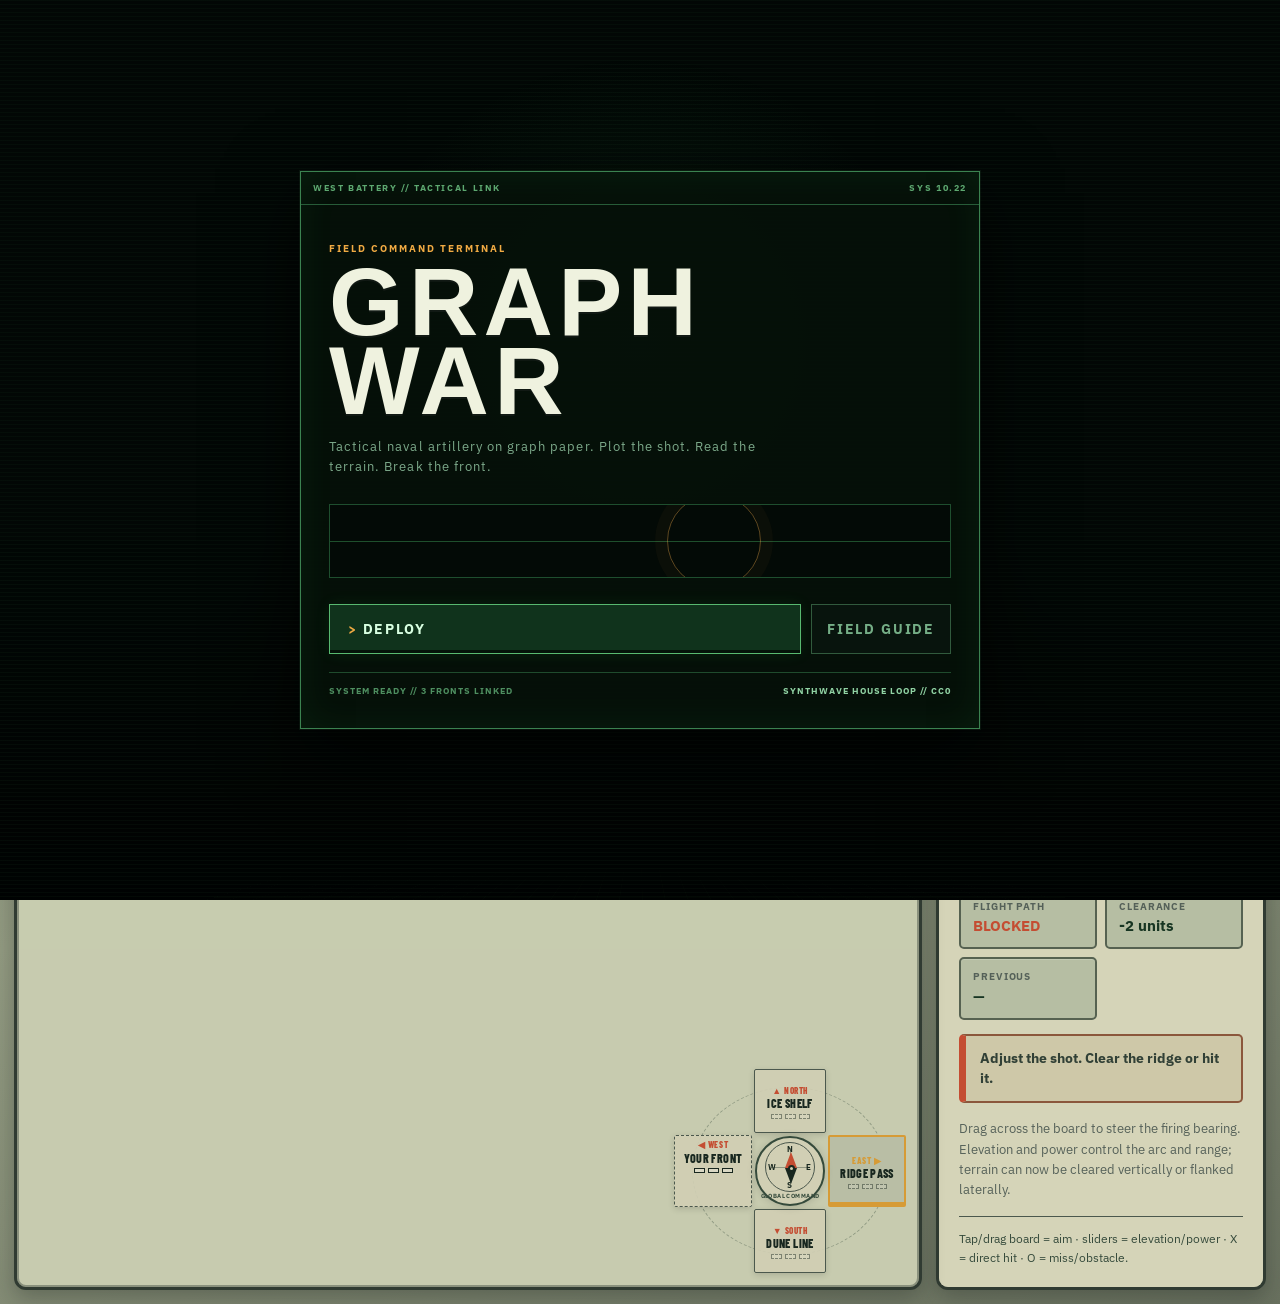
==== commit e807f177: "Add command terminal main screen and connect music system" ====
--- a/index.html
+++ b/index.html
@@ -3,7 +3,7 @@
 <head>
 <meta charset="utf-8">
 <meta name="viewport" content="width=device-width,initial-scale=1,viewport-fit=cover">
-<title>Graph War V0.10.21 — Retro Edge & Field Instrument</title>
+<title>Graph War V0.10.22 — Command Terminal & Soundtrack</title>
 <style>@import url('https://fonts.googleapis.com/css2?family=Barlow+Condensed:wght@600;700;800&family=IBM+Plex+Sans:wght@400;500;600;700&family=Oswald:wght@600;700&family=Rajdhani:wght@600;700&display=swap');:root{--page:#dce5ea;--panel:#fffaf0;--paper:#f7f1e4;--ink:#12375d;--ink2:#385f86;--red:#a33831;--muted:#58636b;--line:#b9ad92;--button:#eaf2f7;--accent:#cf7f3b;--chip:#e7edf1;--display:"Barlow Condensed",Impact,sans-serif;--ui:"IBM Plex Sans",system-ui,sans-serif}*{box-sizing:border-box}html,body{margin:0;min-height:100%;background:var(--page);color:#20313f;font-family:var(--ui);font-size:16px;line-height:1.5;-webkit-font-smoothing:antialiased;text-rendering:optimizeLegibility}button,input,select{font:inherit}main{max-width:1420px;margin:auto;padding:14px}.top{display:flex;justify-content:space-between;gap:18px;align-items:flex-end;margin-bottom:12px;padding:10px 12px;border-radius:10px;background:linear-gradient(180deg,rgba(255,255,255,.34),rgba(255,255,255,.08));border:1px solid rgba(255,255,255,.28);box-shadow:0 4px 14px rgba(20,30,38,.06)}h1{margin:0;color:var(--ink);font-family:var(--display);font-size:44px;line-height:.96;font-weight:800;letter-spacing:.02em;text-transform:uppercase}.version{display:inline-block;margin-left:10px;padding:5px 9px;border:1px solid var(--line);border-radius:4px;font-family:var(--ui);font-size:11px;font-weight:700;letter-spacing:.12em;vertical-align:middle;color:var(--ink2);background:rgba(255,255,255,.24)}.sub{margin-top:8px;color:var(--muted);font-size:16px;line-height:1.5;max-width:900px}.theme{display:flex;align-items:center;gap:10px;color:var(--ink);font-weight:700;font-size:13px;text-transform:uppercase;letter-spacing:.08em}.theme select{min-height:42px;padding:8px 12px;border:1.5px solid var(--ink2);border-radius:6px;background:var(--panel);color:var(--ink);font-size:14px;font-weight:600;text-transform:none;letter-spacing:0}.layout{display:grid;grid-template-columns:minmax(0,1fr) 330px;gap:14px}.stage{position:relative;min-height:720px;border:1px solid var(--line);border-radius:10px;overflow:hidden;background:var(--paper);box-shadow:0 5px 16px rgba(30,40,48,.10),inset 0 0 0 1px rgba(255,255,255,.12)}#scene{display:block;width:100%;height:720px;cursor:crosshair;touch-action:pan-y}.hud{position:absolute;inset:14px 16px auto 16px;display:flex;justify-content:space-between;gap:16px;pointer-events:none;color:var(--ink);font-family:var(--display);font-size:18px;line-height:1.15;font-weight:700;letter-spacing:.05em;text-transform:uppercase;text-shadow:0 1px 0 var(--paper)}.hud span{display:inline-block;margin-top:4px;font-family:var(--ui);font-weight:600;color:var(--muted);font-size:12px;letter-spacing:.06em}.callout{position:absolute;left:50%;top:14%;transform:translateX(-50%);font-family:var(--display);font-size:48px;line-height:1;font-weight:800;letter-spacing:.07em;text-transform:uppercase;color:var(--red);text-shadow:0 2px 0 var(--paper),0 0 18px rgba(163,56,49,.25);opacity:0;pointer-events:none}.callout.show{animation:pop .9s ease-out}@keyframes pop{0%{opacity:0;transform:translateX(-50%) scale(.8)}15%{opacity:1;transform:translateX(-50%) scale(1.08)}70%{opacity:1}100%{opacity:0}}.panel{background:var(--panel);border:1px solid var(--line);border-radius:10px;padding:0;overflow:hidden;box-shadow:0 8px 20px rgba(30,40,48,.14),inset 0 0 0 1px rgba(255,255,255,.10)}.panel h2{margin:0;color:var(--ink);font-family:var(--display);font-size:28px;line-height:1;font-weight:800;letter-spacing:.04em;text-transform:uppercase}.kicker{margin:6px 0 0;color:var(--red);font-size:12px;font-weight:700;letter-spacing:.09em;text-transform:uppercase}.control{margin:18px 0}label{display:flex;justify-content:space-between;align-items:baseline;color:var(--ink);font-size:14px;font-weight:700;margin-bottom:8px;text-transform:uppercase;letter-spacing:.08em}input[type=range]{width:100%;height:30px}.fire{width:100%;min-height:58px;border:1px solid color-mix(in srgb,var(--ink) 80%,black);border-radius:7px;background:var(--ink);color:var(--panel);font-family:var(--display);font-weight:800;font-size:22px;letter-spacing:.10em;text-transform:uppercase;cursor:pointer;box-shadow:inset 0 -3px 0 rgba(0,0,0,.18),0 3px 0 rgba(0,0,0,.10);transition:transform .12s ease,box-shadow .12s ease,filter .12s ease}.fire:hover{transform:translateY(-1px);filter:brightness(1.08);box-shadow:inset 0 -3px 0 rgba(0,0,0,.18),0 5px 12px rgba(0,0,0,.14)}.fire:active{transform:translateY(1px)}.fire:disabled{opacity:.45}.readout{display:grid;grid-template-columns:1fr 1fr;gap:8px;margin-top:18px;padding:0;border:0;background:transparent;font-size:13px;line-height:1.35}.readout .metric{padding:11px 12px;border:1px solid var(--line);border-radius:7px;background:rgba(255,255,255,.30);box-shadow:inset 0 1px 0 rgba(255,255,255,.18)}.readout .metric span{display:block;color:var(--muted);font-size:10px;font-weight:700;letter-spacing:.09em;text-transform:uppercase}.readout strong{display:block;margin-top:3px;color:var(--ink);font-size:15px;font-weight:750}.status{margin-top:14px;padding:13px 14px;border:1px solid rgba(163,56,49,.38);border-left:5px solid var(--red);border-radius:7px;background:rgba(163,56,49,.07);color:var(--red);font-weight:700;font-size:14px;line-height:1.4;text-align:left;min-height:54px}.note{margin-top:16px;color:var(--muted);font-size:13px;line-height:1.55}.legend{margin-top:16px;padding-top:13px;border-top:1px solid var(--line);color:var(--ink2);font-size:12px;line-height:1.55}body.blueprint{--page:#06131f;--panel:#0f2e47;--paper:#0b2538;--ink:#c4efff;--ink2:#6ed3ff;--red:#ff746e;--muted:#a7c7d5;--line:#356984;--button:#153d5a;--chip:#123b55;--display:"Rajdhani","Arial Narrow",sans-serif;--ui:"IBM Plex Sans",system-ui,sans-serif;color:#eaf8ff}body.warroom{--page:#080d0b;--panel:#101813;--paper:#0c1511;--ink:#b9f6cd;--ink2:#71c98d;--red:#ff665a;--muted:#789486;--line:#31523e;--button:#17251c;--chip:#142419;--display:"Rajdhani","Arial Narrow",sans-serif;--ui:"IBM Plex Sans",system-ui,sans-serif}body:not(.blueprint):not(.warroom){--page:#a9ad9a;--panel:#e7e4cf;--paper:#d9ddc5;--ink:#26392f;--ink2:#49604f;--red:#b34a32;--muted:#687269;--line:#69725f;--button:#c7cbb6;--accent:#c98a36;--chip:#cfd4bd;--display:"Barlow Condensed","Arial Narrow",sans-serif;--ui:"IBM Plex Sans",system-ui,sans-serif}.panelHead{padding:18px 20px 14px;border-bottom:1px solid var(--line);background:linear-gradient(180deg,rgba(255,255,255,.26),rgba(255,255,255,.02))}.panelBody{padding:18px 20px 20px}.dashTitle{display:flex;align-items:center;justify-content:space-between;gap:10px}.stateChip{padding:5px 8px;border:1px solid var(--line);border-radius:999px;background:var(--chip);color:var(--ink2);font-size:10px;font-weight:800;letter-spacing:.09em;text-transform:uppercase;white-space:nowrap;box-shadow:inset 0 1px 0 rgba(255,255,255,.25),0 0 0 0 rgba(255,255,255,0);animation:chipPulse 2.8s ease-in-out infinite}@keyframes chipPulse{0%,100%{box-shadow:inset 0 1px 0 rgba(255,255,255,.25),0 0 0 0 rgba(255,255,255,0)}50%{box-shadow:inset 0 1px 0 rgba(255,255,255,.25),0 0 0 4px rgba(255,255,255,.05)}}body.blueprint .stateChip{background:#123f5c;color:#9de5ff;border-color:#4b7991}body.warroom .stateChip{background:#c5bd9e;color:#263d28;border-color:#756f59}@media(max-width:900px){.top{align-items:flex-start;flex-direction:column}.layout{grid-template-columns:1fr}.stage{min-height:560px}#scene{height:560px}.panel{padding:16px}}</style>
 <style>.stage{isolation:isolate;}.stage>.frontbar.commandCompass{position:absolute;right:13px;bottom:14px;left:auto;top:auto;width:232px;height:204px;z-index:4;margin:0;padding:0;max-width:none;min-width:0;display:grid;grid-template-columns:1fr 72px 1fr;grid-template-rows:1fr 72px 1fr;grid-template-areas:". north ." "west hub east" ". south .";gap:2px;justify-items:stretch;align-items:stretch;background:rgba(0,0,0,0);pointer-events:none;}.stage>.frontbar.commandCompass:before{content:"";position:absolute;inset:18px;border:1px dashed var(--ink2);border-radius:50%;opacity:.35;pointer-events:none;}.commandCompass .north{grid-area:north;}.commandCompass .east{grid-area:east;}.commandCompass .south{grid-area:south;}.commandCompass .west{grid-area:west;}.commandCompass .compassBubble{grid-area:hub;}.stage .commandCompass .sectorPlaque{position:relative;z-index:1;width:auto;min-width:0;min-height:0;height:auto;margin:0;padding:2px 3px;border:1px solid var(--line);border-radius:2px;background:color-mix(in srgb,var(--panel) 90%,transparent);color:var(--ink);box-shadow:0 2px 6px rgba(0,0,0,.14);text-align:center;clip-path:none;pointer-events:auto;transition:filter .14s,background .14s;}.stage .commandCompass .sectorPlaque:after{display:none;}.stage .commandCompass .sectorPlaque:hover{transform:none;filter:brightness(1.1);}.stage .commandCompass .sectorPlaque.active{border:2px solid var(--red);background:var(--chip);box-shadow:0 0 0 1px var(--red);}.stage .commandCompass .sectorPlaque.home{cursor:default;border-style:dashed;}.stage .commandCompass .sectorPlaque .dir{display:block;font-size:9px;letter-spacing:.06em;margin:0;color:var(--red);}.stage .commandCompass .sectorPlaque strong{font-size:12px;display:block;line-height:1.05;margin:0;}.stage .commandCompass .sectorPlaque small{display:none;}.stage .commandCompass .sectorPlaque em{display:none;}.stage .commandCompass .sectorPlaque .fleetStrip{display:flex;justify-content:center;gap:3px;min-height:0;margin-top:4px;}.stage .commandCompass .sectorPlaque .shipAvatar{min-width:8px;width:11px;height:5px;padding:0;border:1px solid currentColor;display:block;border-radius:0;transform:none;box-shadow:none;overflow:hidden;}.stage .commandCompass .sectorPlaque .shipAvatar b,.stage .commandCompass .sectorPlaque .shipAvatar .hull,.stage .commandCompass .sectorPlaque .shipAvatar .pips,.stage .commandCompass .sectorPlaque .shipAvatar .stateText{display:none;}.stage .commandCompass .sectorPlaque .shipAvatar.contact{opacity:.45;border-style:dashed;}.stage .commandCompass .sectorPlaque .shipAvatar.damaged{background:#c98238;}.stage .commandCompass .sectorPlaque .shipAvatar.critical{background:var(--red);animation:none;}.stage .commandCompass .sectorPlaque .shipAvatar.sunk{opacity:.23;background:var(--muted);}.stage .commandCompass .compassBubble{display:flex;flex-direction:column;align-items:center;justify-content:center;width:70px;height:70px;min-height:0;align-self:center;justify-self:center;border:2px solid var(--ink2);border-radius:50%;background:var(--panel);color:var(--ink);position:relative;z-index:2;pointer-events:none;box-shadow:0 1px 8px rgba(0,0,0,.15);}.stage .commandCompass .compassRing{width:50px;height:50px;position:relative;border:1px solid var(--line);border-radius:50%;box-shadow:none;}.stage .commandCompass .compassRing:before,.stage .commandCompass .compassRing:after{content:"";position:absolute;background:var(--line);opacity:.5;}.stage .commandCompass .compassRing:before{height:1px;left:5px;right:5px;top:50%;}.stage .commandCompass .compassRing:after{width:1px;top:5px;bottom:5px;left:50%;}.stage .commandCompass .compassRing span{position:absolute;font:bold 8px var(--ui);color:var(--ink);}.stage .commandCompass .compassN{left:21px;top:1px;}.stage .commandCompass .compassS{left:21px;bottom:1px;}.stage .commandCompass .compassE{right:2px;top:19px;}.stage .commandCompass .compassW{left:2px;top:19px;}.stage .commandCompass .compassNeedle{position:absolute;left:19px;top:9px;width:12px;height:32px;background:linear-gradient(to bottom,var(--red) 0 50%,var(--ink) 50% 100%);clip-path:polygon(50% 0,100% 50%,50% 100%,0 50%);z-index:2;}.stage .commandCompass .compassPin{position:absolute;left:22px;top:22px;width:7px;height:7px;border:2px solid var(--ink);border-radius:50%;background:var(--panel);z-index:3;}.stage .commandCompass .commandCaption{font-size:6px;letter-spacing:.07em;font-weight:800;margin:1px 0 0;color:var(--ink2);}body.blueprint .stage .commandCompass .sectorPlaque{background:#163950;}body.blueprint .stage .commandCompass .sectorPlaque.active{background:#24516d;}body.warroom .stage .commandCompass .sectorPlaque{background:#e9e0c0;}body.warroom .stage .commandCompass .sectorPlaque.active{background:#d3c69d;}@media(max-width:750px){.stage>.frontbar.commandCompass{right:8px;bottom:8px;width:198px;height:176px;grid-template-columns:1fr 62px 1fr;grid-template-rows:1fr 62px 1fr;gap:2px;}.stage .commandCompass .compassBubble{width:60px;height:60px;}.stage .commandCompass .compassRing{transform:scale(.86);}.stage .commandCompass .sectorPlaque strong{font-size:11px;}.stage .commandCompass .sectorPlaque .dir{font-size:8px;}}</style>
 <style>.audioControls{margin:13px 0 2px;padding:10px 11px;border:1px solid var(--line);border-radius:7px;background:rgba(255,255,255,.18)}.audioToggle{width:100%;min-height:34px;border:1px solid var(--line);border-radius:5px;background:var(--button);color:var(--ink);font-size:12px;font-weight:800;letter-spacing:.06em;text-transform:uppercase;cursor:pointer}.volumeLabel{margin:8px 0 2px;font-size:10px;letter-spacing:.08em}#audioVolume{height:22px}body.blueprint .audioControls{background:rgba(8,25,38,.24)}body.warroom .audioControls{background:rgba(255,248,220,.18)}</style><style>.howTo{margin-top:14px;border:1px solid var(--line);border-radius:7px;background:rgba(255,255,255,.18);overflow:hidden}.howTo summary{cursor:pointer;padding:11px 12px;color:var(--ink);font-weight:800;font-size:12px;letter-spacing:.08em;text-transform:uppercase;user-select:none}.howToBody{padding:0 12px 11px;color:var(--muted);font-size:12px;line-height:1.45}.howToBody p{margin:7px 0}.howToBody strong{color:var(--ink)}.howToBody .tip{color:var(--ink2);font-weight:700}body.blueprint .howTo{background:rgba(8,25,38,.24)}body.warroom .howTo{background:rgba(255,248,220,.18)}@media(max-width:900px){main{padding:8px}h1{font-size:34px}.top{gap:10px;margin-bottom:8px;padding:9px}.sub{font-size:13px;line-height:1.4}.theme{width:100%;justify-content:space-between}.theme select{min-height:44px}.layout{grid-template-columns:1fr;gap:10px}.stage{min-height:520px;border-radius:7px}#scene{height:520px}.panel{border-radius:7px}.panelHead{padding:14px 16px 12px}.panelBody{padding:14px 16px 18px}.control{margin:14px 0}input[type=range]{height:38px}.fire{min-height:60px;font-size:22px}.readout{gap:6px}.readout .metric{padding:9px 10px}.status{margin-top:10px}.hud{inset:10px 10px auto 10px;font-size:15px}.hud span{font-size:10px}.stage>.frontbar.commandCompass{right:6px;bottom:6px;width:172px;height:150px;grid-template-columns:1fr 54px 1fr;grid-template-rows:1fr 54px 1fr}.stage .commandCompass .compassBubble{width:52px;height:52px}.stage .commandCompass .compassRing{transform:scale(.72)}.stage .commandCompass .sectorPlaque{padding:2px}.stage .commandCompass .sectorPlaque strong{font-size:10px}.stage .commandCompass .sectorPlaque .dir{font-size:7px}.stage .commandCompass .sectorPlaque em{font-size:7px}}@media(max-width:560px){h1{font-size:30px}.version{display:block;width:max-content;margin:7px 0 0}.stage{min-height:460px}#scene{height:460px}.callout{font-size:34px;top:18%}.readout{grid-template-columns:1fr 1fr}.audioControls{padding:9px}.audioToggle{min-height:42px}.stage>.frontbar.commandCompass{width:154px;height:136px;grid-template-columns:1fr 48px 1fr;grid-template-rows:1fr 48px 1fr;opacity:.88}.stage .commandCompass .compassBubble{width:46px;height:46px}.stage .commandCompass .compassRing{transform:scale(.62)}}@media(max-width:390px){main{padding:4px}.stage{min-height:420px}#scene{height:420px}.panelBody{padding:12px}.readout{font-size:12px}.stage>.frontbar.commandCompass{width:142px;height:126px}}</style>
@@ -17,13 +17,33 @@
 <style>@media(max-width:700px){#scene{touch-action:none}}</style>
 
 <style>body:not(.blueprint):not(.warroom){--page:#77806d;--panel:#d1cfb4;--paper:#c8ccb0;--ink:#18271f;--ink2:#354a3b;--red:#c44d32;--muted:#556159;--line:#4b584d;--button:#adb49a;--accent:#ee9d35;--chip:#b9bea5;background:linear-gradient(155deg,#6f7866,#939b82 50%,#69715f)}body:not(.blueprint):not(.warroom) .top{position:relative;border:2px solid #2a372e;border-radius:12px;background:linear-gradient(#34433a,#202d26);box-shadow:inset 0 0 0 2px #ffffff0f,0 8px 20px #141c1657}body:not(.blueprint):not(.warroom) .top:after{content:"TRI-SENSOR // BARO ALTI COMP";position:absolute;right:14px;top:6px;color:#91a695;font:800 8px var(--ui);letter-spacing:.14em}body:not(.blueprint):not(.warroom) h1{color:#eff2df;text-shadow:0 2px #111914}body:not(.blueprint):not(.warroom) .sub{color:#cfd7c8}body:not(.blueprint):not(.warroom) .version{background:#e39a35;color:#1c241e;border:2px solid #704b1e;border-radius:5px}body:not(.blueprint):not(.warroom) .theme{color:#e6ead9}body:not(.blueprint):not(.warroom) .theme select{background:#1e2c24;color:#e1eadc;border:2px solid #667667;border-radius:5px}body:not(.blueprint):not(.warroom) .stage,body:not(.blueprint):not(.warroom) .panel{border:3px solid #303b32;border-radius:12px;box-shadow:inset 0 0 0 2px #8b927e,0 8px 22px #141b164d}body:not(.blueprint):not(.warroom) .panelHead{position:relative;background:linear-gradient(#435246,#2d3b32);border-bottom:3px solid #202a23}body:not(.blueprint):not(.warroom) .panelHead:before{content:"NAV / RANGE / FIRE";position:absolute;right:12px;top:9px;color:#9ab09c;font:800 8px var(--ui);letter-spacing:.14em}body:not(.blueprint):not(.warroom) .panelHead h2{color:#eff3e0}body:not(.blueprint):not(.warroom) .panelBody{background:#d5d4b8}body:not(.blueprint):not(.warroom) .readout .metric{background:#b6bea3;border:2px solid #566251;border-radius:5px}body:not(.blueprint):not(.warroom) .readout strong{color:#173522}body:not(.blueprint):not(.warroom) .status{background:#cec8a8;border:2px solid #8b573c;border-left:7px solid #c44d32;border-radius:5px;color:#314036}body:not(.blueprint):not(.warroom) .mobileBattleControls{background:linear-gradient(#3d4d40fa,#28352dfa);border:2px solid #253128;border-radius:8px}body:not(.blueprint):not(.warroom) .mobileBattleControls label,body:not(.blueprint):not(.warroom) .mobileBattleControls strong{color:#eef2df}body:not(.blueprint):not(.warroom) .fire,body:not(.blueprint):not(.warroom) .mobileFire{background:linear-gradient(#385740,#21382a);color:#f2f6e9;border:2px solid #17261d;border-radius:6px}body:not(.blueprint):not(.warroom) input[type=range]{accent-color:#ee9d35}body:not(.blueprint):not(.warroom) .stateChip{background:#20382a;color:#c0e2c4;border:2px solid #344d39;border-radius:4px}body:not(.blueprint):not(.warroom) .audioControls,body:not(.blueprint):not(.warroom) .howTo{background:#c2c5aa;border:2px solid #576252;border-radius:6px}body.warroom{--page:#020705;--panel:#06110a;--paper:#051009;--ink:#d5ffdf;--ink2:#79dc95;--red:#ff5e52;--muted:#78a388;--line:#245234;--button:#102719;--chip:#0b2114;background:radial-gradient(circle at 50% -10%,#39c66426,transparent 31%),repeating-linear-gradient(#67ff9005 0 1px,transparent 1px 4px),#020604;color:#d5ffdf}body.warroom .top{position:relative;border:1px solid #2f6c43;border-radius:0;background:linear-gradient(#09170e,#050b07)}body.warroom .top:before{content:"TACTICAL LINK // CRT-9 // ENCRYPTED";position:absolute;right:14px;top:5px;color:#62b376;font:800 8px var(--ui);letter-spacing:.14em}body.warroom h1{color:#d8ffe1;text-shadow:0 0 16px #45ff7a38}body.warroom .sub{color:#86aa91}body.warroom .version{background:#2b0b08;color:#ff8c80;border:1px solid #a73a31;border-radius:0}body.warroom .theme{color:#8dc49d}body.warroom .theme select{background:#061009;color:#bdf4c9;border:1px solid #34774a;border-radius:0}body.warroom .stage,body.warroom .panel{border:1px solid #28643b;border-radius:0;background:#030a06}body.warroom .panelHead{position:relative;background:linear-gradient(#0b1e11,#07130b);border-bottom:1px solid #2d6d40}body.warroom .panelHead:before{content:">FIRE CONTROL // CHANNEL 04";position:absolute;right:12px;bottom:6px;color:#58ac6d;font:800 8px var(--ui);letter-spacing:.14em}body.warroom .panelHead h2{color:#d8ffe1}body.warroom .panelBody{background:#07110b!important;color:#c9f5d2!important}body.warroom .panelBody label,body.warroom .panelBody .volumeLabel,body.warroom .panelBody .howToBody,body.warroom .panelBody .howToBody p,body.warroom .panelBody .howToBody strong,body.warroom .panelBody .howTo summary{color:#bcebc7!important}body.warroom .readout .metric{background:#09180f!important;border:1px solid #306f43!important;border-radius:0}body.warroom .readout .metric span{color:#77b789!important}body.warroom .readout strong{color:#ceffd8!important}body.warroom .status{background:#140d0b!important;color:#ffc7c1!important;border:1px solid #81332c!important;border-left:5px solid #ff5e52!important;border-radius:0}body.warroom .audioControls,body.warroom .howTo{background:#07170d!important;border:1px solid #2c663b!important;border-radius:0;color:#c2edcc!important}body.warroom .audioToggle{background:#0a2112!important;color:#b0f7c0!important;border:1px solid #367f49!important;border-radius:0}body.warroom .mobileBattleControls{background:linear-gradient(#06140bfa,#030b06fa)!important;border:1px solid #357d49!important;border-radius:0}body.warroom .mobileBattleControls label,body.warroom .mobileBattleControls strong{color:#ccffd6!important}body.warroom input[type=range]{accent-color:#5df487}body.warroom .fire,body.warroom .mobileFire{background:linear-gradient(#11361d,#092312)!important;color:#ddffe5!important;border:1px solid #4fb96b!important;border-radius:0}body.warroom .stateChip{background:#082812!important;color:#77ffa0!important;border:1px solid #3aa955!important;border-radius:0}body.warroom .kicker{color:#ffb34e!important}body.warroom .stage .commandCompass .sectorPlaque{background:#041108f5!important;border:1px solid #2f7442!important;color:#bff9cb!important;border-radius:0}body.warroom .stage .commandCompass .sectorPlaque.active{background:#0a2b15!important;box-shadow:inset 0 -4px #f2a642!important}body.warroom .frontCard em{background:#092414!important;color:#7de49c!important}body.warroom .hud{color:#d5ffdf!important}body.warroom .hud span{color:#77b78a!important}</style>
+<link rel="stylesheet" href="assets/v01022.css?v=01022">
 </head>
 <body>
+<div id="bootScreen" role="dialog" aria-label="Graph War command terminal">
+  <div class="bootShell">
+    <div class="bootRail"><span>WEST BATTERY // TACTICAL LINK</span><span>SYS 10.22</span></div>
+    <div class="bootMain">
+      <div class="bootEyebrow">FIELD COMMAND TERMINAL</div>
+      <h1 class="bootTitle">GRAPH<br>WAR</h1>
+      <div class="bootTag">Tactical naval artillery on graph paper. Plot the shot. Read the terrain. Break the front.</div>
+      <div class="bootScope" aria-hidden="true"></div>
+      <div class="bootActions">
+        <button id="bootDeploy" class="bootDeploy" type="button">Deploy</button>
+        <button id="bootHelp" class="bootSecondary" type="button">Field guide</button>
+      </div>
+      <div class="bootStatus">
+        <span>SYSTEM READY // 3 FRONTS LINKED</span>
+        <span id="bootTrack" class="bootTrack">Synthwave House Loop // CC0</span>
+      </div>
+    </div>
+  </div>
+</div>
 <main>
   <div class="top">
     <div>
-      <h1>GRAPH WAR <span class="version">V0.10.21 RETRO EDGE</span></h1>
-      <div class="sub">Harder CRT War Room, rugged field-instrument Field Guide, and preserved direct-fire gameplay.</div>
+      <h1>GRAPH WAR <span class="version">V0.10.22 COMMAND LINK</span></h1>
+      <div class="sub">Command-terminal launch screen, independent music channel, and high-contrast War Room fire control.</div>
     </div>
     <div class="theme">
       <span>Theme</span>
@@ -37,7 +57,7 @@
 
   <div class="layout">
     <section class="stage" id="stage">
-      <canvas id="scene" aria-label="2.5D tactical firing board. Drag across the board to set bearing."></canvas>
+      <canvas id="scene" aria-label="2.5D tactical firing board. Tap or drag the battlefield to place the landing reticle."></canvas>
   <section class="frontbar commandCompass" aria-label="Four-front tactical compass">
     <button class="frontCard sectorPlaque north" data-front="north" aria-label="Select North Ice Shelf theater">
       <span class="dir">▲ NORTH</span><strong>Ice Shelf</strong><small>high cliffs · narrow clearance</small><div class="fleetStrip" id="northFleet"></div><em id="northIntel">No hits</em>
@@ -128,7 +148,7 @@
       <div class="note" id="terrainNote">Drag across the board to steer the firing bearing. Elevation and power control the arc and range; terrain can now be cleared vertically or flanked laterally.</div>
 
       <div class="legend">
-        Drag board = bearing · sliders = elevation/power · X = direct hit · O = miss/obstacle.
+        Tap/drag board = aim · sliders = elevation/power · X = direct hit · O = miss/obstacle.
       </div>
       </div>
     </aside>
@@ -1259,7 +1279,8 @@
 renderFleets();updateFrontIntel();updateReadout();updateAudioUi();updateFireUi();requestAnimationFrame(frame);
 })();
 </script>
+<script src="assets/v01022.js?v=01022"></script>
 </body>
 </html>
-<style>body.warroom .top{padding:12px 14px;background:linear-gradient(180deg,#1f2d21 0%,#29372b 100%);border-color:#596858;box-shadow:0 6px 18px rgba(10,18,11,.28),inset 0 -1px 0 rgba(255,255,255,.05)}body.warroom .panelHead{background:linear-gradient(180deg,#e8dfbf 0%,#ddd4b8 100%)}body.warroom .panelBody{background:#ece4c8}body.warroom .readout .metric{background:#f4ecd2;border-color:#7a765f}body.warroom .status{background:#f4e5d5;border-color:#9b4a43;border-left-color:var(--red)}body.warroom .theme{color:#f0e7c8}body.warroom .theme select{background:#f2ead0;color:#1d2e1e;border-color:#8e8a70}body.warroom .fire{background:linear-gradient(180deg,#2c4a2f 0%,#1e3521 100%);color:#fff3d2;border-color:#0e1d10;box-shadow:inset 0 -3px 0 rgba(0,0,0,.26),0 0 0 1px rgba(235,225,191,.10),0 4px 12px rgba(14,28,15,.24)}body.warroom .stage{border-color:#72705b}body.warroom .hud{color:#142717;text-shadow:0 1px 0 #e9dfc1}body.warroom .hud span{color:#455446}body.warroom .sub{color:#dfe8dc}body.warroom h1{color:#f0e7c8;text-shadow:0 2px 0 #0f1910}body.warroom .version{background:#8f2f2a;border-color:#b85a52;color:#fff2e8;box-shadow:0 0 14px rgba(143,47,42,.28)}body.blueprint .panelHead{background:linear-gradient(180deg,#153a55 0%,#102f48 100%)}body.blueprint .panelBody{background:#0f2e47}body.blueprint .readout .metric{background:#163d58;border-color:#3b6f88}body.blueprint .fire{background:linear-gradient(180deg,#a8ecff 0%,#75d9fa 100%);color:#082334;border-color:#62c6ed;box-shadow:0 0 18px rgba(105,200,240,.18),inset 0 -3px 0 rgba(0,0,0,.12)}body.blueprint .status{background:#3b5363;border-color:#ff8a84}</style>
+
 <style>.frontbar{display:grid;grid-template-columns:1fr 1fr 118px 1fr 1fr;gap:9px;align-items:stretch;margin:0 0 12px;}.frontCard{position:relative;min-height:84px;padding:10px 12px;border:1px solid var(--line);border-radius:9px;background:var(--panel);color:var(--ink);text-align:left;cursor:pointer;box-shadow:0 4px 12px rgba(30,40,48,.08);transition:transform .12s ease,border-color .12s ease,box-shadow .12s ease;}.frontCard:hover{transform:translateY(-1px);box-shadow:0 7px 16px rgba(30,40,48,.12)}.frontCard.active{border:2px solid var(--red);box-shadow:0 0 0 3px rgba(163,56,49,.08),0 7px 16px rgba(30,40,48,.12)}.frontCard.home{cursor:default;border-style:dashed}.frontCard .dir{display:block;font-family:var(--display);font-size:13px;font-weight:800;letter-spacing:.11em;color:var(--red)}.frontCard strong{display:block;margin-top:2px;font-family:var(--display);font-size:20px;line-height:1;font-weight:800;text-transform:uppercase;letter-spacing:.03em}.frontCard small{display:block;margin-top:5px;color:var(--muted);font-size:11px;line-height:1.3}.frontCard em{display:inline-block;margin-top:6px;padding:3px 6px;border-radius:999px;background:var(--chip);color:var(--ink2);font-style:normal;font-size:9px;font-weight:800;letter-spacing:.06em;text-transform:uppercase}.fleetStrip{display:flex;gap:6px;align-items:flex-end;margin-top:8px;min-height:41px}.shipAvatar{position:relative;display:inline-grid;grid-template-columns:auto 1fr;grid-template-rows:13px 9px 7px;gap:1px 4px;align-items:center;min-width:51px;padding:4px 5px 3px;border:1px solid var(--line);border-radius:6px;background:rgba(255,255,255,.22);color:var(--ink);overflow:visible;transition:transform .16s ease,box-shadow .16s ease,border-color .16s ease,opacity .16s ease}.shipAvatar b{font-family:var(--display);font-size:10px;line-height:1;letter-spacing:.06em}.shipAvatar .hull{position:relative;display:block;width:28px;height:7px;background:currentColor;clip-path:polygon(0 50%,18% 0,80% 0,100% 50%,78% 100%,15% 100%)}.shipAvatar .hull:after{content:"";position:absolute;left:10px;top:-3px;width:7px;height:3px;background:currentColor}.shipAvatar .pips{grid-column:1 / span 2;display:flex;gap:2px}.shipAvatar .pips i{display:block;width:6px;height:3px;border-radius:1px;background:currentColor;opacity:.22}.shipAvatar .pips i.live{opacity:.95}.shipAvatar .pips i.lost{background:var(--red);opacity:.72}.shipAvatar .stateText{grid-column:1 / span 2;font-size:6px;font-weight:800;line-height:1;letter-spacing:.11em;opacity:.58}.shipAvatar.contact{border-style:dashed;opacity:.76}.shipAvatar.contact .hull{opacity:.55}.shipAvatar.revealed{box-shadow:inset 0 1px 0 rgba(255,255,255,.2)}.shipAvatar.damaged{color:var(--accent);border-color:var(--accent);background:rgba(207,127,59,.10)}.shipAvatar.critical{color:var(--red);border-color:var(--red);background:rgba(163,56,49,.11);box-shadow:0 0 0 1px rgba(163,56,49,.10),0 0 10px rgba(163,56,49,.14);animation:criticalPulse 1.45s ease-in-out infinite}.shipAvatar.sunk{color:var(--muted);opacity:.42;transform:rotate(-4deg);border-style:dashed;filter:grayscale(.65)}.shipAvatar.sunk:after{content:"";position:absolute;left:3px;right:3px;top:50%;height:2px;background:var(--red);transform:rotate(-14deg);opacity:.85}.shipAvatar.justHit{animation:shipHit .85s ease-out}.shipAvatar .scar{position:absolute;left:9px;top:-5px;color:var(--red);font-size:15px;font-weight:900;line-height:1;transform:rotate(18deg);text-shadow:0 0 2px var(--panel)}.shipAvatar .smoke{position:absolute;right:-5px;top:-12px;color:var(--muted);font-size:10px;letter-spacing:-2px;opacity:.8;animation:smokeDrift 1.5s ease-in-out infinite}.shipAvatar .wreck{position:absolute;left:8px;top:-6px;color:var(--red);font-size:15px;font-weight:900;line-height:1}@keyframes shipHit{0%{transform:scale(1);box-shadow:0 0 0 rgba(0,0,0,0)}20%{transform:scale(1.12) rotate(-2deg);box-shadow:0 0 16px rgba(163,56,49,.45)}100%{transform:scale(1);}}@keyframes criticalPulse{0%,100%{box-shadow:0 0 0 1px rgba(163,56,49,.10),0 0 7px rgba(163,56,49,.10)}50%{box-shadow:0 0 0 1px rgba(163,56,49,.22),0 0 14px rgba(163,56,49,.26)}}@keyframes smokeDrift{0%,100%{transform:translate(0,1px);opacity:.45}50%{transform:translate(2px,-3px);opacity:.9}}body.blueprint .shipAvatar{background:rgba(8,25,38,.35)}body.warroom .shipAvatar{background:rgba(255,248,220,.28)}.globeMark{display:grid;place-items:center;align-content:center;min-height:84px;border:1px solid var(--line);border-radius:50%;background:radial-gradient(circle at 35% 30%,rgba(255,255,255,.55),rgba(255,255,255,.08) 45%,rgba(0,0,0,.05) 100%),var(--panel);color:var(--ink);box-shadow:0 4px 12px rgba(30,40,48,.08);text-align:center}.globeCore{font-size:24px;line-height:1}.globeMark span{font-size:8px;font-weight:800;letter-spacing:.11em;line-height:1.2}body.blueprint .frontCard{background:#0f2e47}body.blueprint .globeMark{background:radial-gradient(circle at 35% 30%,#1e5878,#0b2538 70%)}body.warroom .frontCard{background:#ece4c8}body.warroom .globeMark{background:radial-gradient(circle at 35% 30%,#f2ead0,#cfc5a3 70%)}@media(max-width:900px){.frontbar{grid-template-columns:1fr 1fr;}.globeMark{display:none}.frontCard{min-height:76px}}.stage:after{content:"";position:absolute;inset:0;pointer-events:none;background:linear-gradient(180deg,rgba(255,255,255,.025),rgba(255,255,255,0) 30%,rgba(0,0,0,.025));mix-blend-mode:soft-light;}.hud:before{content:"TACTICAL FEED";position:absolute;left:0;top:44px;font-family:var(--ui);font-size:9px;font-weight:800;letter-spacing:.14em;color:var(--red);opacity:.72;}.panelHead:after{content:"READY";position:absolute;right:20px;bottom:8px;font-size:9px;font-weight:800;letter-spacing:.12em;color:var(--red);opacity:.65;}.panelHead{position:relative}body.blueprint .stage:before{content:"";position:absolute;inset:0;pointer-events:none;background:repeating-linear-gradient(180deg,rgba(132,220,255,.025) 0 1px,transparent 1px 4px);z-index:2;}body.warroom .stage:before{content:"";position:absolute;inset:0;pointer-events:none;background:radial-gradient(circle at 50% 45%,rgba(255,245,205,.05),transparent 52%);z-index:2;}body.warroom .hud{color:#f2e8c9;text-shadow:0 1px 0 #111b12}body.warroom .hud span{color:#c6d2c2}body.warroom .panelHead:after{color:#8f2f2a}</style>
--- a/assets/v01022.css
+++ b/assets/v01022.css
@@ -0,0 +1,38 @@
+/* Graph War V0.10.22 — Command Terminal launch screen + music UI */
+#bootScreen{position:fixed;inset:0;z-index:1000;display:grid;place-items:center;overflow:hidden;background:#020705;color:#c9ffd6;font-family:"IBM Plex Sans",system-ui,sans-serif;transition:opacity .5s ease,visibility .5s ease}
+#bootScreen.dismissed{opacity:0;visibility:hidden;pointer-events:none}
+#bootScreen:before{content:"";position:absolute;inset:-12%;background:linear-gradient(rgba(75,255,128,.055) 1px,transparent 1px),linear-gradient(90deg,rgba(75,255,128,.055) 1px,transparent 1px);background-size:42px 42px;transform:perspective(430px) rotateX(61deg) translateY(28%);transform-origin:center bottom;mask-image:linear-gradient(to bottom,transparent 5%,#000 44%,#000 100%);animation:gridDrift 12s linear infinite}
+#bootScreen:after{content:"";position:absolute;inset:0;background:repeating-linear-gradient(180deg,#70ff9208 0 1px,transparent 1px 4px),radial-gradient(circle at 50% 38%,#2dc95d16,transparent 34%),linear-gradient(180deg,transparent 60%,#0009);pointer-events:none}
+@keyframes gridDrift{to{background-position:0 42px,42px 0}}
+.bootShell{position:relative;z-index:1;width:min(92vw,680px);border:1px solid #3b8250;background:#061009eF;box-shadow:0 0 0 1px #7dff9d10,0 22px 70px #000c,inset 0 0 38px #3aff7010}
+.bootRail{display:flex;justify-content:space-between;padding:9px 12px;border-bottom:1px solid #275c38;color:#5da870;font-size:9px;font-weight:800;letter-spacing:.18em}
+.bootMain{padding:36px 28px 30px}
+.bootEyebrow{color:#f0aa43;font-size:10px;font-weight:800;letter-spacing:.2em;margin-bottom:7px}
+.bootTitle{margin:0;font-family:"Rajdhani","Arial Narrow",sans-serif;font-size:clamp(58px,13vw,96px);font-weight:800;line-height:.82;letter-spacing:.055em;color:#d8ffe1;text-shadow:0 0 22px #59ff8424}
+.bootTag{margin:17px 0 28px;color:#7ca98a;font-size:13px;letter-spacing:.08em;max-width:480px}
+.bootScope{height:74px;margin:0 0 26px;border:1px solid #1e4e2e;position:relative;overflow:hidden;background:#030a06}
+.bootScope:before{content:"";position:absolute;left:0;right:0;top:50%;height:1px;background:#55d77955}
+.bootScope:after{content:"";position:absolute;width:92px;height:92px;border:1px solid #e6a44666;border-radius:50%;left:62%;top:50%;transform:translate(-50%,-50%);box-shadow:0 0 0 12px #e6a44608;animation:scopePulse 2.4s ease-in-out infinite}
+@keyframes scopePulse{50%{transform:translate(-50%,-50%) scale(1.14);opacity:.58}}
+.bootActions{display:grid;grid-template-columns:1fr auto;gap:10px}
+.bootDeploy,.bootSecondary{min-height:50px;border-radius:0;font:800 14px var(--ui);letter-spacing:.13em;text-transform:uppercase;cursor:pointer}
+.bootDeploy{border:1px solid #58b970;background:#10331c;color:#d8ffe1;box-shadow:inset 0 -3px #041209,0 0 16px #3cff6b14;text-align:left;padding:0 18px}
+.bootDeploy:before{content:"> ";color:#f0aa43}
+.bootSecondary{border:1px solid #315a3d;background:#08140d;color:#75ae86;padding:0 15px}
+.bootStatus{display:flex;justify-content:space-between;gap:14px;margin-top:18px;padding-top:11px;border-top:1px solid #1f4b2d;color:#4e8e60;font-size:9px;font-weight:700;letter-spacing:.11em;text-transform:uppercase}
+.bootTrack{color:#91d3a4}
+.musicPanel{margin-top:10px;padding-top:10px;border-top:1px solid var(--line)}
+.musicRow{display:grid;grid-template-columns:auto 1fr auto;gap:9px;align-items:center}
+.musicToggle{border:1px solid var(--line);background:var(--button);color:var(--ink);min-height:32px;padding:5px 8px;font-size:10px;font-weight:800;letter-spacing:.08em;text-transform:uppercase}
+.musicMeta{min-width:0;font-size:10px;color:var(--muted);white-space:nowrap;overflow:hidden;text-overflow:ellipsis}.musicMeta strong{display:block;color:var(--ink);font-size:11px}
+#musicVolume{width:100%;margin-top:8px}
+body.warroom .panel>.panelHead{background:#07160d!important;border-color:#2f6b40!important}
+body.warroom .panel>.panelBody{background:#07110b!important;color:#bcebc7!important}
+body.warroom .panel>.panelBody .control,body.warroom .panel>.panelBody .audioControls,body.warroom .panel>.panelBody .howTo,body.warroom .panel>.panelBody .readout,body.warroom .panel>.panelBody .legend,body.warroom .panel>.panelBody .note{color:#bcebc7!important}
+body.warroom .panel>.panelBody .metric{background:#09180f!important;border-color:#306f43!important}
+body.warroom .panel>.panelBody .metric span{color:#78b88a!important}
+body.warroom .panel>.panelBody .metric strong{color:#ceffd8!important}
+body.warroom .panel>.panelBody .note,body.warroom .panel>.panelBody .legend,body.warroom .panel>.panelBody .audioCredit{color:#729780!important}
+body.warroom .panel>.panelBody .howTo summary{background:#0a1c10!important;color:#c5f8cf!important}
+body.warroom .musicToggle{background:#0a2112;color:#b0f7c0;border-color:#367f49}
+@media(max-width:600px){.bootMain{padding:30px 19px 22px}.bootActions{grid-template-columns:1fr}.bootStatus{align-items:flex-start;flex-direction:column}.bootScope{height:64px}}
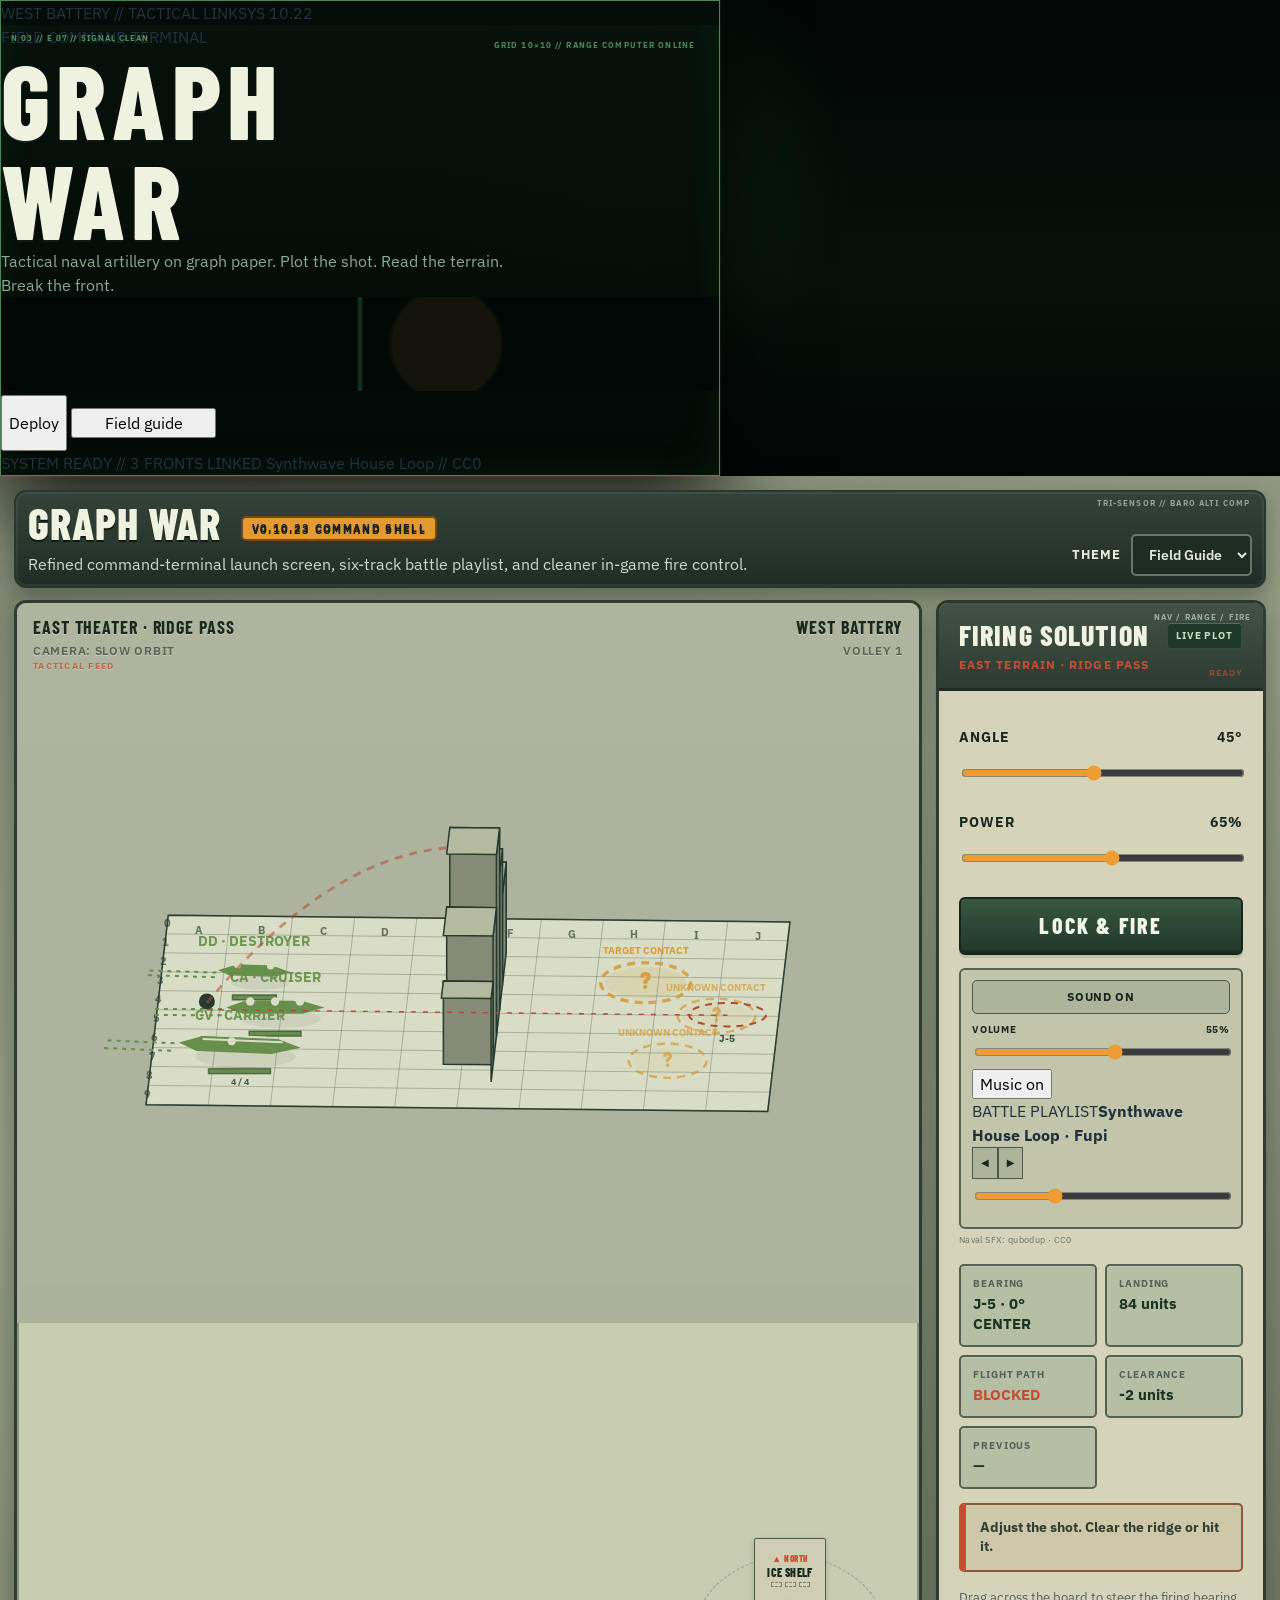
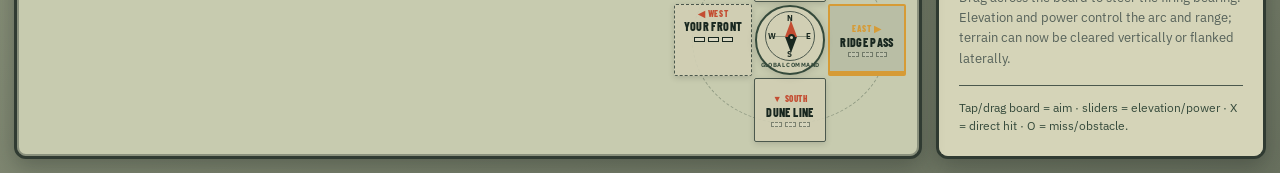
==== commit 6d42de75: "Refine command screen and move field guide out of gameplay" ====
--- a/index.html
+++ b/index.html
@@ -3,7 +3,7 @@
 <head>
 <meta charset="utf-8">
 <meta name="viewport" content="width=device-width,initial-scale=1,viewport-fit=cover">
-<title>Graph War V0.10.22 — Command Terminal & Soundtrack</title>
+<title>Graph War V0.10.23 — Command Shell & Battle Playlist</title>
 <style>@import url('https://fonts.googleapis.com/css2?family=Barlow+Condensed:wght@600;700;800&family=IBM+Plex+Sans:wght@400;500;600;700&family=Oswald:wght@600;700&family=Rajdhani:wght@600;700&display=swap');:root{--page:#dce5ea;--panel:#fffaf0;--paper:#f7f1e4;--ink:#12375d;--ink2:#385f86;--red:#a33831;--muted:#58636b;--line:#b9ad92;--button:#eaf2f7;--accent:#cf7f3b;--chip:#e7edf1;--display:"Barlow Condensed",Impact,sans-serif;--ui:"IBM Plex Sans",system-ui,sans-serif}*{box-sizing:border-box}html,body{margin:0;min-height:100%;background:var(--page);color:#20313f;font-family:var(--ui);font-size:16px;line-height:1.5;-webkit-font-smoothing:antialiased;text-rendering:optimizeLegibility}button,input,select{font:inherit}main{max-width:1420px;margin:auto;padding:14px}.top{display:flex;justify-content:space-between;gap:18px;align-items:flex-end;margin-bottom:12px;padding:10px 12px;border-radius:10px;background:linear-gradient(180deg,rgba(255,255,255,.34),rgba(255,255,255,.08));border:1px solid rgba(255,255,255,.28);box-shadow:0 4px 14px rgba(20,30,38,.06)}h1{margin:0;color:var(--ink);font-family:var(--display);font-size:44px;line-height:.96;font-weight:800;letter-spacing:.02em;text-transform:uppercase}.version{display:inline-block;margin-left:10px;padding:5px 9px;border:1px solid var(--line);border-radius:4px;font-family:var(--ui);font-size:11px;font-weight:700;letter-spacing:.12em;vertical-align:middle;color:var(--ink2);background:rgba(255,255,255,.24)}.sub{margin-top:8px;color:var(--muted);font-size:16px;line-height:1.5;max-width:900px}.theme{display:flex;align-items:center;gap:10px;color:var(--ink);font-weight:700;font-size:13px;text-transform:uppercase;letter-spacing:.08em}.theme select{min-height:42px;padding:8px 12px;border:1.5px solid var(--ink2);border-radius:6px;background:var(--panel);color:var(--ink);font-size:14px;font-weight:600;text-transform:none;letter-spacing:0}.layout{display:grid;grid-template-columns:minmax(0,1fr) 330px;gap:14px}.stage{position:relative;min-height:720px;border:1px solid var(--line);border-radius:10px;overflow:hidden;background:var(--paper);box-shadow:0 5px 16px rgba(30,40,48,.10),inset 0 0 0 1px rgba(255,255,255,.12)}#scene{display:block;width:100%;height:720px;cursor:crosshair;touch-action:pan-y}.hud{position:absolute;inset:14px 16px auto 16px;display:flex;justify-content:space-between;gap:16px;pointer-events:none;color:var(--ink);font-family:var(--display);font-size:18px;line-height:1.15;font-weight:700;letter-spacing:.05em;text-transform:uppercase;text-shadow:0 1px 0 var(--paper)}.hud span{display:inline-block;margin-top:4px;font-family:var(--ui);font-weight:600;color:var(--muted);font-size:12px;letter-spacing:.06em}.callout{position:absolute;left:50%;top:14%;transform:translateX(-50%);font-family:var(--display);font-size:48px;line-height:1;font-weight:800;letter-spacing:.07em;text-transform:uppercase;color:var(--red);text-shadow:0 2px 0 var(--paper),0 0 18px rgba(163,56,49,.25);opacity:0;pointer-events:none}.callout.show{animation:pop .9s ease-out}@keyframes pop{0%{opacity:0;transform:translateX(-50%) scale(.8)}15%{opacity:1;transform:translateX(-50%) scale(1.08)}70%{opacity:1}100%{opacity:0}}.panel{background:var(--panel);border:1px solid var(--line);border-radius:10px;padding:0;overflow:hidden;box-shadow:0 8px 20px rgba(30,40,48,.14),inset 0 0 0 1px rgba(255,255,255,.10)}.panel h2{margin:0;color:var(--ink);font-family:var(--display);font-size:28px;line-height:1;font-weight:800;letter-spacing:.04em;text-transform:uppercase}.kicker{margin:6px 0 0;color:var(--red);font-size:12px;font-weight:700;letter-spacing:.09em;text-transform:uppercase}.control{margin:18px 0}label{display:flex;justify-content:space-between;align-items:baseline;color:var(--ink);font-size:14px;font-weight:700;margin-bottom:8px;text-transform:uppercase;letter-spacing:.08em}input[type=range]{width:100%;height:30px}.fire{width:100%;min-height:58px;border:1px solid color-mix(in srgb,var(--ink) 80%,black);border-radius:7px;background:var(--ink);color:var(--panel);font-family:var(--display);font-weight:800;font-size:22px;letter-spacing:.10em;text-transform:uppercase;cursor:pointer;box-shadow:inset 0 -3px 0 rgba(0,0,0,.18),0 3px 0 rgba(0,0,0,.10);transition:transform .12s ease,box-shadow .12s ease,filter .12s ease}.fire:hover{transform:translateY(-1px);filter:brightness(1.08);box-shadow:inset 0 -3px 0 rgba(0,0,0,.18),0 5px 12px rgba(0,0,0,.14)}.fire:active{transform:translateY(1px)}.fire:disabled{opacity:.45}.readout{display:grid;grid-template-columns:1fr 1fr;gap:8px;margin-top:18px;padding:0;border:0;background:transparent;font-size:13px;line-height:1.35}.readout .metric{padding:11px 12px;border:1px solid var(--line);border-radius:7px;background:rgba(255,255,255,.30);box-shadow:inset 0 1px 0 rgba(255,255,255,.18)}.readout .metric span{display:block;color:var(--muted);font-size:10px;font-weight:700;letter-spacing:.09em;text-transform:uppercase}.readout strong{display:block;margin-top:3px;color:var(--ink);font-size:15px;font-weight:750}.status{margin-top:14px;padding:13px 14px;border:1px solid rgba(163,56,49,.38);border-left:5px solid var(--red);border-radius:7px;background:rgba(163,56,49,.07);color:var(--red);font-weight:700;font-size:14px;line-height:1.4;text-align:left;min-height:54px}.note{margin-top:16px;color:var(--muted);font-size:13px;line-height:1.55}.legend{margin-top:16px;padding-top:13px;border-top:1px solid var(--line);color:var(--ink2);font-size:12px;line-height:1.55}body.blueprint{--page:#06131f;--panel:#0f2e47;--paper:#0b2538;--ink:#c4efff;--ink2:#6ed3ff;--red:#ff746e;--muted:#a7c7d5;--line:#356984;--button:#153d5a;--chip:#123b55;--display:"Rajdhani","Arial Narrow",sans-serif;--ui:"IBM Plex Sans",system-ui,sans-serif;color:#eaf8ff}body.warroom{--page:#080d0b;--panel:#101813;--paper:#0c1511;--ink:#b9f6cd;--ink2:#71c98d;--red:#ff665a;--muted:#789486;--line:#31523e;--button:#17251c;--chip:#142419;--display:"Rajdhani","Arial Narrow",sans-serif;--ui:"IBM Plex Sans",system-ui,sans-serif}body:not(.blueprint):not(.warroom){--page:#a9ad9a;--panel:#e7e4cf;--paper:#d9ddc5;--ink:#26392f;--ink2:#49604f;--red:#b34a32;--muted:#687269;--line:#69725f;--button:#c7cbb6;--accent:#c98a36;--chip:#cfd4bd;--display:"Barlow Condensed","Arial Narrow",sans-serif;--ui:"IBM Plex Sans",system-ui,sans-serif}.panelHead{padding:18px 20px 14px;border-bottom:1px solid var(--line);background:linear-gradient(180deg,rgba(255,255,255,.26),rgba(255,255,255,.02))}.panelBody{padding:18px 20px 20px}.dashTitle{display:flex;align-items:center;justify-content:space-between;gap:10px}.stateChip{padding:5px 8px;border:1px solid var(--line);border-radius:999px;background:var(--chip);color:var(--ink2);font-size:10px;font-weight:800;letter-spacing:.09em;text-transform:uppercase;white-space:nowrap;box-shadow:inset 0 1px 0 rgba(255,255,255,.25),0 0 0 0 rgba(255,255,255,0);animation:chipPulse 2.8s ease-in-out infinite}@keyframes chipPulse{0%,100%{box-shadow:inset 0 1px 0 rgba(255,255,255,.25),0 0 0 0 rgba(255,255,255,0)}50%{box-shadow:inset 0 1px 0 rgba(255,255,255,.25),0 0 0 4px rgba(255,255,255,.05)}}body.blueprint .stateChip{background:#123f5c;color:#9de5ff;border-color:#4b7991}body.warroom .stateChip{background:#c5bd9e;color:#263d28;border-color:#756f59}@media(max-width:900px){.top{align-items:flex-start;flex-direction:column}.layout{grid-template-columns:1fr}.stage{min-height:560px}#scene{height:560px}.panel{padding:16px}}</style>
 <style>.stage{isolation:isolate;}.stage>.frontbar.commandCompass{position:absolute;right:13px;bottom:14px;left:auto;top:auto;width:232px;height:204px;z-index:4;margin:0;padding:0;max-width:none;min-width:0;display:grid;grid-template-columns:1fr 72px 1fr;grid-template-rows:1fr 72px 1fr;grid-template-areas:". north ." "west hub east" ". south .";gap:2px;justify-items:stretch;align-items:stretch;background:rgba(0,0,0,0);pointer-events:none;}.stage>.frontbar.commandCompass:before{content:"";position:absolute;inset:18px;border:1px dashed var(--ink2);border-radius:50%;opacity:.35;pointer-events:none;}.commandCompass .north{grid-area:north;}.commandCompass .east{grid-area:east;}.commandCompass .south{grid-area:south;}.commandCompass .west{grid-area:west;}.commandCompass .compassBubble{grid-area:hub;}.stage .commandCompass .sectorPlaque{position:relative;z-index:1;width:auto;min-width:0;min-height:0;height:auto;margin:0;padding:2px 3px;border:1px solid var(--line);border-radius:2px;background:color-mix(in srgb,var(--panel) 90%,transparent);color:var(--ink);box-shadow:0 2px 6px rgba(0,0,0,.14);text-align:center;clip-path:none;pointer-events:auto;transition:filter .14s,background .14s;}.stage .commandCompass .sectorPlaque:after{display:none;}.stage .commandCompass .sectorPlaque:hover{transform:none;filter:brightness(1.1);}.stage .commandCompass .sectorPlaque.active{border:2px solid var(--red);background:var(--chip);box-shadow:0 0 0 1px var(--red);}.stage .commandCompass .sectorPlaque.home{cursor:default;border-style:dashed;}.stage .commandCompass .sectorPlaque .dir{display:block;font-size:9px;letter-spacing:.06em;margin:0;color:var(--red);}.stage .commandCompass .sectorPlaque strong{font-size:12px;display:block;line-height:1.05;margin:0;}.stage .commandCompass .sectorPlaque small{display:none;}.stage .commandCompass .sectorPlaque em{display:none;}.stage .commandCompass .sectorPlaque .fleetStrip{display:flex;justify-content:center;gap:3px;min-height:0;margin-top:4px;}.stage .commandCompass .sectorPlaque .shipAvatar{min-width:8px;width:11px;height:5px;padding:0;border:1px solid currentColor;display:block;border-radius:0;transform:none;box-shadow:none;overflow:hidden;}.stage .commandCompass .sectorPlaque .shipAvatar b,.stage .commandCompass .sectorPlaque .shipAvatar .hull,.stage .commandCompass .sectorPlaque .shipAvatar .pips,.stage .commandCompass .sectorPlaque .shipAvatar .stateText{display:none;}.stage .commandCompass .sectorPlaque .shipAvatar.contact{opacity:.45;border-style:dashed;}.stage .commandCompass .sectorPlaque .shipAvatar.damaged{background:#c98238;}.stage .commandCompass .sectorPlaque .shipAvatar.critical{background:var(--red);animation:none;}.stage .commandCompass .sectorPlaque .shipAvatar.sunk{opacity:.23;background:var(--muted);}.stage .commandCompass .compassBubble{display:flex;flex-direction:column;align-items:center;justify-content:center;width:70px;height:70px;min-height:0;align-self:center;justify-self:center;border:2px solid var(--ink2);border-radius:50%;background:var(--panel);color:var(--ink);position:relative;z-index:2;pointer-events:none;box-shadow:0 1px 8px rgba(0,0,0,.15);}.stage .commandCompass .compassRing{width:50px;height:50px;position:relative;border:1px solid var(--line);border-radius:50%;box-shadow:none;}.stage .commandCompass .compassRing:before,.stage .commandCompass .compassRing:after{content:"";position:absolute;background:var(--line);opacity:.5;}.stage .commandCompass .compassRing:before{height:1px;left:5px;right:5px;top:50%;}.stage .commandCompass .compassRing:after{width:1px;top:5px;bottom:5px;left:50%;}.stage .commandCompass .compassRing span{position:absolute;font:bold 8px var(--ui);color:var(--ink);}.stage .commandCompass .compassN{left:21px;top:1px;}.stage .commandCompass .compassS{left:21px;bottom:1px;}.stage .commandCompass .compassE{right:2px;top:19px;}.stage .commandCompass .compassW{left:2px;top:19px;}.stage .commandCompass .compassNeedle{position:absolute;left:19px;top:9px;width:12px;height:32px;background:linear-gradient(to bottom,var(--red) 0 50%,var(--ink) 50% 100%);clip-path:polygon(50% 0,100% 50%,50% 100%,0 50%);z-index:2;}.stage .commandCompass .compassPin{position:absolute;left:22px;top:22px;width:7px;height:7px;border:2px solid var(--ink);border-radius:50%;background:var(--panel);z-index:3;}.stage .commandCompass .commandCaption{font-size:6px;letter-spacing:.07em;font-weight:800;margin:1px 0 0;color:var(--ink2);}body.blueprint .stage .commandCompass .sectorPlaque{background:#163950;}body.blueprint .stage .commandCompass .sectorPlaque.active{background:#24516d;}body.warroom .stage .commandCompass .sectorPlaque{background:#e9e0c0;}body.warroom .stage .commandCompass .sectorPlaque.active{background:#d3c69d;}@media(max-width:750px){.stage>.frontbar.commandCompass{right:8px;bottom:8px;width:198px;height:176px;grid-template-columns:1fr 62px 1fr;grid-template-rows:1fr 62px 1fr;gap:2px;}.stage .commandCompass .compassBubble{width:60px;height:60px;}.stage .commandCompass .compassRing{transform:scale(.86);}.stage .commandCompass .sectorPlaque strong{font-size:11px;}.stage .commandCompass .sectorPlaque .dir{font-size:8px;}}</style>
 <style>.audioControls{margin:13px 0 2px;padding:10px 11px;border:1px solid var(--line);border-radius:7px;background:rgba(255,255,255,.18)}.audioToggle{width:100%;min-height:34px;border:1px solid var(--line);border-radius:5px;background:var(--button);color:var(--ink);font-size:12px;font-weight:800;letter-spacing:.06em;text-transform:uppercase;cursor:pointer}.volumeLabel{margin:8px 0 2px;font-size:10px;letter-spacing:.08em}#audioVolume{height:22px}body.blueprint .audioControls{background:rgba(8,25,38,.24)}body.warroom .audioControls{background:rgba(255,248,220,.18)}</style><style>.howTo{margin-top:14px;border:1px solid var(--line);border-radius:7px;background:rgba(255,255,255,.18);overflow:hidden}.howTo summary{cursor:pointer;padding:11px 12px;color:var(--ink);font-weight:800;font-size:12px;letter-spacing:.08em;text-transform:uppercase;user-select:none}.howToBody{padding:0 12px 11px;color:var(--muted);font-size:12px;line-height:1.45}.howToBody p{margin:7px 0}.howToBody strong{color:var(--ink)}.howToBody .tip{color:var(--ink2);font-weight:700}body.blueprint .howTo{background:rgba(8,25,38,.24)}body.warroom .howTo{background:rgba(255,248,220,.18)}@media(max-width:900px){main{padding:8px}h1{font-size:34px}.top{gap:10px;margin-bottom:8px;padding:9px}.sub{font-size:13px;line-height:1.4}.theme{width:100%;justify-content:space-between}.theme select{min-height:44px}.layout{grid-template-columns:1fr;gap:10px}.stage{min-height:520px;border-radius:7px}#scene{height:520px}.panel{border-radius:7px}.panelHead{padding:14px 16px 12px}.panelBody{padding:14px 16px 18px}.control{margin:14px 0}input[type=range]{height:38px}.fire{min-height:60px;font-size:22px}.readout{gap:6px}.readout .metric{padding:9px 10px}.status{margin-top:10px}.hud{inset:10px 10px auto 10px;font-size:15px}.hud span{font-size:10px}.stage>.frontbar.commandCompass{right:6px;bottom:6px;width:172px;height:150px;grid-template-columns:1fr 54px 1fr;grid-template-rows:1fr 54px 1fr}.stage .commandCompass .compassBubble{width:52px;height:52px}.stage .commandCompass .compassRing{transform:scale(.72)}.stage .commandCompass .sectorPlaque{padding:2px}.stage .commandCompass .sectorPlaque strong{font-size:10px}.stage .commandCompass .sectorPlaque .dir{font-size:7px}.stage .commandCompass .sectorPlaque em{font-size:7px}}@media(max-width:560px){h1{font-size:30px}.version{display:block;width:max-content;margin:7px 0 0}.stage{min-height:460px}#scene{height:460px}.callout{font-size:34px;top:18%}.readout{grid-template-columns:1fr 1fr}.audioControls{padding:9px}.audioToggle{min-height:42px}.stage>.frontbar.commandCompass{width:154px;height:136px;grid-template-columns:1fr 48px 1fr;grid-template-rows:1fr 48px 1fr;opacity:.88}.stage .commandCompass .compassBubble{width:46px;height:46px}.stage .commandCompass .compassRing{transform:scale(.62)}}@media(max-width:390px){main{padding:4px}.stage{min-height:420px}#scene{height:420px}.panelBody{padding:12px}.readout{font-size:12px}.stage>.frontbar.commandCompass{width:142px;height:126px}}</style>
@@ -17,7 +17,7 @@
 <style>@media(max-width:700px){#scene{touch-action:none}}</style>
 
 <style>body:not(.blueprint):not(.warroom){--page:#77806d;--panel:#d1cfb4;--paper:#c8ccb0;--ink:#18271f;--ink2:#354a3b;--red:#c44d32;--muted:#556159;--line:#4b584d;--button:#adb49a;--accent:#ee9d35;--chip:#b9bea5;background:linear-gradient(155deg,#6f7866,#939b82 50%,#69715f)}body:not(.blueprint):not(.warroom) .top{position:relative;border:2px solid #2a372e;border-radius:12px;background:linear-gradient(#34433a,#202d26);box-shadow:inset 0 0 0 2px #ffffff0f,0 8px 20px #141c1657}body:not(.blueprint):not(.warroom) .top:after{content:"TRI-SENSOR // BARO ALTI COMP";position:absolute;right:14px;top:6px;color:#91a695;font:800 8px var(--ui);letter-spacing:.14em}body:not(.blueprint):not(.warroom) h1{color:#eff2df;text-shadow:0 2px #111914}body:not(.blueprint):not(.warroom) .sub{color:#cfd7c8}body:not(.blueprint):not(.warroom) .version{background:#e39a35;color:#1c241e;border:2px solid #704b1e;border-radius:5px}body:not(.blueprint):not(.warroom) .theme{color:#e6ead9}body:not(.blueprint):not(.warroom) .theme select{background:#1e2c24;color:#e1eadc;border:2px solid #667667;border-radius:5px}body:not(.blueprint):not(.warroom) .stage,body:not(.blueprint):not(.warroom) .panel{border:3px solid #303b32;border-radius:12px;box-shadow:inset 0 0 0 2px #8b927e,0 8px 22px #141b164d}body:not(.blueprint):not(.warroom) .panelHead{position:relative;background:linear-gradient(#435246,#2d3b32);border-bottom:3px solid #202a23}body:not(.blueprint):not(.warroom) .panelHead:before{content:"NAV / RANGE / FIRE";position:absolute;right:12px;top:9px;color:#9ab09c;font:800 8px var(--ui);letter-spacing:.14em}body:not(.blueprint):not(.warroom) .panelHead h2{color:#eff3e0}body:not(.blueprint):not(.warroom) .panelBody{background:#d5d4b8}body:not(.blueprint):not(.warroom) .readout .metric{background:#b6bea3;border:2px solid #566251;border-radius:5px}body:not(.blueprint):not(.warroom) .readout strong{color:#173522}body:not(.blueprint):not(.warroom) .status{background:#cec8a8;border:2px solid #8b573c;border-left:7px solid #c44d32;border-radius:5px;color:#314036}body:not(.blueprint):not(.warroom) .mobileBattleControls{background:linear-gradient(#3d4d40fa,#28352dfa);border:2px solid #253128;border-radius:8px}body:not(.blueprint):not(.warroom) .mobileBattleControls label,body:not(.blueprint):not(.warroom) .mobileBattleControls strong{color:#eef2df}body:not(.blueprint):not(.warroom) .fire,body:not(.blueprint):not(.warroom) .mobileFire{background:linear-gradient(#385740,#21382a);color:#f2f6e9;border:2px solid #17261d;border-radius:6px}body:not(.blueprint):not(.warroom) input[type=range]{accent-color:#ee9d35}body:not(.blueprint):not(.warroom) .stateChip{background:#20382a;color:#c0e2c4;border:2px solid #344d39;border-radius:4px}body:not(.blueprint):not(.warroom) .audioControls,body:not(.blueprint):not(.warroom) .howTo{background:#c2c5aa;border:2px solid #576252;border-radius:6px}body.warroom{--page:#020705;--panel:#06110a;--paper:#051009;--ink:#d5ffdf;--ink2:#79dc95;--red:#ff5e52;--muted:#78a388;--line:#245234;--button:#102719;--chip:#0b2114;background:radial-gradient(circle at 50% -10%,#39c66426,transparent 31%),repeating-linear-gradient(#67ff9005 0 1px,transparent 1px 4px),#020604;color:#d5ffdf}body.warroom .top{position:relative;border:1px solid #2f6c43;border-radius:0;background:linear-gradient(#09170e,#050b07)}body.warroom .top:before{content:"TACTICAL LINK // CRT-9 // ENCRYPTED";position:absolute;right:14px;top:5px;color:#62b376;font:800 8px var(--ui);letter-spacing:.14em}body.warroom h1{color:#d8ffe1;text-shadow:0 0 16px #45ff7a38}body.warroom .sub{color:#86aa91}body.warroom .version{background:#2b0b08;color:#ff8c80;border:1px solid #a73a31;border-radius:0}body.warroom .theme{color:#8dc49d}body.warroom .theme select{background:#061009;color:#bdf4c9;border:1px solid #34774a;border-radius:0}body.warroom .stage,body.warroom .panel{border:1px solid #28643b;border-radius:0;background:#030a06}body.warroom .panelHead{position:relative;background:linear-gradient(#0b1e11,#07130b);border-bottom:1px solid #2d6d40}body.warroom .panelHead:before{content:">FIRE CONTROL // CHANNEL 04";position:absolute;right:12px;bottom:6px;color:#58ac6d;font:800 8px var(--ui);letter-spacing:.14em}body.warroom .panelHead h2{color:#d8ffe1}body.warroom .panelBody{background:#07110b!important;color:#c9f5d2!important}body.warroom .panelBody label,body.warroom .panelBody .volumeLabel,body.warroom .panelBody .howToBody,body.warroom .panelBody .howToBody p,body.warroom .panelBody .howToBody strong,body.warroom .panelBody .howTo summary{color:#bcebc7!important}body.warroom .readout .metric{background:#09180f!important;border:1px solid #306f43!important;border-radius:0}body.warroom .readout .metric span{color:#77b789!important}body.warroom .readout strong{color:#ceffd8!important}body.warroom .status{background:#140d0b!important;color:#ffc7c1!important;border:1px solid #81332c!important;border-left:5px solid #ff5e52!important;border-radius:0}body.warroom .audioControls,body.warroom .howTo{background:#07170d!important;border:1px solid #2c663b!important;border-radius:0;color:#c2edcc!important}body.warroom .audioToggle{background:#0a2112!important;color:#b0f7c0!important;border:1px solid #367f49!important;border-radius:0}body.warroom .mobileBattleControls{background:linear-gradient(#06140bfa,#030b06fa)!important;border:1px solid #357d49!important;border-radius:0}body.warroom .mobileBattleControls label,body.warroom .mobileBattleControls strong{color:#ccffd6!important}body.warroom input[type=range]{accent-color:#5df487}body.warroom .fire,body.warroom .mobileFire{background:linear-gradient(#11361d,#092312)!important;color:#ddffe5!important;border:1px solid #4fb96b!important;border-radius:0}body.warroom .stateChip{background:#082812!important;color:#77ffa0!important;border:1px solid #3aa955!important;border-radius:0}body.warroom .kicker{color:#ffb34e!important}body.warroom .stage .commandCompass .sectorPlaque{background:#041108f5!important;border:1px solid #2f7442!important;color:#bff9cb!important;border-radius:0}body.warroom .stage .commandCompass .sectorPlaque.active{background:#0a2b15!important;box-shadow:inset 0 -4px #f2a642!important}body.warroom .frontCard em{background:#092414!important;color:#7de49c!important}body.warroom .hud{color:#d5ffdf!important}body.warroom .hud span{color:#77b78a!important}</style>
-<link rel="stylesheet" href="assets/v01022.css?v=01022">
+<link rel="stylesheet" href="assets/v01023.css?v=01023">
 </head>
 <body>
 <div id="bootScreen" role="dialog" aria-label="Graph War command terminal">
@@ -36,14 +36,24 @@
         <span>SYSTEM READY // 3 FRONTS LINKED</span>
         <span id="bootTrack" class="bootTrack">Synthwave House Loop // CC0</span>
       </div>
+      <section id="bootManual" class="bootManual" aria-label="Field guide instructions">
+        <div class="bootManualHead"><span>FIELD GUIDE // QUICK START</span><button id="bootManualClose" class="bootManualClose" type="button">CLOSE ×</button></div>
+        <div class="bootManualGrid">
+          <div class="bootManualCard"><b>01 // SELECT FRONT</b><span>Choose North, East, or South from the command ring.</span></div>
+          <div class="bootManualCard"><b>02 // PLOT IMPACT</b><span>Tap or drag the battlefield to place the landing reticle directly on a grid square.</span></div>
+          <div class="bootManualCard"><b>03 // SHAPE THE ARC</b><span>Adjust Angle and Power. Terrain can block the trajectory or be damaged and destroyed.</span></div>
+          <div class="bootManualCard"><b>04 // FIRE & READ</b><span>Hits tighten enemy intel. Every third shot becomes a three-coordinate salvo.</span></div>
+        </div>
+        <div class="bootManualTip">TIP // Damage cover to improve reconnaissance. X marks confirmed hits; circles mark misses or terrain strikes.</div>
+      </section>
     </div>
   </div>
 </div>
 <main>
   <div class="top">
     <div>
-      <h1>GRAPH WAR <span class="version">V0.10.22 COMMAND LINK</span></h1>
-      <div class="sub">Command-terminal launch screen, independent music channel, and high-contrast War Room fire control.</div>
+      <h1>GRAPH WAR <span class="version">V0.10.23 COMMAND SHELL</span></h1>
+      <div class="sub">Refined command-terminal launch screen, six-track battle playlist, and cleaner in-game fire control.</div>
     </div>
     <div class="theme">
       <span>Theme</span>
@@ -124,18 +134,6 @@
       </div>
 
       <div class="audioCredit">Naval SFX: qubodup · CC0</div>
-      <details class="howTo">
-        <summary>How to play</summary>
-        <div class="howToBody">
-          <p><strong>1.</strong> Pick North, East, or South from the command ring.</p>
-          <p><strong>2.</strong> Drag across the board to set bearing.</p>
-          <p><strong>3.</strong> Adjust angle and power to clear terrain.</p>
-          <p><strong>4.</strong> Fire. X marks hits; circles mark misses or blocked shots.</p>
-          <p><strong>5.</strong> Sink enemy ships before return fire destroys the West fleet.</p>
-          <p class="tip">Tip: damaged enemy fleets return fire less accurately.</p>
-        </div>
-      </details>
-
       <div class="readout">
         <div class="metric"><span>Bearing</span><strong id="bearingVal">0°</strong></div><div class="metric"><span>Landing</span><strong id="rangeVal">—</strong></div>
         <div class="metric"><span>Flight path</span><strong id="pathVal">—</strong></div>
@@ -1279,8 +1277,9 @@
 renderFleets();updateFrontIntel();updateReadout();updateAudioUi();updateFireUi();requestAnimationFrame(frame);
 })();
 </script>
-<script src="assets/v01022.js?v=01022"></script>
+<script src="assets/v01023.js?v=01023"></script>
 </body>
+<!-- pages-deploy-kick: v0.10.23 -->
 </html>
 
 <style>.frontbar{display:grid;grid-template-columns:1fr 1fr 118px 1fr 1fr;gap:9px;align-items:stretch;margin:0 0 12px;}.frontCard{position:relative;min-height:84px;padding:10px 12px;border:1px solid var(--line);border-radius:9px;background:var(--panel);color:var(--ink);text-align:left;cursor:pointer;box-shadow:0 4px 12px rgba(30,40,48,.08);transition:transform .12s ease,border-color .12s ease,box-shadow .12s ease;}.frontCard:hover{transform:translateY(-1px);box-shadow:0 7px 16px rgba(30,40,48,.12)}.frontCard.active{border:2px solid var(--red);box-shadow:0 0 0 3px rgba(163,56,49,.08),0 7px 16px rgba(30,40,48,.12)}.frontCard.home{cursor:default;border-style:dashed}.frontCard .dir{display:block;font-family:var(--display);font-size:13px;font-weight:800;letter-spacing:.11em;color:var(--red)}.frontCard strong{display:block;margin-top:2px;font-family:var(--display);font-size:20px;line-height:1;font-weight:800;text-transform:uppercase;letter-spacing:.03em}.frontCard small{display:block;margin-top:5px;color:var(--muted);font-size:11px;line-height:1.3}.frontCard em{display:inline-block;margin-top:6px;padding:3px 6px;border-radius:999px;background:var(--chip);color:var(--ink2);font-style:normal;font-size:9px;font-weight:800;letter-spacing:.06em;text-transform:uppercase}.fleetStrip{display:flex;gap:6px;align-items:flex-end;margin-top:8px;min-height:41px}.shipAvatar{position:relative;display:inline-grid;grid-template-columns:auto 1fr;grid-template-rows:13px 9px 7px;gap:1px 4px;align-items:center;min-width:51px;padding:4px 5px 3px;border:1px solid var(--line);border-radius:6px;background:rgba(255,255,255,.22);color:var(--ink);overflow:visible;transition:transform .16s ease,box-shadow .16s ease,border-color .16s ease,opacity .16s ease}.shipAvatar b{font-family:var(--display);font-size:10px;line-height:1;letter-spacing:.06em}.shipAvatar .hull{position:relative;display:block;width:28px;height:7px;background:currentColor;clip-path:polygon(0 50%,18% 0,80% 0,100% 50%,78% 100%,15% 100%)}.shipAvatar .hull:after{content:"";position:absolute;left:10px;top:-3px;width:7px;height:3px;background:currentColor}.shipAvatar .pips{grid-column:1 / span 2;display:flex;gap:2px}.shipAvatar .pips i{display:block;width:6px;height:3px;border-radius:1px;background:currentColor;opacity:.22}.shipAvatar .pips i.live{opacity:.95}.shipAvatar .pips i.lost{background:var(--red);opacity:.72}.shipAvatar .stateText{grid-column:1 / span 2;font-size:6px;font-weight:800;line-height:1;letter-spacing:.11em;opacity:.58}.shipAvatar.contact{border-style:dashed;opacity:.76}.shipAvatar.contact .hull{opacity:.55}.shipAvatar.revealed{box-shadow:inset 0 1px 0 rgba(255,255,255,.2)}.shipAvatar.damaged{color:var(--accent);border-color:var(--accent);background:rgba(207,127,59,.10)}.shipAvatar.critical{color:var(--red);border-color:var(--red);background:rgba(163,56,49,.11);box-shadow:0 0 0 1px rgba(163,56,49,.10),0 0 10px rgba(163,56,49,.14);animation:criticalPulse 1.45s ease-in-out infinite}.shipAvatar.sunk{color:var(--muted);opacity:.42;transform:rotate(-4deg);border-style:dashed;filter:grayscale(.65)}.shipAvatar.sunk:after{content:"";position:absolute;left:3px;right:3px;top:50%;height:2px;background:var(--red);transform:rotate(-14deg);opacity:.85}.shipAvatar.justHit{animation:shipHit .85s ease-out}.shipAvatar .scar{position:absolute;left:9px;top:-5px;color:var(--red);font-size:15px;font-weight:900;line-height:1;transform:rotate(18deg);text-shadow:0 0 2px var(--panel)}.shipAvatar .smoke{position:absolute;right:-5px;top:-12px;color:var(--muted);font-size:10px;letter-spacing:-2px;opacity:.8;animation:smokeDrift 1.5s ease-in-out infinite}.shipAvatar .wreck{position:absolute;left:8px;top:-6px;color:var(--red);font-size:15px;font-weight:900;line-height:1}@keyframes shipHit{0%{transform:scale(1);box-shadow:0 0 0 rgba(0,0,0,0)}20%{transform:scale(1.12) rotate(-2deg);box-shadow:0 0 16px rgba(163,56,49,.45)}100%{transform:scale(1);}}@keyframes criticalPulse{0%,100%{box-shadow:0 0 0 1px rgba(163,56,49,.10),0 0 7px rgba(163,56,49,.10)}50%{box-shadow:0 0 0 1px rgba(163,56,49,.22),0 0 14px rgba(163,56,49,.26)}}@keyframes smokeDrift{0%,100%{transform:translate(0,1px);opacity:.45}50%{transform:translate(2px,-3px);opacity:.9}}body.blueprint .shipAvatar{background:rgba(8,25,38,.35)}body.warroom .shipAvatar{background:rgba(255,248,220,.28)}.globeMark{display:grid;place-items:center;align-content:center;min-height:84px;border:1px solid var(--line);border-radius:50%;background:radial-gradient(circle at 35% 30%,rgba(255,255,255,.55),rgba(255,255,255,.08) 45%,rgba(0,0,0,.05) 100%),var(--panel);color:var(--ink);box-shadow:0 4px 12px rgba(30,40,48,.08);text-align:center}.globeCore{font-size:24px;line-height:1}.globeMark span{font-size:8px;font-weight:800;letter-spacing:.11em;line-height:1.2}body.blueprint .frontCard{background:#0f2e47}body.blueprint .globeMark{background:radial-gradient(circle at 35% 30%,#1e5878,#0b2538 70%)}body.warroom .frontCard{background:#ece4c8}body.warroom .globeMark{background:radial-gradient(circle at 35% 30%,#f2ead0,#cfc5a3 70%)}@media(max-width:900px){.frontbar{grid-template-columns:1fr 1fr;}.globeMark{display:none}.frontCard{min-height:76px}}.stage:after{content:"";position:absolute;inset:0;pointer-events:none;background:linear-gradient(180deg,rgba(255,255,255,.025),rgba(255,255,255,0) 30%,rgba(0,0,0,.025));mix-blend-mode:soft-light;}.hud:before{content:"TACTICAL FEED";position:absolute;left:0;top:44px;font-family:var(--ui);font-size:9px;font-weight:800;letter-spacing:.14em;color:var(--red);opacity:.72;}.panelHead:after{content:"READY";position:absolute;right:20px;bottom:8px;font-size:9px;font-weight:800;letter-spacing:.12em;color:var(--red);opacity:.65;}.panelHead{position:relative}body.blueprint .stage:before{content:"";position:absolute;inset:0;pointer-events:none;background:repeating-linear-gradient(180deg,rgba(132,220,255,.025) 0 1px,transparent 1px 4px);z-index:2;}body.warroom .stage:before{content:"";position:absolute;inset:0;pointer-events:none;background:radial-gradient(circle at 50% 45%,rgba(255,245,205,.05),transparent 52%);z-index:2;}body.warroom .hud{color:#f2e8c9;text-shadow:0 1px 0 #111b12}body.warroom .hud span{color:#c6d2c2}body.warroom .panelHead:after{color:#8f2f2a}</style>
--- a/assets/v01023.css
+++ b/assets/v01023.css
@@ -0,0 +1,32 @@
+/* Graph War V0.10.23 — command shell refinement */
+#bootScreen{background:
+radial-gradient(circle at 50% 34%,rgba(50,188,91,.12),transparent 30%),
+linear-gradient(180deg,#020605 0%,#07100b 58%,#020604 100%)}
+.bootShell{width:min(94vw,720px);border:1px solid #45865a;background:linear-gradient(180deg,#07120ceb,#030906f7);box-shadow:0 0 0 1px #8fffaa10,0 26px 80px #000d,inset 0 0 42px #41ff7510}
+.bootRail{background:#050c08;border-bottom-color:#356b45}
+.bootMain{position:relative}
+.bootMain:after{content:"GRID 10×10 // RANGE COMPUTER ONLINE";position:absolute;right:24px;top:15px;color:#4b8a5d;font:800 8px var(--ui);letter-spacing:.14em}
+.bootTitle{font-size:clamp(64px,14vw,104px);letter-spacing:.06em}
+.bootTag{max-width:510px;color:#89aa93}
+.bootScope{height:94px;border-color:#2c623d;background:
+linear-gradient(90deg,transparent 49.5%,#6aff9133 50%,transparent 50.5%),
+linear-gradient(transparent 49.5%,#6aff9133 50%,transparent 50.5%),
+radial-gradient(circle at 62% 50%,#df9b4014 0 12%,transparent 13%),#020805}
+.bootScope:before{content:"N 03 // E 07 // SIGNAL CLEAN";position:absolute;left:10px;top:8px;color:#4a8f5e;font:800 8px var(--ui);letter-spacing:.12em;background:none;height:auto}
+.bootScope:after{width:76px;height:76px}
+.bootActions{margin-top:4px}
+.bootDeploy{min-height:56px;font-size:16px}
+.bootSecondary{min-width:145px}
+.bootManual{display:none;margin-top:18px;border:1px solid #315f3d;background:#050d08}
+.bootManual.open{display:block}
+.bootManualHead{display:flex;justify-content:space-between;gap:12px;padding:10px 12px;border-bottom:1px solid #234b30;color:#f0aa43;font:800 10px var(--ui);letter-spacing:.14em}
+.bootManualClose{background:none;border:0;color:#83c394;font:800 12px var(--ui);cursor:pointer}
+.bootManualGrid{display:grid;grid-template-columns:1fr 1fr;gap:1px;background:#20452b}
+.bootManualCard{background:#07110b;padding:12px}
+.bootManualCard b{display:block;color:#c8fbd3;font-size:11px;letter-spacing:.08em;margin-bottom:4px}
+.bootManualCard span{color:#7fa68b;font-size:11px;line-height:1.4}
+.bootManualTip{padding:10px 12px;color:#6fb985;font:700 10px var(--ui);letter-spacing:.05em;border-top:1px solid #234b30}
+.musicRow{grid-template-columns:auto 1fr auto auto}
+.musicSkip{border:1px solid var(--line);background:var(--button);color:var(--ink);min-height:32px;padding:5px 8px;font-size:10px;font-weight:800}
+body.warroom .musicSkip{background:#0a2112;color:#b0f7c0;border-color:#367f49}
+@media(max-width:600px){.bootMain:after{display:none}.bootManualGrid{grid-template-columns:1fr}.bootScope{height:74px}}
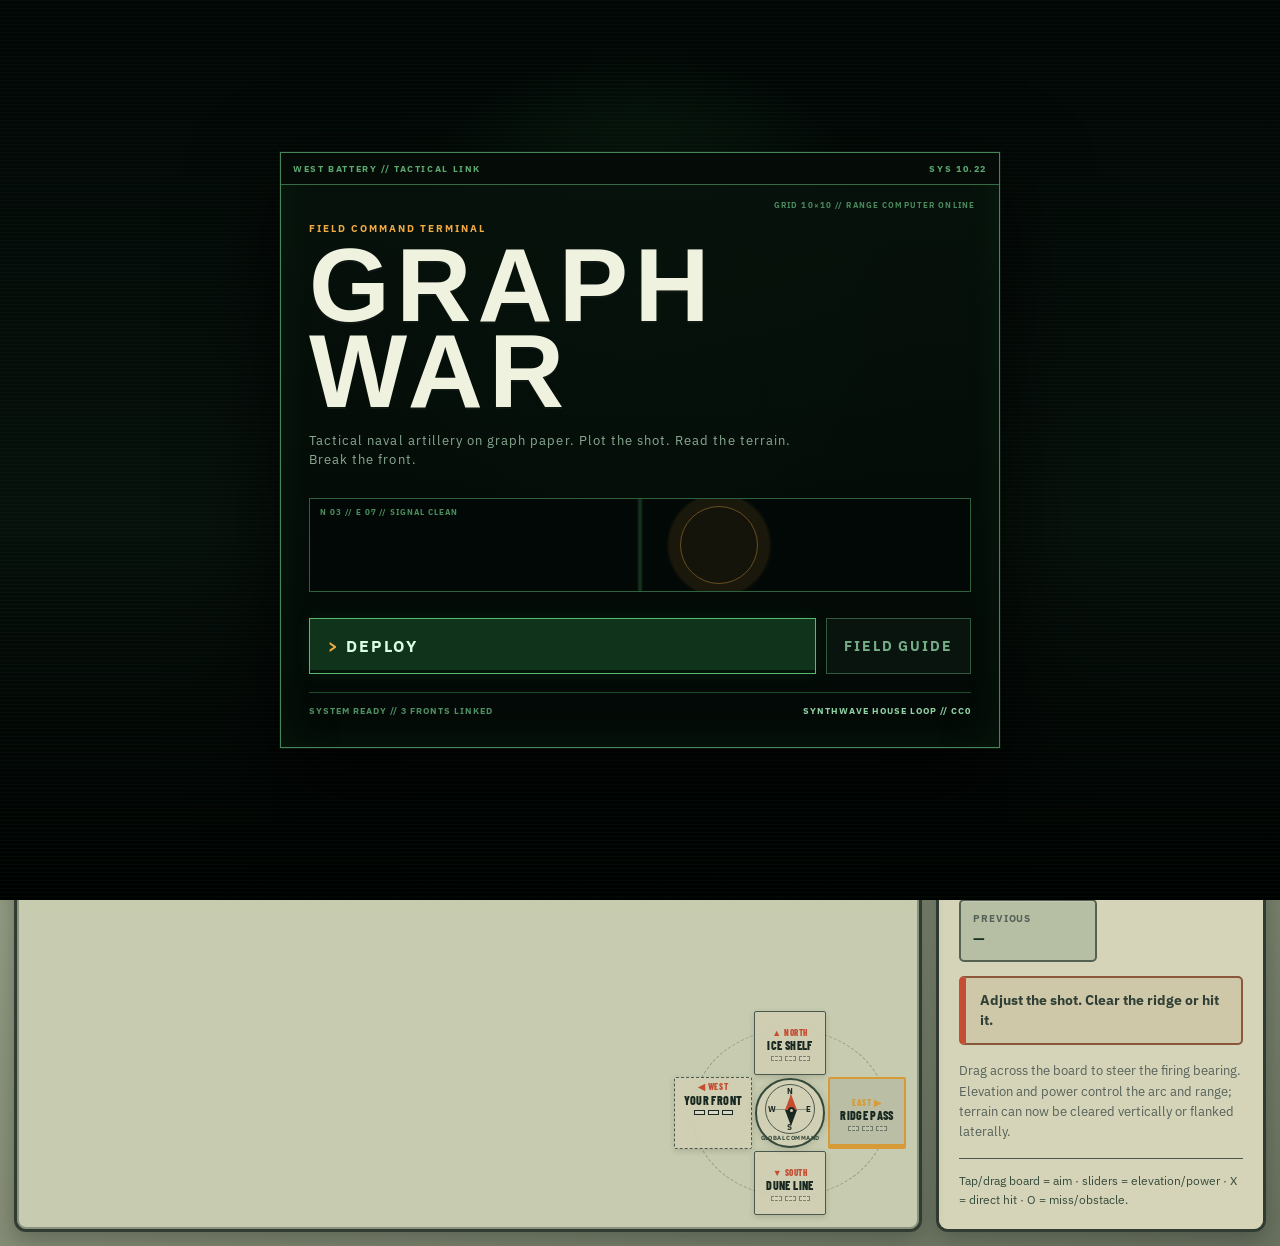
==== commit 403352ec: "Hotfix V0.10.23 stylesheet layering" ====
--- a/index.html
+++ b/index.html
@@ -17,6 +17,7 @@
 <style>@media(max-width:700px){#scene{touch-action:none}}</style>
 
 <style>body:not(.blueprint):not(.warroom){--page:#77806d;--panel:#d1cfb4;--paper:#c8ccb0;--ink:#18271f;--ink2:#354a3b;--red:#c44d32;--muted:#556159;--line:#4b584d;--button:#adb49a;--accent:#ee9d35;--chip:#b9bea5;background:linear-gradient(155deg,#6f7866,#939b82 50%,#69715f)}body:not(.blueprint):not(.warroom) .top{position:relative;border:2px solid #2a372e;border-radius:12px;background:linear-gradient(#34433a,#202d26);box-shadow:inset 0 0 0 2px #ffffff0f,0 8px 20px #141c1657}body:not(.blueprint):not(.warroom) .top:after{content:"TRI-SENSOR // BARO ALTI COMP";position:absolute;right:14px;top:6px;color:#91a695;font:800 8px var(--ui);letter-spacing:.14em}body:not(.blueprint):not(.warroom) h1{color:#eff2df;text-shadow:0 2px #111914}body:not(.blueprint):not(.warroom) .sub{color:#cfd7c8}body:not(.blueprint):not(.warroom) .version{background:#e39a35;color:#1c241e;border:2px solid #704b1e;border-radius:5px}body:not(.blueprint):not(.warroom) .theme{color:#e6ead9}body:not(.blueprint):not(.warroom) .theme select{background:#1e2c24;color:#e1eadc;border:2px solid #667667;border-radius:5px}body:not(.blueprint):not(.warroom) .stage,body:not(.blueprint):not(.warroom) .panel{border:3px solid #303b32;border-radius:12px;box-shadow:inset 0 0 0 2px #8b927e,0 8px 22px #141b164d}body:not(.blueprint):not(.warroom) .panelHead{position:relative;background:linear-gradient(#435246,#2d3b32);border-bottom:3px solid #202a23}body:not(.blueprint):not(.warroom) .panelHead:before{content:"NAV / RANGE / FIRE";position:absolute;right:12px;top:9px;color:#9ab09c;font:800 8px var(--ui);letter-spacing:.14em}body:not(.blueprint):not(.warroom) .panelHead h2{color:#eff3e0}body:not(.blueprint):not(.warroom) .panelBody{background:#d5d4b8}body:not(.blueprint):not(.warroom) .readout .metric{background:#b6bea3;border:2px solid #566251;border-radius:5px}body:not(.blueprint):not(.warroom) .readout strong{color:#173522}body:not(.blueprint):not(.warroom) .status{background:#cec8a8;border:2px solid #8b573c;border-left:7px solid #c44d32;border-radius:5px;color:#314036}body:not(.blueprint):not(.warroom) .mobileBattleControls{background:linear-gradient(#3d4d40fa,#28352dfa);border:2px solid #253128;border-radius:8px}body:not(.blueprint):not(.warroom) .mobileBattleControls label,body:not(.blueprint):not(.warroom) .mobileBattleControls strong{color:#eef2df}body:not(.blueprint):not(.warroom) .fire,body:not(.blueprint):not(.warroom) .mobileFire{background:linear-gradient(#385740,#21382a);color:#f2f6e9;border:2px solid #17261d;border-radius:6px}body:not(.blueprint):not(.warroom) input[type=range]{accent-color:#ee9d35}body:not(.blueprint):not(.warroom) .stateChip{background:#20382a;color:#c0e2c4;border:2px solid #344d39;border-radius:4px}body:not(.blueprint):not(.warroom) .audioControls,body:not(.blueprint):not(.warroom) .howTo{background:#c2c5aa;border:2px solid #576252;border-radius:6px}body.warroom{--page:#020705;--panel:#06110a;--paper:#051009;--ink:#d5ffdf;--ink2:#79dc95;--red:#ff5e52;--muted:#78a388;--line:#245234;--button:#102719;--chip:#0b2114;background:radial-gradient(circle at 50% -10%,#39c66426,transparent 31%),repeating-linear-gradient(#67ff9005 0 1px,transparent 1px 4px),#020604;color:#d5ffdf}body.warroom .top{position:relative;border:1px solid #2f6c43;border-radius:0;background:linear-gradient(#09170e,#050b07)}body.warroom .top:before{content:"TACTICAL LINK // CRT-9 // ENCRYPTED";position:absolute;right:14px;top:5px;color:#62b376;font:800 8px var(--ui);letter-spacing:.14em}body.warroom h1{color:#d8ffe1;text-shadow:0 0 16px #45ff7a38}body.warroom .sub{color:#86aa91}body.warroom .version{background:#2b0b08;color:#ff8c80;border:1px solid #a73a31;border-radius:0}body.warroom .theme{color:#8dc49d}body.warroom .theme select{background:#061009;color:#bdf4c9;border:1px solid #34774a;border-radius:0}body.warroom .stage,body.warroom .panel{border:1px solid #28643b;border-radius:0;background:#030a06}body.warroom .panelHead{position:relative;background:linear-gradient(#0b1e11,#07130b);border-bottom:1px solid #2d6d40}body.warroom .panelHead:before{content:">FIRE CONTROL // CHANNEL 04";position:absolute;right:12px;bottom:6px;color:#58ac6d;font:800 8px var(--ui);letter-spacing:.14em}body.warroom .panelHead h2{color:#d8ffe1}body.warroom .panelBody{background:#07110b!important;color:#c9f5d2!important}body.warroom .panelBody label,body.warroom .panelBody .volumeLabel,body.warroom .panelBody .howToBody,body.warroom .panelBody .howToBody p,body.warroom .panelBody .howToBody strong,body.warroom .panelBody .howTo summary{color:#bcebc7!important}body.warroom .readout .metric{background:#09180f!important;border:1px solid #306f43!important;border-radius:0}body.warroom .readout .metric span{color:#77b789!important}body.warroom .readout strong{color:#ceffd8!important}body.warroom .status{background:#140d0b!important;color:#ffc7c1!important;border:1px solid #81332c!important;border-left:5px solid #ff5e52!important;border-radius:0}body.warroom .audioControls,body.warroom .howTo{background:#07170d!important;border:1px solid #2c663b!important;border-radius:0;color:#c2edcc!important}body.warroom .audioToggle{background:#0a2112!important;color:#b0f7c0!important;border:1px solid #367f49!important;border-radius:0}body.warroom .mobileBattleControls{background:linear-gradient(#06140bfa,#030b06fa)!important;border:1px solid #357d49!important;border-radius:0}body.warroom .mobileBattleControls label,body.warroom .mobileBattleControls strong{color:#ccffd6!important}body.warroom input[type=range]{accent-color:#5df487}body.warroom .fire,body.warroom .mobileFire{background:linear-gradient(#11361d,#092312)!important;color:#ddffe5!important;border:1px solid #4fb96b!important;border-radius:0}body.warroom .stateChip{background:#082812!important;color:#77ffa0!important;border:1px solid #3aa955!important;border-radius:0}body.warroom .kicker{color:#ffb34e!important}body.warroom .stage .commandCompass .sectorPlaque{background:#041108f5!important;border:1px solid #2f7442!important;color:#bff9cb!important;border-radius:0}body.warroom .stage .commandCompass .sectorPlaque.active{background:#0a2b15!important;box-shadow:inset 0 -4px #f2a642!important}body.warroom .frontCard em{background:#092414!important;color:#7de49c!important}body.warroom .hud{color:#d5ffdf!important}body.warroom .hud span{color:#77b78a!important}</style>
+<link rel="stylesheet" href="assets/v01022.css?v=01022">
 <link rel="stylesheet" href="assets/v01023.css?v=01023">
 </head>
 <body>
--- a/assets/v01022.css
+++ b/assets/v01022.css
@@ -0,0 +1,38 @@
+/* Graph War V0.10.22 — Command Terminal launch screen + music UI */
+#bootScreen{position:fixed;inset:0;z-index:1000;display:grid;place-items:center;overflow:hidden;background:#020705;color:#c9ffd6;font-family:"IBM Plex Sans",system-ui,sans-serif;transition:opacity .5s ease,visibility .5s ease}
+#bootScreen.dismissed{opacity:0;visibility:hidden;pointer-events:none}
+#bootScreen:before{content:"";position:absolute;inset:-12%;background:linear-gradient(rgba(75,255,128,.055) 1px,transparent 1px),linear-gradient(90deg,rgba(75,255,128,.055) 1px,transparent 1px);background-size:42px 42px;transform:perspective(430px) rotateX(61deg) translateY(28%);transform-origin:center bottom;mask-image:linear-gradient(to bottom,transparent 5%,#000 44%,#000 100%);animation:gridDrift 12s linear infinite}
+#bootScreen:after{content:"";position:absolute;inset:0;background:repeating-linear-gradient(180deg,#70ff9208 0 1px,transparent 1px 4px),radial-gradient(circle at 50% 38%,#2dc95d16,transparent 34%),linear-gradient(180deg,transparent 60%,#0009);pointer-events:none}
+@keyframes gridDrift{to{background-position:0 42px,42px 0}}
+.bootShell{position:relative;z-index:1;width:min(92vw,680px);border:1px solid #3b8250;background:#061009eF;box-shadow:0 0 0 1px #7dff9d10,0 22px 70px #000c,inset 0 0 38px #3aff7010}
+.bootRail{display:flex;justify-content:space-between;padding:9px 12px;border-bottom:1px solid #275c38;color:#5da870;font-size:9px;font-weight:800;letter-spacing:.18em}
+.bootMain{padding:36px 28px 30px}
+.bootEyebrow{color:#f0aa43;font-size:10px;font-weight:800;letter-spacing:.2em;margin-bottom:7px}
+.bootTitle{margin:0;font-family:"Rajdhani","Arial Narrow",sans-serif;font-size:clamp(58px,13vw,96px);font-weight:800;line-height:.82;letter-spacing:.055em;color:#d8ffe1;text-shadow:0 0 22px #59ff8424}
+.bootTag{margin:17px 0 28px;color:#7ca98a;font-size:13px;letter-spacing:.08em;max-width:480px}
+.bootScope{height:74px;margin:0 0 26px;border:1px solid #1e4e2e;position:relative;overflow:hidden;background:#030a06}
+.bootScope:before{content:"";position:absolute;left:0;right:0;top:50%;height:1px;background:#55d77955}
+.bootScope:after{content:"";position:absolute;width:92px;height:92px;border:1px solid #e6a44666;border-radius:50%;left:62%;top:50%;transform:translate(-50%,-50%);box-shadow:0 0 0 12px #e6a44608;animation:scopePulse 2.4s ease-in-out infinite}
+@keyframes scopePulse{50%{transform:translate(-50%,-50%) scale(1.14);opacity:.58}}
+.bootActions{display:grid;grid-template-columns:1fr auto;gap:10px}
+.bootDeploy,.bootSecondary{min-height:50px;border-radius:0;font:800 14px var(--ui);letter-spacing:.13em;text-transform:uppercase;cursor:pointer}
+.bootDeploy{border:1px solid #58b970;background:#10331c;color:#d8ffe1;box-shadow:inset 0 -3px #041209,0 0 16px #3cff6b14;text-align:left;padding:0 18px}
+.bootDeploy:before{content:"> ";color:#f0aa43}
+.bootSecondary{border:1px solid #315a3d;background:#08140d;color:#75ae86;padding:0 15px}
+.bootStatus{display:flex;justify-content:space-between;gap:14px;margin-top:18px;padding-top:11px;border-top:1px solid #1f4b2d;color:#4e8e60;font-size:9px;font-weight:700;letter-spacing:.11em;text-transform:uppercase}
+.bootTrack{color:#91d3a4}
+.musicPanel{margin-top:10px;padding-top:10px;border-top:1px solid var(--line)}
+.musicRow{display:grid;grid-template-columns:auto 1fr auto;gap:9px;align-items:center}
+.musicToggle{border:1px solid var(--line);background:var(--button);color:var(--ink);min-height:32px;padding:5px 8px;font-size:10px;font-weight:800;letter-spacing:.08em;text-transform:uppercase}
+.musicMeta{min-width:0;font-size:10px;color:var(--muted);white-space:nowrap;overflow:hidden;text-overflow:ellipsis}.musicMeta strong{display:block;color:var(--ink);font-size:11px}
+#musicVolume{width:100%;margin-top:8px}
+body.warroom .panel>.panelHead{background:#07160d!important;border-color:#2f6b40!important}
+body.warroom .panel>.panelBody{background:#07110b!important;color:#bcebc7!important}
+body.warroom .panel>.panelBody .control,body.warroom .panel>.panelBody .audioControls,body.warroom .panel>.panelBody .howTo,body.warroom .panel>.panelBody .readout,body.warroom .panel>.panelBody .legend,body.warroom .panel>.panelBody .note{color:#bcebc7!important}
+body.warroom .panel>.panelBody .metric{background:#09180f!important;border-color:#306f43!important}
+body.warroom .panel>.panelBody .metric span{color:#78b88a!important}
+body.warroom .panel>.panelBody .metric strong{color:#ceffd8!important}
+body.warroom .panel>.panelBody .note,body.warroom .panel>.panelBody .legend,body.warroom .panel>.panelBody .audioCredit{color:#729780!important}
+body.warroom .panel>.panelBody .howTo summary{background:#0a1c10!important;color:#c5f8cf!important}
+body.warroom .musicToggle{background:#0a2112;color:#b0f7c0;border-color:#367f49}
+@media(max-width:600px){.bootMain{padding:30px 19px 22px}.bootActions{grid-template-columns:1fr}.bootStatus{align-items:flex-start;flex-direction:column}.bootScope{height:64px}}
